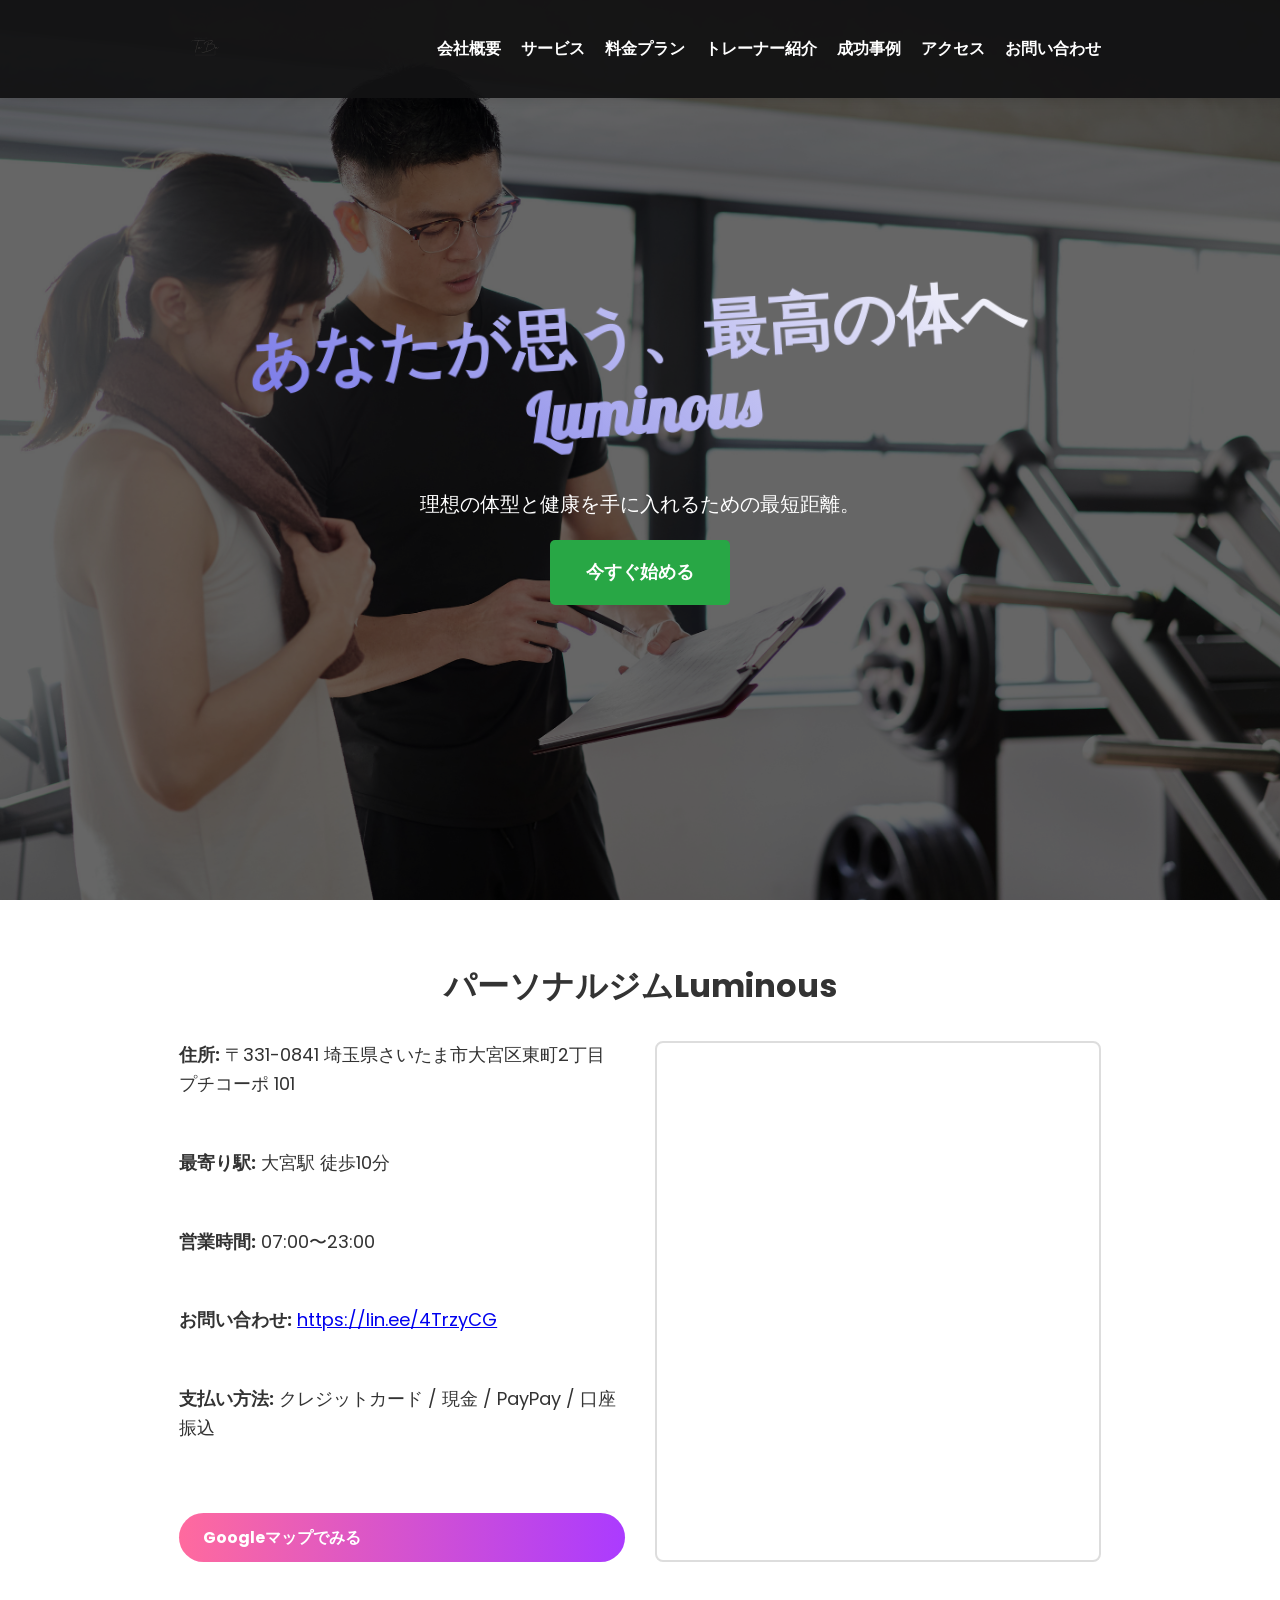
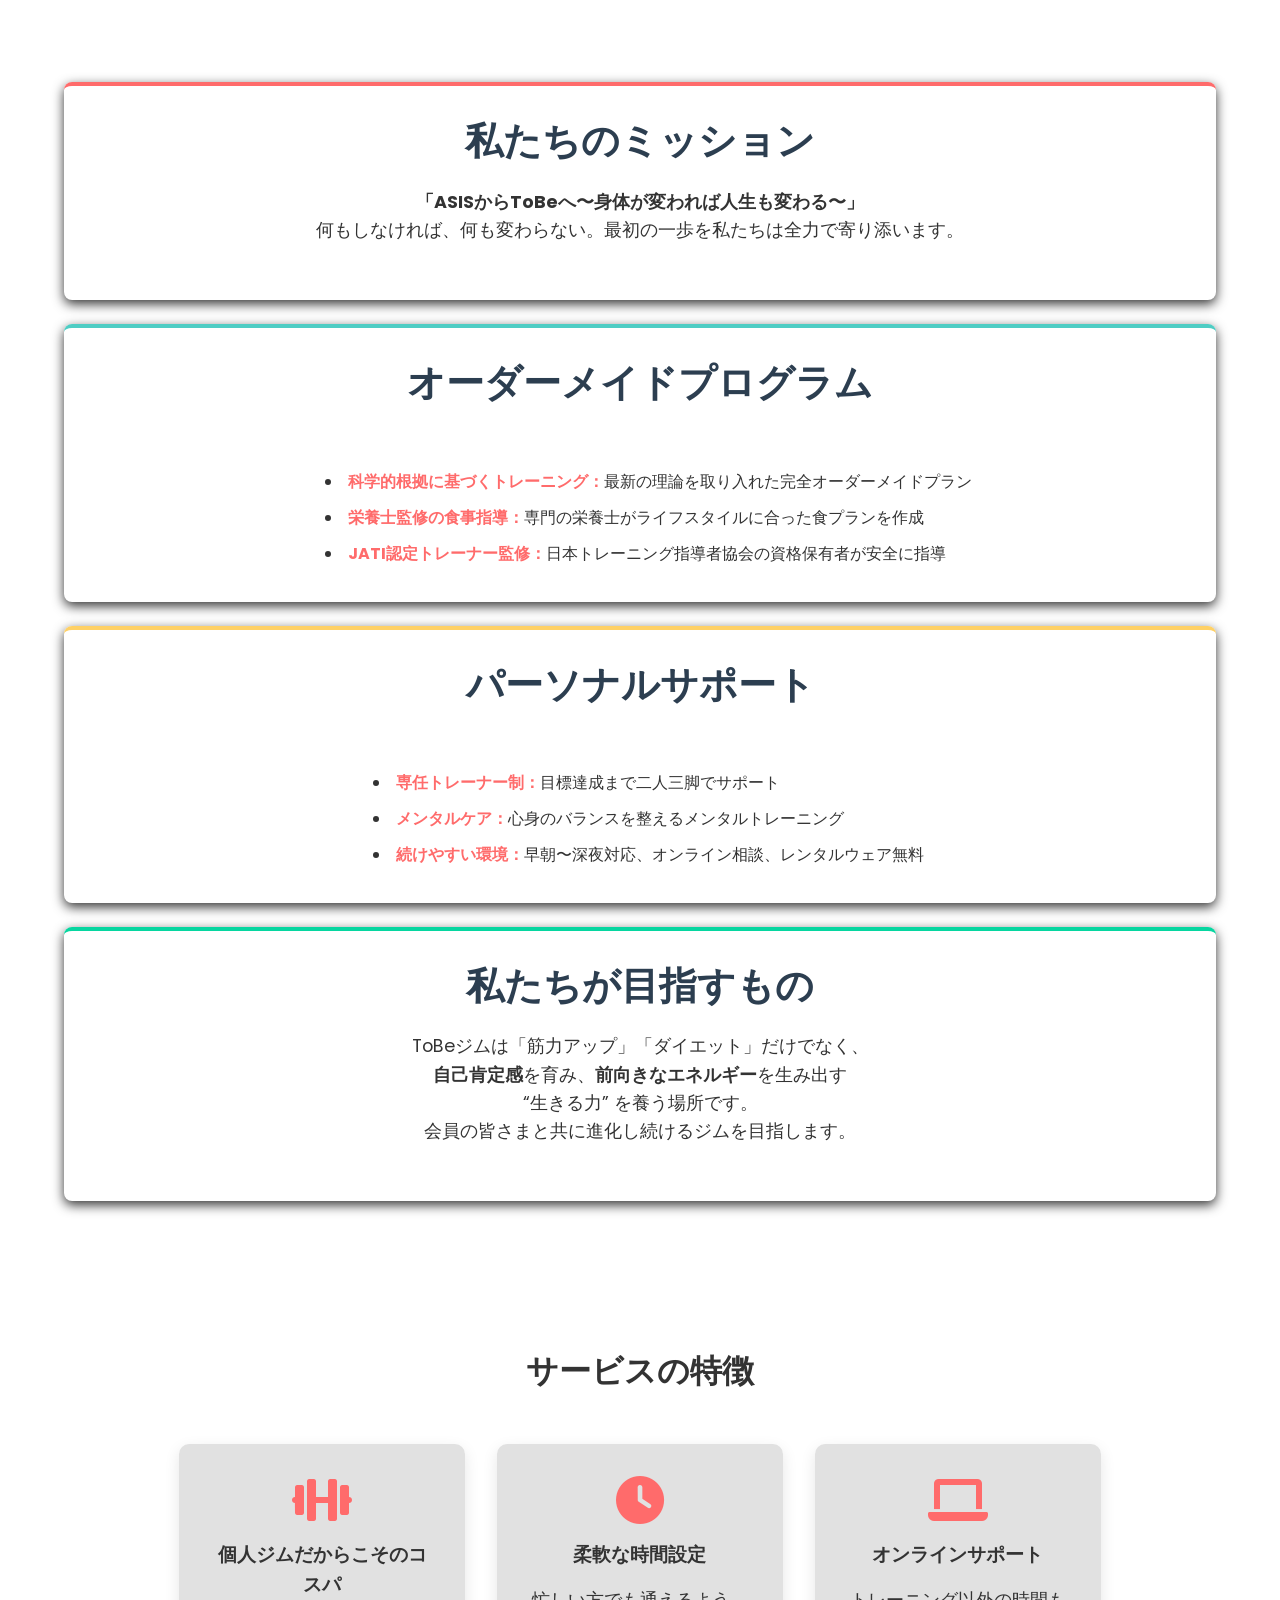
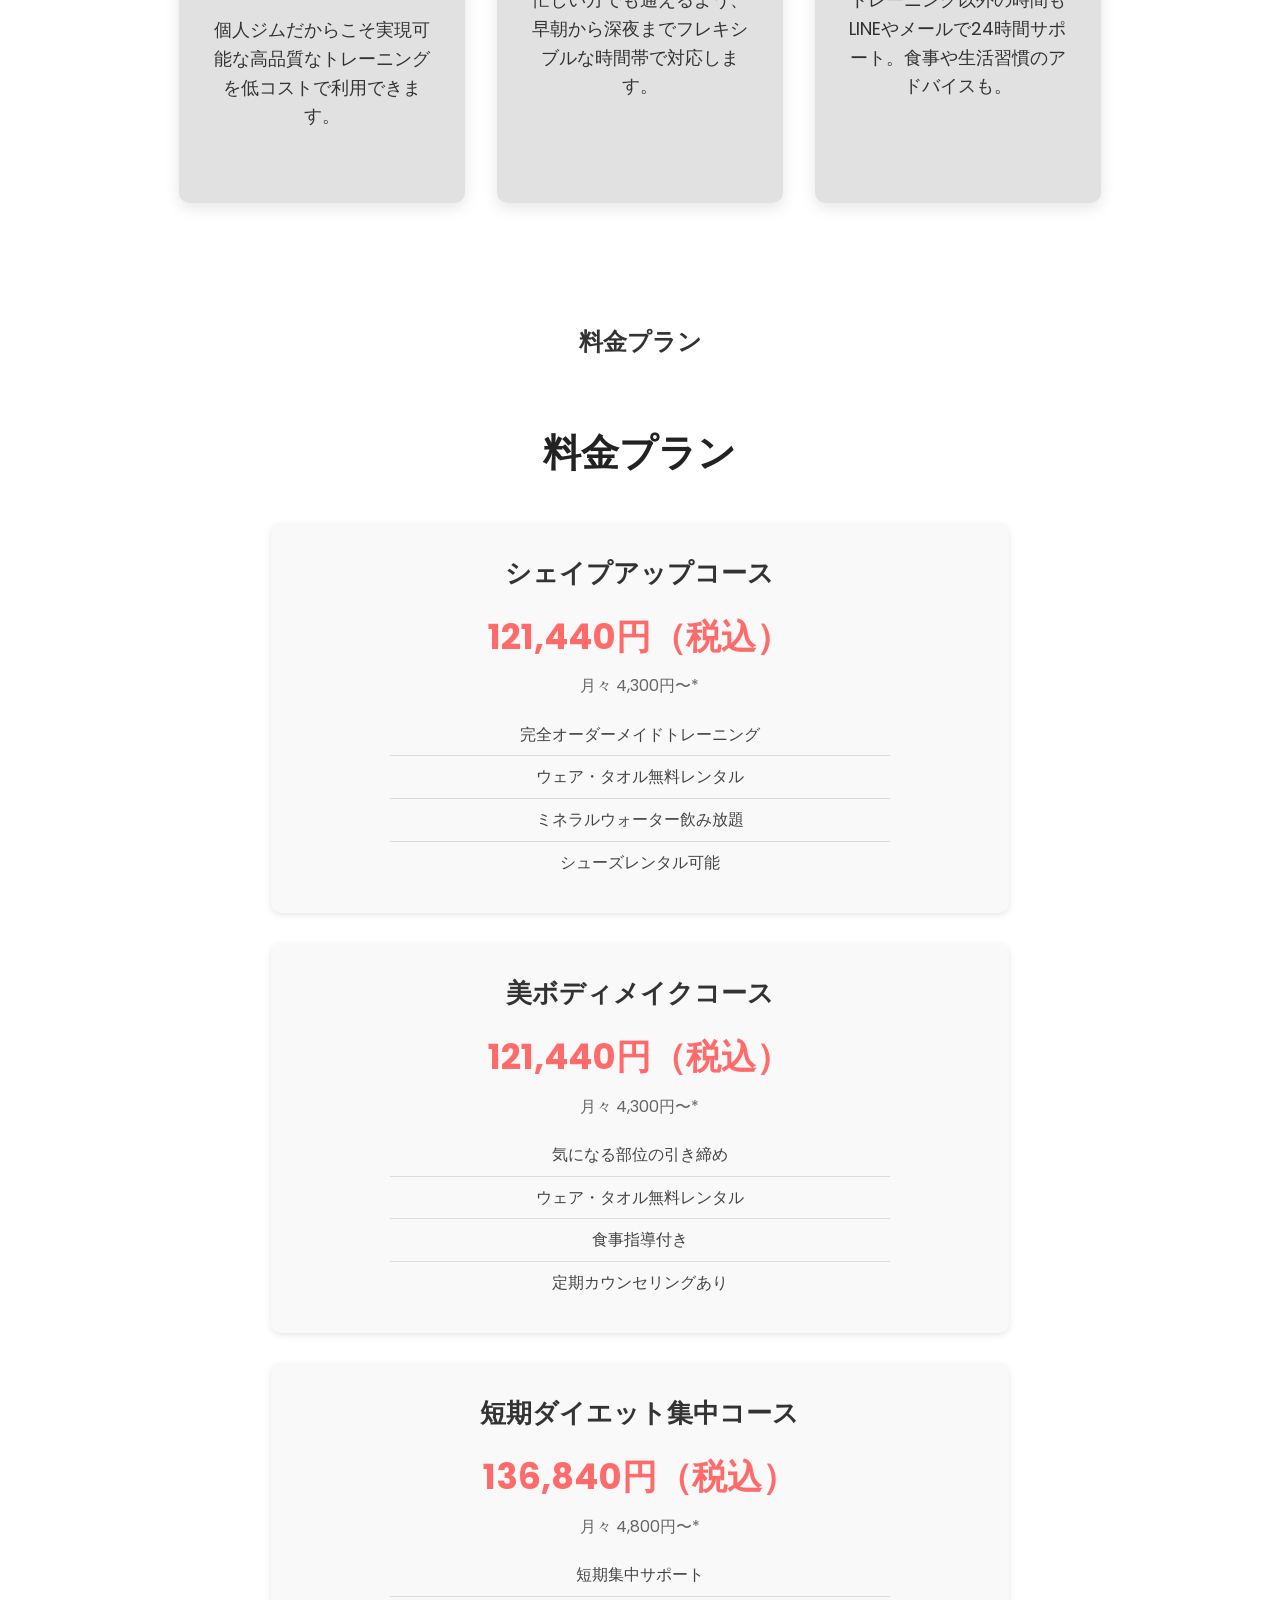
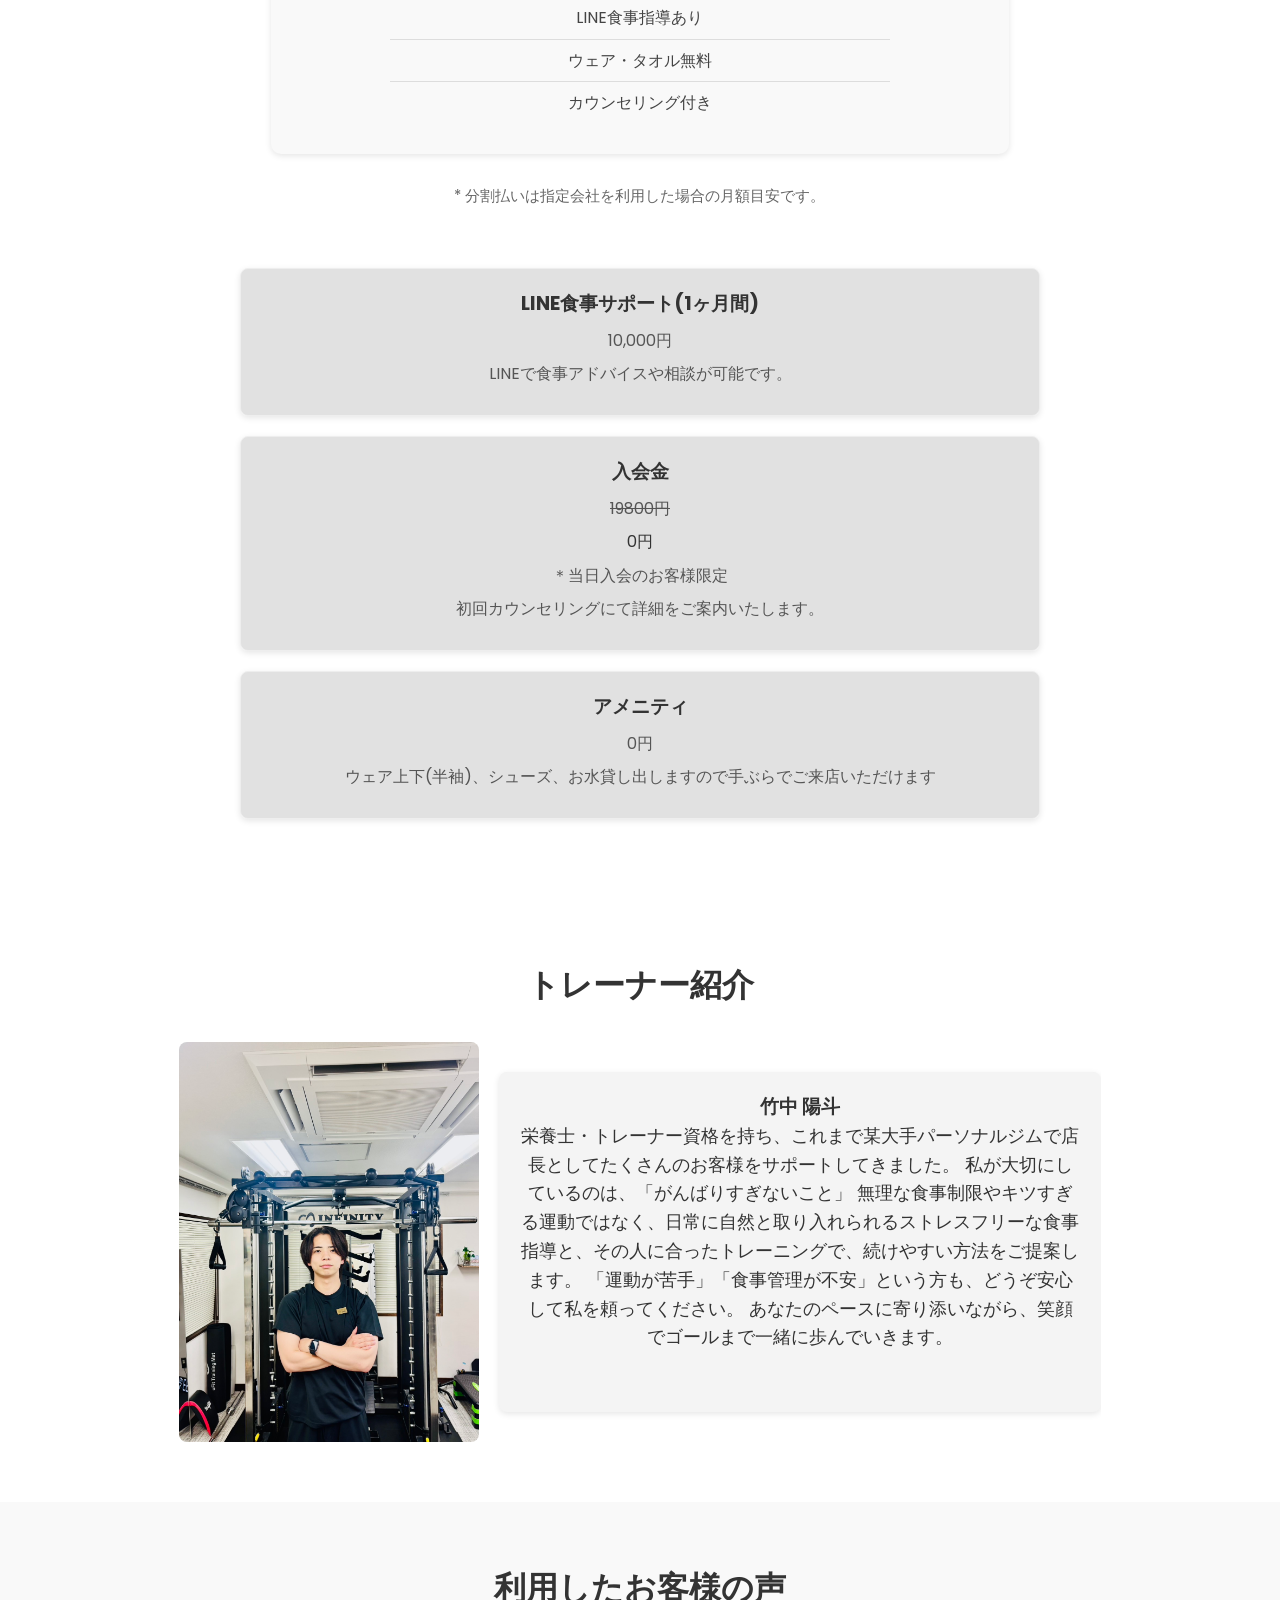
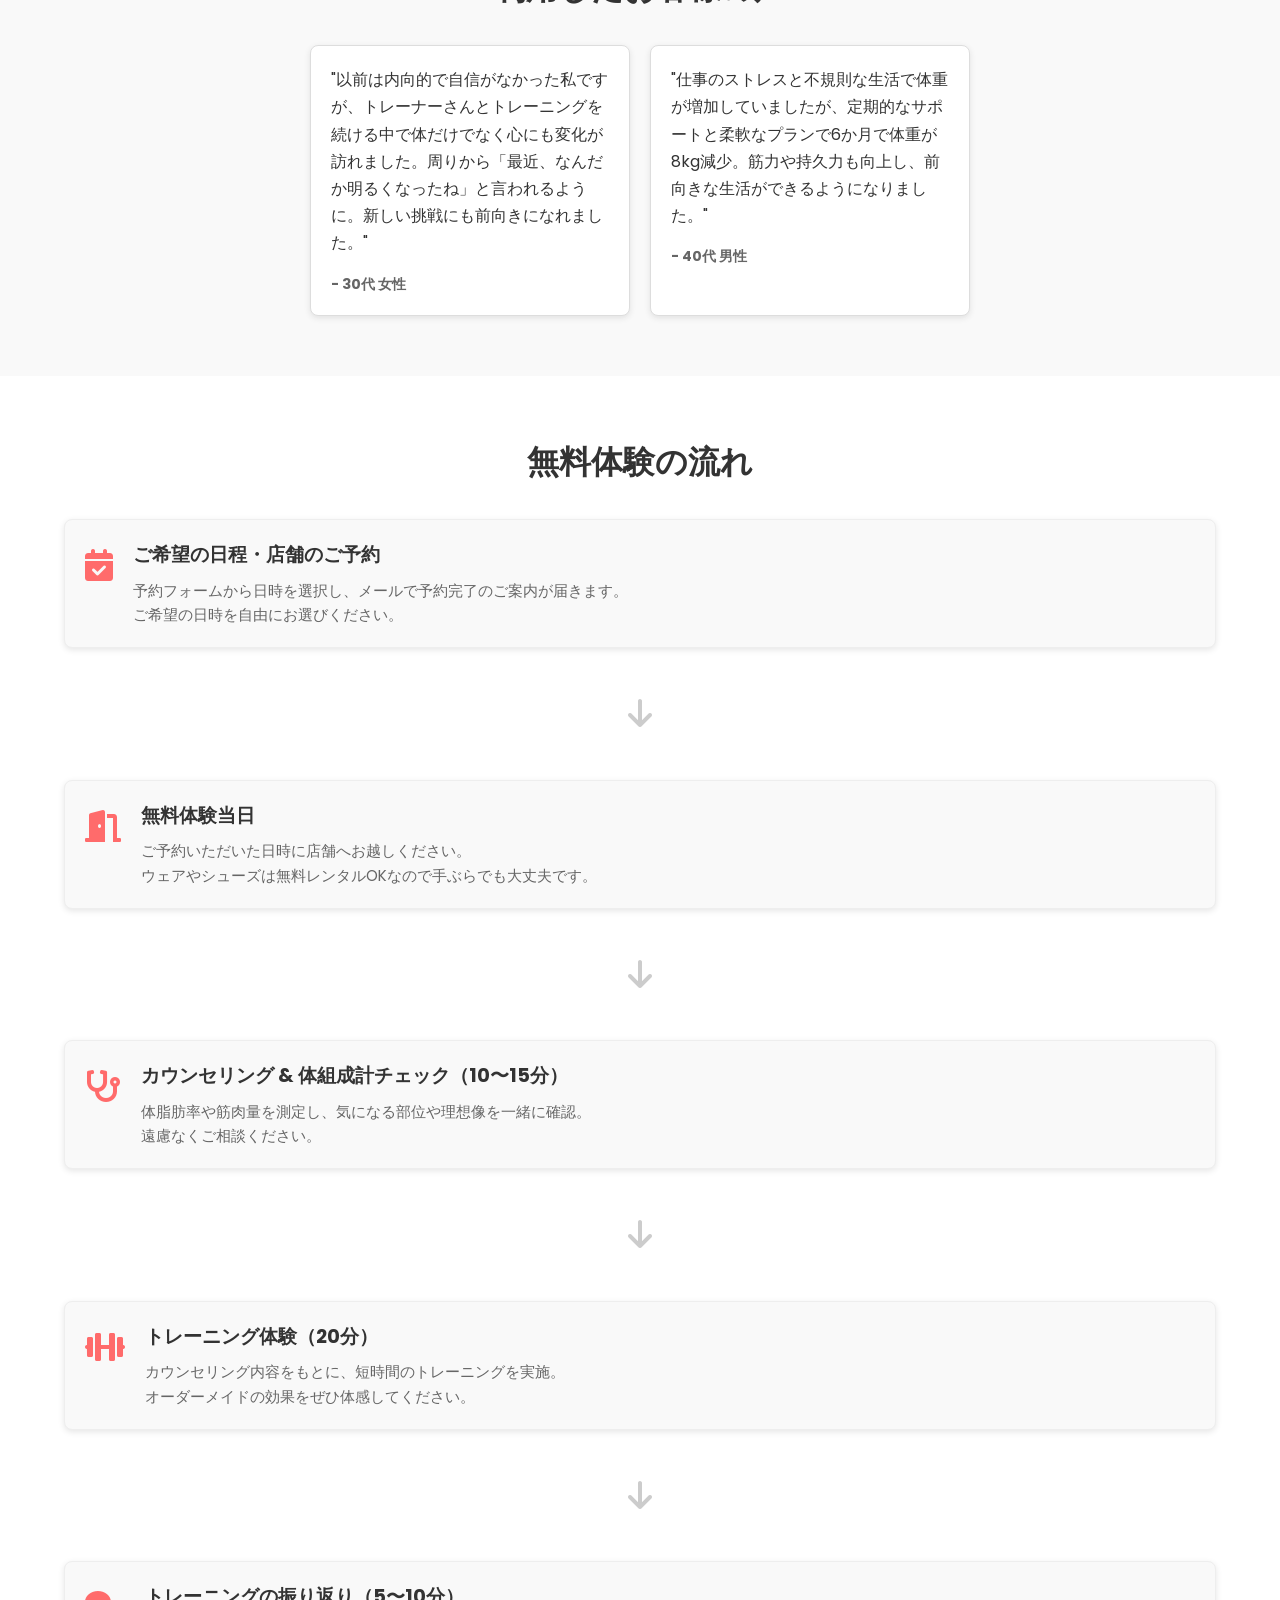
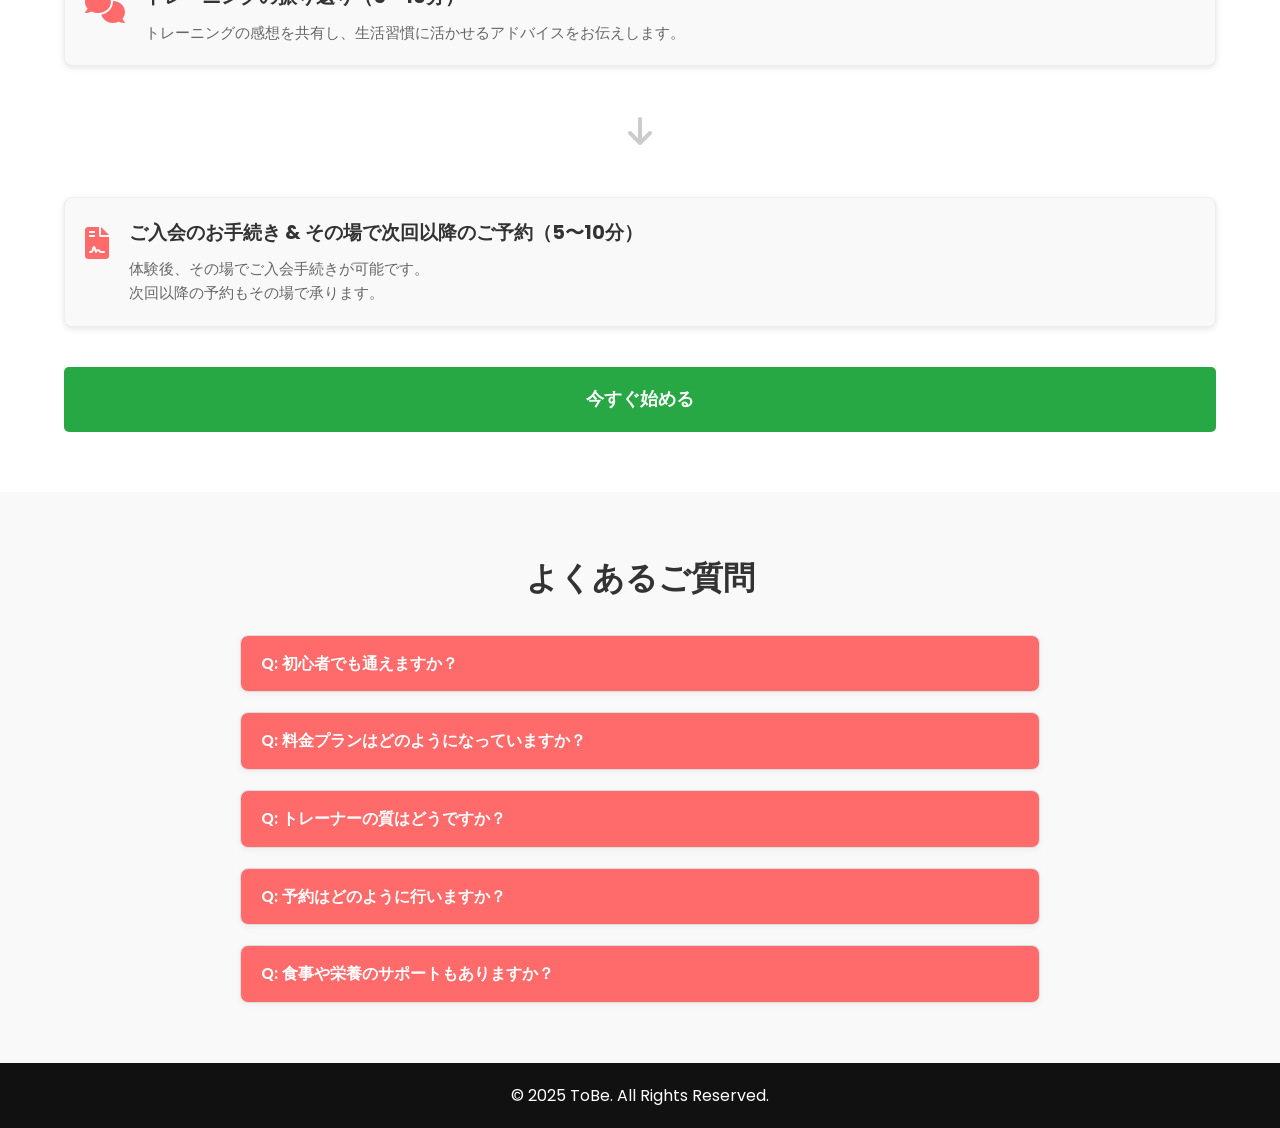
==== index.html @ 297ba56e "CSSとHTMLの更新" ====
<!DOCTYPE html>
<html lang="ja">
<head>
  <meta charset="UTF-8" />
  <meta name="viewport" content="width=device-width, initial-scale=1.0" />
  <meta name="description" content="埼玉・大宮のパーソナルジム。JATI認定トレーナー監修のオーダーメイドプログラムと栄養士監修の食事指導で、あなたの理想の体を最短距離で実現します。">
  <meta name="keywords" content="Luminous,ルミナス、パーソナルジム,大宮,パーソナルトレーニング,JATI,栄養士,ダイエット,筋力アップ,大宮パーソナルジム,パーソナルジムルミナス、パーソナルジムLuminous">
  <meta name="google-site-verification" content="mAruXYX72T_4sQsR0c7cQkvYTONWRllxUtvL-5qpZTM" />
  <link rel="canonical" href="https://yodo1219.github.io/ToBe/">
  <title>パーソナルジムLuminous.大宮の完全オーダーメイドトレーニング</title>
  <!-- Google Fonts & Font Awesome -->
<link rel="preconnect" href="https://fonts.googleapis.com">
<link rel="preconnect" href="https://fonts.gstatic.com" crossorigin>
<link href="https://fonts.googleapis.com/css2?family=Lobster&display=swap" rel="stylesheet">
  <link href="https://fonts.googleapis.com/css2?family=Poppins:wght@300;400;600;700&display=swap" rel="stylesheet">
  <link href="https://cdnjs.cloudflare.com/ajax/libs/font-awesome/6.0.0-beta3/css/all.min.css" rel="stylesheet">
  <link rel="stylesheet" href="css/styles.css" />
  <script src="Java/script.js" defer></script>
  <script type="application/ld+json">
    {
      "@context": "https://schema.org",
      "@type": "HealthAndBeautyBusiness",
      "name": "パーソナルジムLuminous",
      "image": "https://yodo1219.github.io/ToBe/img/tobe.svg",
      "@id": "https://yodo1219.github.io/ToBe/",
      "url": "https://yodo1219.github.io/ToBe/",
      "telephone": "080-9006-5446",
      "address": {
        "@type": "PostalAddress",
        "streetAddress": "埼玉県さいたま市大宮区東町2丁目 プチコーポ 101",
        "addressLocality": "さいたま市大宮区",
        "addressRegion": "埼玉県",
        "postalCode": "331-0841",
        "addressCountry": "JP"
      },
      "geo": {
        "@type": "GeoCoordinates",
        "latitude": 35.90993307909286,
        "longitude": 139.63185376795187
      },
      "openingHoursSpecification": {
        "@type": "OpeningHoursSpecification",
        "dayOfWeek": [
          "Monday","Tuesday","Wednesday","Thursday","Friday","Saturday","Sunday"
        ],
        "opens": "07:00",
        "closes": "23:00"
      }
    }
    </script>
</head>
<body>
  <!-- ヘッダー -->
  <header class="site-header">
    <div class="container">
      <div class="logo">
        <img src="./img/tobe.svg" alt="ToBe Logo" />
      </div>
      <nav>
        <ul class="nav-links">
          <li><a href="#about">会社概要</a></li>
          <li><a href="#services">サービス</a></li>
          <li><a href="#pricing">料金プラン</a></li>
          <li><a href="#trainers">トレーナー紹介</a></li>
          <li><a href="#testimonials">成功事例</a></li>
          <li><a href="#access">アクセス</a></li>
          <li><a href="https://forms.gle/cVFR1vsf8Z5L9fG29" target="_blank">お問い合わせ</a></li>
        </ul>
      </nav>
      <!-- ハンバーガーメニューのアイコン -->
    <div class="hamburger">
      <span class="bar"></span>
      <span class="bar"></span>
      <span class="bar"></span>
    </div>
    </div>
  </header>

  <!-- ヒーローセクション -->
<section class="hero">
  <div class="hero-overlay"></div>
  <div class="hero-content container">
    <h1 class="hero-heading">
      <span class="hero-heading-text">
      あなたが思う、最高の体へ<br />
      <span class="highlight">Luminous</span>
    </span>
    </h1>
    <p>理想の体型と健康を手に入れるための最短距離。</p>
    <a href="https://forms.gle/cVFR1vsf8Z5L9fG29" class="cta-button" target="_blank">今すぐ始める</a>
  </div>
</section>

<!-- アクセスセクション -->
<section id="access" class="content-section access">
  <div class="container">
    <h2 class="section-title">パーソナルジムLuminous</h2>
    <div class="access-grid">
      <div class="access-info">
        <p><strong>住所:</strong> 〒331-0841 埼玉県さいたま市大宮区東町2丁目 プチコーポ 101</p>
        <p><strong>最寄り駅:</strong> 大宮駅 徒歩10分</p>
        <p><strong>営業時間:</strong> 07:00〜23:00</p>
        <p><strong>お問い合わせ:</strong>
          <a href="https://lin.ee/4TrzyCG" target="_blank" rel="noopener noreferrer">https://lin.ee/4TrzyCG</a>
        </p>        
        <p><strong>支払い方法:</strong> クレジットカード / 現金 / PayPay / 口座振込</p>
        <a href="https://maps.app.goo.gl/wHsGw2URXanpfTcu6" class="map-button" target="_blank" rel="noopener noreferrer">Googleマップでみる</a>
      </div>
      <div class="map-container">
        <iframe src="https://www.google.com/maps/embed?pb=!1m18!1m12!1m3!1d2173.241552381332!2d139.63185376795187!3d35.90993307909286!2m3!1f0!2f0!3f0!3m2!1i1024!2i768!4f13.1!3m3!1m2!1s0x6018c13e8a814dd1%3A0x7a86ed90d41622a0!2z44CSMzMwLTA4NDEg5Z-8546J55yM44GV44GE44Gf44G-5biC5aSn5a6u5Yy65p2x55S677yS5LiB55uu77yS77yV77yT4oiS77yT!5e0!3m2!1sja!2sjp!4v1739182619708!5m2!1sja!2sjp" width="100%" height="100%" style="border: 0" allowfullscreen="" loading="lazy" referrerpolicy="no-referrer-when-downgrade"></iframe>
      </div>
    </div>
  </div>
</section>

  <!-- Aboutセクション -->
 <section id="about" class="content-section">
   <div class="container">
     <!-- ミッションブロック -->
     <div class="about-block mission-block">
       <h2 class="section-title">私たちのミッション</h2>
       <p><strong>「ASISからToBeへ〜身体が変われば人生も変わる〜」</strong><br>
        何もしなければ、何も変わらない。最初の一歩を私たちは全力で寄り添います。</p>
     </div>

     <!-- プログラムブロック -->
     <div class="about-block program-block">
       <h2 class="section-title">オーダーメイドプログラム</h2>
       <ul class="feature-list">
         <li><strong>科学的根拠に基づくトレーニング：</strong>最新の理論を取り入れた完全オーダーメイドプラン</li>
         <li><strong>栄養士監修の食事指導：</strong>専門の栄養士がライフスタイルに合った食プランを作成</li>
         <li><strong>JATI認定トレーナー監修：</strong>日本トレーニング指導者協会の資格保有者が安全に指導</li>
       </ul>
     </div>

     <!-- サポートブロック -->
     <div class="about-block support-block">
       <h2 class="section-title">パーソナルサポート</h2>
       <ul class="feature-list">
         <li><strong>専任トレーナー制：</strong>目標達成まで二人三脚でサポート</li>
         <li><strong>メンタルケア：</strong>心身のバランスを整えるメンタルトレーニング</li>
         <li><strong>続けやすい環境：</strong>早朝〜深夜対応、オンライン相談、レンタルウェア無料</li>
       </ul>
     </div>

     <!-- ビジョンブロック -->
     <div class="about-block vision-block">
       <h2 class="section-title">私たちが目指すもの</h2>
       <p>
         ToBeジムは「筋力アップ」「ダイエット」だけでなく、<br>
         <strong>自己肯定感</strong>を育み、<strong>前向きなエネルギー</strong>を生み出す<br>
         “生きる力” を養う場所です。<br>
         会員の皆さまと共に進化し続けるジムを目指します。
       </p>
     </div>
   </div>
 </section>

  <section id="features" class="content-section">
    <div class="container">
        <h2 class="section-title">サービスの特徴</h2>
        <div class="features">
            <div class="feature">
                <i class="fas fa-dumbbell"></i>
                <h3>個人ジムだからこそのコスパ</h3>
                <p>個人ジムだからこそ実現可能な高品質なトレーニングを低コストで利用できます。</p>
            </div>
            <div class="feature">
                <i class="fas fa-clock"></i>
                <h3>柔軟な時間設定</h3>
                <p>忙しい方でも通えるよう、早朝から深夜までフレキシブルな時間帯で対応します。</p>
            </div>
            <div class="feature">
                <i class="fas fa-laptop"></i>
                <h3>オンラインサポート</h3>
                <p>トレーニング以外の時間もLINEやメールで24時間サポート。食事や生活習慣のアドバイスも。</p>
            </div>
        </div>
    </div>
</section>

<section id="pricing" class="pricing-section">
  <div class="pricing-container">
    <h2 class="pricing-title">料金プラン</h2>
    <!-- 必要に応じてサブタイトルなどを追加 -->
    <!-- <p class="pricing-subtitle">お好きなプランをお選びいただけます</p> -->
    
    <section id="pricing" class="pricing-section">
      <div class="container">
        <h2 class="section-title">料金プラン</h2>
    
        <div class="pricing-cards">
    
          <!-- プラン1 -->
          <div class="pricing-card">
            <h3 class="plan-title">シェイプアップコース</h3>
            <p class="plan-price">121,440円（税込）</p>
            <p class="plan-sub">月々 4,300円〜*</p>
            <ul class="plan-features">
              <li>完全オーダーメイドトレーニング</li>
              <li>ウェア・タオル無料レンタル</li>
              <li>ミネラルウォーター飲み放題</li>
              <li>シューズレンタル可能</li>
            </ul>
          </div>
    
          <!-- プラン2 -->
          <div class="pricing-card">
            <h3 class="plan-title">美ボディメイクコース</h3>
            <p class="plan-price">121,440円（税込）</p>
            <p class="plan-sub">月々 4,300円〜*</p>
            <ul class="plan-features">
              <li>気になる部位の引き締め</li>
              <li>ウェア・タオル無料レンタル</li>
              <li>食事指導付き</li>
              <li>定期カウンセリングあり</li>
            </ul>
          </div>
    
          <!-- プラン3 -->
          <div class="pricing-card">
            <h3 class="plan-title">短期ダイエット集中コース</h3>
            <p class="plan-price">136,840円（税込）</p>
            <p class="plan-sub">月々 4,800円〜*</p>
            <ul class="plan-features">
              <li>短期集中サポート</li>
              <li>LINE食事指導あり</li>
              <li>ウェア・タオル無料</li>
              <li>カウンセリング付き</li>
            </ul>
          </div>
    
        </div>
    
        <p class="pricing-note">* 分割払いは指定会社を利用した場合の月額目安です。</p>
      </div>
    </section>
    
    
    <!-- 中段：LINE食事サポート -->
    <div class="middle-row wide-box">
      <h4>LINE食事サポート(1ヶ月間)</h4>
      <p>10,000円</p>
      <p>LINEで食事アドバイスや相談が可能です。</p>
    </div>

    <!-- 下段：入会金 -->
    <div class="bottom-row wide-box">
      <h4>入会金</h4>
      <p><p><del>19800円</del></p>0円</p>
      <p>＊当日入会のお客様限定</p>
      <p>初回カウンセリングにて詳細をご案内いたします。</p>
    </div>

    <div class="bottom-row wide-box">
      <h4>アメニティ</h4>
      <p>0円</p>
      <p>ウェア上下(半袖)、シューズ、お水貸し出しますので手ぶらでご来店いただけます</p>
    </div>

  </div>
</section>

  <!-- トレーナー紹介セクション -->
<section id="trainers" class="content-section">
  <div class="container">
    <h2 class="section-title">トレーナー紹介</h2>
    <div class="trainer-slider">
      <div class="trainer-card active" data-index="0">
        <div class="trainer-image">
          <img src="img/竹.JPG" alt="トレーナー1">
        </div>
        <div class="trainer-info">
          <h3>竹中 陽斗</h3>
          <p>栄養士・トレーナー資格を持ち、これまで某大手パーソナルジムで店長としてたくさんのお客様をサポートしてきました。
            私が大切にしているのは、「がんばりすぎないこと」
            無理な食事制限やキツすぎる運動ではなく、日常に自然と取り入れられるストレスフリーな食事指導と、その人に合ったトレーニングで、続けやすい方法をご提案します。
            「運動が苦手」「食事管理が不安」という方も、どうぞ安心して私を頼ってください。
            あなたのペースに寄り添いながら、笑顔でゴールまで一緒に歩んでいきます。</p>
        </div>
      </div>
      <!-- 必要に応じて追加 -->
    </div>
  </div>
</section>

  <!-- 成功事例（お客様の声）セクション -->
  <section id="testimonials" class="content-section">
    <div class="container">
      <h2 class="section-title">利用したお客様の声</h2>
      <div class="testimonials-grid">
        <div class="testimonial-card">
          
          <div class="testimonial-text">
            <p>"以前は内向的で自信がなかった私ですが、トレーナーさんとトレーニングを続ける中で体だけでなく心にも変化が訪れました。周りから「最近、なんだか明るくなったね」と言われるように。新しい挑戦にも前向きになれました。"</p>
            <h4>- 30代 女性</h4>
          </div>
        </div>
        <div class="testimonial-card">
         
          <div class="testimonial-text">
            <p>"仕事のストレスと不規則な生活で体重が増加していましたが、定期的なサポートと柔軟なプランで6か月で体重が8kg減少。筋力や持久力も向上し、前向きな生活ができるようになりました。"</p>
            <h4>- 40代 男性</h4>
          </div>
        </div>
      </div>
    </div>
  </section>

  <section id="trial-flow" class="flow-section">
    <div class="container">
      <h2 class="section-title">無料体験の流れ</h2>
      <div class="flow-steps">
        <!-- STEP 1 -->
        <div class="flow-step">
          <!-- 左側：アイコン + テキスト -->
          <div class="step-left">
            <div class="step-icon">
              <i class="fas fa-calendar-check"></i>
            </div>
            <div class="step-content">
              <h3>ご希望の日程・店舗のご予約</h3>
              <p>
                予約フォームから日時を選択し、メールで予約完了のご案内が届きます。<br>
                ご希望の日時を自由にお選びください。
              </p>
            </div>
          </div>
        </div>
  
        <!-- 矢印 -->
        <div class="flow-arrow">
          <i class="fas fa-arrow-down"></i>
        </div>
  
        <!-- STEP 2 -->
        <div class="flow-step">
          <div class="step-left">
            <div class="step-icon">
              <i class="fas fa-door-open"></i>
            </div>
            <div class="step-content">
              <h3>無料体験当日</h3>
              <p>
                ご予約いただいた日時に店舗へお越しください。<br>
                ウェアやシューズは無料レンタルOKなので手ぶらでも大丈夫です。
              </p>
            </div>
          </div>
        </div>
  
        <!-- 矢印 -->
        <div class="flow-arrow">
          <i class="fas fa-arrow-down"></i>
        </div>
  
        <!-- STEP 3 -->
        <div class="flow-step">
          <div class="step-left">
            <div class="step-icon">
              <i class="fas fa-stethoscope"></i>
            </div>
            <div class="step-content">
              <h3>カウンセリング &amp; 体組成計チェック（10〜15分）</h3>
              <p>
                体脂肪率や筋肉量を測定し、気になる部位や理想像を一緒に確認。<br>
                遠慮なくご相談ください。
              </p>
            </div>
          </div>
        </div>
  
        <!-- 矢印 -->
        <div class="flow-arrow">
          <i class="fas fa-arrow-down"></i>
        </div>
  
        <!-- STEP 4 -->
        <div class="flow-step">
          <div class="step-left">
            <div class="step-icon">
              <i class="fas fa-dumbbell"></i>
            </div>
            <div class="step-content">
              <h3>トレーニング体験（20分）</h3>
              <p>
                カウンセリング内容をもとに、短時間のトレーニングを実施。<br>
                オーダーメイドの効果をぜひ体感してください。
              </p>
            </div>
          </div>
        </div>
  
        <!-- 矢印 -->
        <div class="flow-arrow">
          <i class="fas fa-arrow-down"></i>
        </div>
  
        <!-- STEP 5 -->
        <div class="flow-step">
          <div class="step-left">
            <div class="step-icon">
              <i class="fas fa-comments"></i>
            </div>
            <div class="step-content">
              <h3>トレーニングの振り返り（5〜10分）</h3>
              <p>
                トレーニングの感想を共有し、生活習慣に活かせるアドバイスをお伝えします。<br>
               
              </p>
            </div>
          </div>
        </div>
  
        <!-- 矢印 -->
        <div class="flow-arrow">
          <i class="fas fa-arrow-down"></i>
        </div>
  
        <!-- STEP 6 -->
        <div class="flow-step">
          <div class="step-left">
            <div class="step-icon">
              <i class="fas fa-file-contract"></i>
            </div>
            <div class="step-content">
              <h3>ご入会のお手続き &amp; その場で次回以降のご予約（5〜10分）</h3>
              <p>
                体験後、その場でご入会手続きが可能です。<br>
                次回以降の予約もその場で承ります。
              </p>
            </div>
          </div>
        </div>
        <a href="https://forms.gle/cVFR1vsf8Z5L9fG29" class="cta-button" target="_blank">今すぐ始める</a>
      </div>
    </div>
  </section>

  <section id="faq" class="content-section">
    <div class="container">
      <h2 class="section-title">よくあるご質問</h2>
      <div class="faq-list">
        <!-- FAQ 1 -->
        <div class="faq-item">
          <div class="faq-question">Q: 初心者でも通えますか？</div>
          <div class="faq-answer">
            <p>A: もちろんです。ToBeジムでは、初心者の方にも安心して始められるよう、丁寧なカウンセリングと個別に合わせたプログラムをご提供しております。トレーナーが一人ひとりのレベルに合わせた指導を行うため、初めての方でも無理なく続けられます。</p>
          </div>
        </div>
        
        <!-- FAQ 2 -->
        <div class="faq-item">
          <div class="faq-question">Q: 料金プランはどのようになっていますか？</div>
          <div class="faq-answer">
            <p>A: 当ジムでは、月4プラン、月8プラン、都度利用チケットの3種類をご用意しております。プランにより、回数単価が異なりますので、ご自身のライフスタイルや目標に合わせてお選びいただけます。詳細は料金セクションをご覧ください。</p>
          </div>
        </div>
        
        <!-- FAQ 3 -->
        <div class="faq-item">
          <div class="faq-question">Q: トレーナーの質はどうですか？</div>
          <div class="faq-answer">
            <p>A: 当ジムのトレーナーは、豊富な経験と各種資格を持つプロフェッショナルです。個々のお客様に合わせたオーダーメイドのトレーニングプランを作成し、常に最新のトレーニング理論を取り入れた指導を行っています。安心してお任せください。</p>
          </div>
        </div>
        
        <!-- FAQ 4 -->
        <div class="faq-item">
          <div class="faq-question">Q: 予約はどのように行いますか？</div>
          <div class="faq-answer">
            <p>A: 予約はWEBフォームまたは専用アプリから簡単に行えます。ご希望の日時と店舗を選択いただくと、予約完了のご連絡が届きます。スマホからも快適に操作できるよう、システムを最適化しています。</p>
          </div>
        </div>
        
        <!-- FAQ 5 -->
        <div class="faq-item">
          <div class="faq-question">Q: 食事や栄養のサポートもありますか？</div>
          <div class="faq-answer">
            <p>A: はい。当ジムでは、LINEを利用した食事サポートや栄養カウンセリングも行っています。お客様の健康状態や目標に合わせたアドバイスを提供し、トレーニングの効果を最大限に引き出すお手伝いをします。</p>
          </div>
        </div>
      </div>
    </div>
  </section>

  <!-- フッター -->
  <footer class="site-footer">
    <p>&copy; 2025 ToBe. All Rights Reserved.</p>
  </footer>
  <!-- トップに戻るボタン -->
<a href="#" id="back-to-top" class="back-to-top">
  <i class="fas fa-chevron-up"></i>
</a>
</body>
</html>
---- css/styles.css ----
/* ── 全体設定 ── */
:root {
  --primary-color: #FF6B6B;
  --secondary-color: #4ECDC4;
  --dark-color: #2C3E50;
  --light-color: #ECF0F1;
  --text-color: #333;
}

* {
  margin: 0;
  padding: 0;
  box-sizing: border-box;
}

body {
  font-family: 'Poppins', sans-serif;
  line-height: 1.6;
  color: var(--text-color);
  overflow-x: hidden;
  position: relative;
}

/* ページ全体の固定背景画像 */
body::before {
  content: "";
  position: fixed;
  top: 0;
  left: 0;
  width: 100%;
  height: 100%;
  background: url("../img/背景.JPG") no-repeat center center;
  background-size: cover;
  z-index: -1;
}

.container {
  width: 90%;
  max-width: 1200px;
  margin: 0 auto;
}

/* ── ヘッダー ── */
.site-header {
  background-color: rgba(18, 18, 19, 0.95);
  position: fixed;
  width: 100%;
  z-index: 1000;
  box-shadow: 0 2px 10px rgba(0,0,0,0.1);
  padding: 20px 10%;
}

.site-header .logo img {
  height: 50px;
  width: auto;
}

.nav-links {
  list-style: none;
  display: flex;
  gap: 20px;
}

.nav-links a {
  text-decoration: none;
  color: white;
  font-size: 16px;
  font-weight: 600;
  transition: color 0.3s;
}

.nav-links a:hover {
  color: var(--primary-color);
}

/* PC時のナビ */
.nav-links {
  list-style: none;
  display: flex;
  gap: 20px;
  margin: 0;
  padding: 0;
}

/* ヘッダーのコンテナ設定 */
.site-header .container {
  display: flex;
  justify-content: space-between;
  align-items: center;
}

/* ハンバーガーメニュー（初期は非表示） */
.hamburger {
  display: none;
  cursor: pointer;
  flex-direction: column;
  gap: 5px;
}

/* ハンバーガーのバー */
.hamburger .bar {
  width: 25px;
  height: 3px;
  background-color: white;
  border-radius: 3px;
}

/* 768px以下（スマホ）用 */
@media (max-width: 768px) {
  .nav-links {
    display: none;
    flex-direction: column;
    width: 100%;
    background-color: rgba(18, 18, 19, 0.95);
    position: absolute;
    top: 70px; /* ヘッダーの高さに合わせる */
    right: 0;  /* 右側から出す */
    padding: 1rem 0;
  }
  .nav-links.active {
    display: flex;
  }
  /* ハンバーガーメニューを右側に表示 */
  .hamburger {
    display: flex;
  }
}



/* ── ヒーローセクション ── */
.hero {
  height: 100vh;
  position: relative;
  display: flex;
  align-items: center;
  justify-content: center;
  text-align: center;
  color: white;
  background: url("../img/main%20contents.png") no-repeat center center;
  background-size: cover;
  
}

.hero-overlay {
  position: absolute;
  top: 0;
  left: 0;
  width: 100%;
  height: 100%;
  background: rgba(0,0,0,0.6);
  z-index: 0;
}

.hero-content {
  position: relative;
  z-index: 1;
  animation: fadeInUp 1s ease-in-out;
}

.hero h1 {
  font-size: 48px;
  line-height: 1.4;
  margin-bottom: 20px;
}

.hero .highlight {
  color: var(--primary-color);
  font-weight: bold;
}

.hero p {
  font-size: 20px;
  margin-bottom: 20px;
}

/* 親要素（アニメーション対象） */
.hero-heading {
  display: inline-block;
  opacity: 0;
  transform: translateY(50px) scale(0.8) rotate(-2deg);
  animation: heroZoomIn 2s ease forwards;
  animation-delay: 0.5s;
}

/* 子要素（常にグラデーションテキストのスタイルを維持） */
.hero-heading-text {
  font-family: 'Lobster', cursive;
  font-size: 4rem;
  line-height: 1.2;
  margin-bottom: 20px;
  background: linear-gradient(45deg, #6d6de6, #fffffff6);
  -webkit-background-clip: text;
  -webkit-text-fill-color: transparent;
  display: inline-block;
  transform: rotate(-2deg); /* 親の回転と合わせる */
}

/* キーフレームは親要素に適用 */
@keyframes heroZoomIn {
  0% {
    opacity: 0;
    transform: translateY(50px) scale(0.8) rotate(-2deg);
  }
  60% {
    opacity: 1;
    transform: translateY(-10px) scale(1.1) rotate(-2deg);
  }
  80% {
    transform: translateY(5px) scale(0.95) rotate(-2deg);
  }
  100% {
    opacity: 1;
    transform: translateY(0) scale(1) rotate(-2deg);
  }
}


.cta-button {
  padding: 12px 24px;
  background-color: var(--primary-color);
  color: white;
  text-decoration: none;
  font-size: 18px;
  font-weight: bold;
  border-radius: 5px;
  transition: background-color 0.3s, transform 0.3s;
}

.cta-button:hover {
  background-color: var(--secondary-color);
  transform: translateY(-3px);
  box-shadow: 0 10px 20px rgba(0,0,0,0.2);
}

/* ── コンテンツセクション共通 ── */
.content-section {
  padding: 60px 10%;
  text-align: center;
  background-color: rgba(249, 249, 249, 0.9);
}

.content-section:nth-of-type(even) {
  background-color: #fff; /* 普通の白 */
}

/* 偶数セクションは白背景に（必要ならコメントアウト） */
/* .content-section:nth-of-type(even) {
  background-color: #fff;
} */

.section-title {
  font-size: 36px;
  margin-bottom: 20px;
  animation: slideIn 1s ease;
}

.content-section p {
  font-size: 18px;
  margin-bottom: 40px;
}

/* ── Aboutセクション ── */
#about {
  text-align: center;
}

.cta-button {
  /* ボタンの基本デザイン */
  display: inline-block;
  padding: 1em 2em;
  background-color: #28a745;
  color: #fff;
  text-decoration: none;
  border-radius: 5px;
  font-weight: bold;
  position: relative;
  cursor: pointer;
  animation: bounce 2s infinite;
}

@keyframes bounce {
  0%, 20%, 50%, 80%, 100% {
    transform: translateY(0);
  }
  40% {
    transform: translateY(-10px);
  }
  60% {
    transform: translateY(-5px);
  }
}

/* 基本設定（PC・タブレット共通） */
#about img {
  display: block;
  max-width: 100%;
  height: auto;
  margin: 20px auto 0;
}

/* スマホ用の微調整 */
@media (max-width: 768px) {
  #about img {
    margin: 10px auto; /* 余白を少し狭める */
    /* 必要なら width: 100%; を指定してもOK */
  }
}

/* Aboutセクション全体 */
#about {
  padding: 60px 0;
  background-color: #ffffff;
}
  /* About セクション内テキストを中央揃え */
  .about-block {
    text-align: center;
  }
  /* リスト項目はブロック化して左揃え、親で中央配置 */
  .about-block .feature-list {
    display: inline-block;
    text-align: left;
    padding-left: 0;
    margin: 0 auto;
  }


/* セクションタイトル */
#about .section-title {
  font-size: 2.4rem;
  margin-bottom: 1rem;
  color: var(--dark-color);
  text-align: center;
}

/* ミッション文 */
#about p {
  font-size: 1.1rem;
  line-height: 1.6;
  max-width: 800px;
  margin: 0 auto 2rem;
  color: var(--text-color);
}

/* 各プログラム見出し */
#about h2.section-title + ul.feature-list,
#about h2.section-title + p + h2.section-title {
  margin-top: 2.5rem;
}

/* 特徴リスト */
.feature-list {
  list-style: disc inside;
  max-width: 700px;
  margin: 0 auto 2rem;
  padding: 0;
}

.feature-list li {
  margin-bottom: 0.75rem;
  font-size: 1rem;
  line-height: 1.5;
}

/* 強調部分 */
.feature-list li strong {
  color: var(--primary-color);
}

/* レスポンシブ調整 */
@media (max-width: 768px) {
  #about {
    padding: 40px 1rem;
  }
  #about .section-title {
    font-size: 1.8rem;
  }
  .feature-list li {
    font-size: 0.95rem;
  }
}
.about-block {
  background: #ea9b9b00;
  border-radius: 8px;
  padding: 24px;
  margin-bottom: 24px;
  box-shadow: 0 4px 12px rgba(0,0,0,0.8);
}
.mission-block { border-top: 4px solid var(--primary-color); }
.program-block { border-top: 4px solid var(--secondary-color); }
.support-block { border-top: 4px solid #FFD166; }
.vision-block  { border-top: 4px solid #06D6A0; }

.about-block .section-title {
  margin-bottom: 16px;
}
.about-block p,
.about-block .feature-list {
  margin-left: 16px;
}


#about img {
  display: block;
  max-width: 100%;
  height: auto;
  margin: 20px auto 0;
}


.features {
  display: grid;
  grid-template-columns: repeat(auto-fit, minmax(250px, 1fr));
  gap: 2rem;
  margin-top: 3rem;
}
.feature {
  background-color: #DDDD;
  padding: 2rem;
  border-radius: 10px;
  box-shadow: 0 5px 15px rgba(0,0,0,0.1);
  transition: transform 0.3s ease;
}
.feature:hover {
  transform: translateY(-10px);
}
.feature i {
  font-size: 3rem;
  color: var(--primary-color);
  margin-bottom: 1rem;
}
.feature h3 {
  margin-bottom: 1rem;
}

@media (max-width: 768px) {
  .feature {
    grid-template-columns: 1fr;
    gap: 20px;
  }
}

/* 料金セクション */
.pricing-section {
  background: #fff;
  padding: 60px 10%;
  text-align: center;
}

.pricing-section .section-title {
  font-size: 2.4rem;
  margin-bottom: 40px;
  color: #222;
  font-weight: bold;
}

/* 縦並びリスト */
.pricing-list {
  display: flex;
  flex-direction: column;
  gap: 30px; /* カード間の縦の余白 */
  align-items: center;
}

/* 料金カード */
.pricing-card {
  width: 100%;
  max-width: 800px; /* 横幅が広め */
  background: #f9f9f9;
  border-radius: 10px;
  padding: 30px 20px;
  box-shadow: 0 2px 6px rgba(0,0,0,0.1);
  text-align: center;
  transition: transform 0.3s ease;
  margin: 30px 0; 
}

.pricing-card:hover {
  transform: translateY(-5px);
  box-shadow: 0 6px 15px rgba(0,0,0,0.15);
}

/* プランタイトル */
.plan-title {
  font-size: 1.6rem;
  font-weight: bold;
  color: #333;
  margin-bottom: 15px;
}

/* 金額 */
.plan-price {
  font-size: 2.2rem;
  color: #FF6B6B;
  font-weight: bold;
  margin-bottom: 8px;
}

/* 月額目安 */
.plan-sub {
  font-size: 1rem;
  color: #666;
  margin-bottom: 15px;
}

/* 特徴リスト */
.plan-features {
  list-style: none;
  padding: 0;
  margin: 0 auto;
  max-width: 500px;
}

.plan-features li {
  border-bottom: 1px solid #ddd;
  padding: 8px 0;
  font-size: 1rem;
  color: #444;
}

.plan-features li:last-child {
  border-bottom: none;
}

/* 備考 */
.pricing-note {
  margin-top: 20px;
  font-size: 0.95rem;
  color: #666;
}


/* 中段・下段：大きなボックス（縦並び） */
.wide-box {
  background: #DDDD;
  border: 1px solid #eee;
  border-radius: 8px;
  padding: 20px;
  max-width: 800px; /* お好みで調整 */
  margin: 0 auto 20px; /* 下に余白 */
  box-shadow: 0 2px 6px rgba(0,0,0,0.1);
  text-align: center;
}

.wide-box h4 {
  font-size: 1.2rem;
  margin-bottom: 0.5rem;
  color: #333;
}
.wide-box p {
  margin-bottom: 0.5rem;
  color: #555;
}

/* レスポンシブ対応 */
@media (max-width: 768px) {
  .plan {
    width: 100%;
    margin-bottom: 20px;
  }
}
/* トレーナーセクションの基本 */
/* トレーナーカード：非activeは非表示 */
.trainer-card {
  display: none;
  flex-direction: row;
  gap: 20px;
  align-items: center;
}
.trainer-card.active {
  display: flex;
}

/* 画像エリア */
.trainer-image img {
  width: 200px;
  height: auto;
  border-radius: 8px;
}
/* スライダー全体のコンテナ */
.trainer-slider {
  position: relative;
  width: 100%;
  height: auto;
  overflow: hidden;
}

/* 各カードを横に並べる or 重ねる（今回1枚だけ表示するので重ねる想定） */
.trainer-card {
  position: absolute;
  top: 0;
  left: 0;
  width: 100%;
  display: flex; /* 左側: 画像, 右側: テキスト */
  gap: 20px;
  opacity: 0;   /* 初期は非表示 */
  transition: opacity 0.5s ease;
  /* カードの高さは中身に合わせるなら position: absolute のままだと
     親コンテナに高さがなくなるので、JSで高さを調整するか、
     あるいは固定高さにするなど工夫が必要 */
}

/* アクティブなカードのみ表示 */
.trainer-card.active {
  opacity: 1;
  position: relative; /* activeなものだけ relative にして高さを持たせる */
}

/* 画像とテキストのレイアウト */
.trainer-image {
  flex: 0 0 300px; /* 画像枠の幅 */
  display: flex;
  justify-content: center;
  align-items: center;
}
.trainer-image img {
  width: 100%;
  height: auto;
  object-fit: cover;
  border-radius: 8px;
}

.trainer-info {
  flex: 1;
  background: #f4f4f4;
  border-radius: 8px;
  padding: 20px;
  box-shadow: 0 2px 6px rgba(0,0,0,0.1);
  display: flex;
  flex-direction: column;
  justify-content: center;
}

/* ページネーション */
.trainer-nav {
  margin-top: 20px;
  display: flex;
  justify-content: center;
  align-items: center;
  gap: 20px;
}
#trainer-count {
  font-size: 16px;
  font-weight: bold;
}
.nav-btn {
  padding: 8px 16px;
  font-size: 16px;
  border: none;
  background: #ddd;
  border-radius: 4px;
  cursor: pointer;
  transition: background 0.3s;
}
.nav-btn:hover {
  background: #ccc;
}

/* レスポンシブ対応 */
@media (max-width: 768px) {
  .trainer-card {
    flex-direction: column; /* 縦並び */
    text-align: center;
  }
  .trainer-image {
    flex: none;
    width: 100%;
    max-height: 200px; /* 画像の高さ上限 */
  }
}

/* ── 成功事例（お客様の声） ── */
.testimonials-grid {
  display: flex;
  gap: 20px;
  justify-content: center;
  flex-wrap: wrap;
}

.testimonial-card {
  background-color: #fff;
  color: #333;
  border: 1px solid #ddd;
  border-radius: 8px;
  width: 320px;
  padding: 20px;
  box-sizing: border-box;
  display: flex;
  flex-direction: column;
  align-items: center;
  box-shadow: 0 2px 6px rgba(0,0,0,0.1);
}

.testimonial-image {
  width: 100%;
  height: auto;
  object-fit: cover;
  margin-bottom: 1rem;
}

.testimonial-text {
  text-align: left;
  width: 100%;
}

.testimonial-text p {
  font-size: 16px;
  line-height: 1.7;
  margin-bottom: 1rem;
}

.testimonial-text h4 {
  font-size: 14px;
  color: #666;
  margin: 0;
}

/* フローセクション全体 */
.flow-section {
  background: #fff;
  padding: 60px 0;
  text-align: center;
}

.flow-section .container {
  width: 90%;
  max-width: 1200px;
  margin: 0 auto;
}

.section-title {
  font-size: 2rem;
  margin-bottom: 2rem;
  color: #333;
}

/* 全ステップを縦に並べるコンテナ */
.flow-steps {
  display: flex;
  flex-direction: column;
  gap: 40px;
}

/* 各ステップの枠 */
.flow-step {
  display: flex;
  justify-content: space-between; /* 左テキスト、右画像を両端に配置 */
  gap: 20px;
  background: #f9f9f9;
  border: 1px solid #eee;
  border-radius: 8px;
  padding: 20px;
  align-items: center;
  box-shadow: 0 2px 6px rgba(0,0,0,0.1);
  text-align: left; /* 左寄せ */
}

/* 左側（アイコン＋テキスト） */
.step-left {
  display: flex;
  gap: 20px; /* アイコンとテキストの間 */
  align-items: flex-start; 
  flex: 1; /* 画像を含めた全体のバランスをとる */
}

/* アイコン */
.step-icon {
  font-size: 2rem;
  color: #ff6b6b; /* お好みのアクセントカラー */
  flex-shrink: 0;
}

/* テキスト部分 */
.step-content {
  text-align: left;
}

.step-content h3 {
  font-size: 1.2rem;
  color: #333;
  margin-bottom: 0.5rem;
}

.step-content p {
  font-size: 0.95rem;
  color: #666;
  line-height: 1.6;
}

/* 右側：画像 */
.step-image {
  flex: 0 0 200px; /* 画像枠の幅（お好みで調整） */
  display: flex;
  justify-content: center;
  align-items: center;
}

.step-image img {
  width: 100%;
  height: auto;
  object-fit: cover;
  border-radius: 8px;
}

/* 矢印用の要素 */
.flow-arrow {
  text-align: center;
  font-size: 2rem;
  color: #ccc;
}

/* レスポンシブ対応 */
@media (max-width: 768px) {
  .flow-step {
    flex-direction: column;
    text-align: center;
  }
  .step-left {
    flex-direction: column;
    align-items: center;
  }
  .step-icon {
    margin-bottom: 10px;
  }
  .step-content {
    text-align: center;
  }
  .step-image {
    width: 100%;
    max-width: 300px;
    margin-top: 15px;
  }
  .flow-arrow {
    font-size: 2rem;
    margin: -20px 0; /* 矢印の位置を微調整 */
  }
}

/* FAQセクション */
#faq {
  background-color: #f9f9f9;
  padding: 60px 0;
}

.faq-list {
  max-width: 800px;
  margin: 0 auto;
  text-align: left;
  display: flex;
  flex-direction: column;
  gap: 20px;
}

/* FAQアイテム */
.faq-item {
  border: 1px solid #ddd;
  border-radius: 8px;
  overflow: hidden;
  background-color: #fff;
  box-shadow: 0 2px 6px rgba(0,0,0,0.05);
}

/* 質問部分 */
.faq-question {
  padding: 15px 20px;
  background-color: var(--primary-color);
  color: #fff;
  font-weight: 600;
  cursor: pointer;
}

/* 回答部分（初期は非表示） */
.faq-answer {
  padding: 15px 20px;
  display: none;
  font-size: 0.95rem;
  color: #333;
  border-top: 1px solid #ddd;
}

/* FAQアイテムが展開されている状態 */
.faq-item.active .faq-answer {
  display: block;
}

/* FAQアイテムのアニメーション */
.faq-answer p {
  margin: 0;
  line-height: 1.6;
}

/* レスポンシブ対応 */
@media (max-width: 768px) {
  .faq-list {
    padding: 0 10px;
  }
}

/* ── アクセスセクション ── */
.access.content-section {
  background-color: #fff;
  color: #333;
  padding: 60px 10%;
  text-align: left;
}

.access.content-section h2 {
  font-size: 32px;
  margin-bottom: 30px;
  text-align: center;
}

.access-grid {
  display: grid;
  grid-template-columns: 1fr 1fr;
  gap: 30px;
  align-items: start;
}

.access-info {
  display: flex;
  flex-direction: column;
  gap: 10px;
  font-size: 16px;
}

.map-button {
  display: inline-block;
  margin-top: 20px;
  padding: 12px 24px;
  background: linear-gradient(90deg, #ff6a9e 0%, #ab3bff 100%);
  color: #fff;
  border-radius: 30px;
  text-decoration: none;
  font-weight: bold;
  transition: opacity 0.3s ease;
}

.map-button:hover {
  opacity: 0.8;
}

.map-container {
  border: 2px solid #ddd;
  border-radius: 8px;
  overflow: hidden;
  height: 100%;
}

@media (max-width: 768px) {
  .access-grid {
    grid-template-columns: 1fr;
  }
  .access.content-section {
    text-align: center;
  }
  .map-container {
    margin-top: 20px;
  }
}

/* ── お問い合わせ ── */
.contact {
  background-color: var(--dark-color);
  color: white;
}

.contact-form {
  display: grid;
  gap: 1rem;
}

.contact-form input,
.contact-form textarea {
  width: 100%;
  padding: 0.8rem;
  border: none;
  border-radius: 5px;
}

.social-links {
  display: flex;
  justify-content: center;
  margin-top: 2rem;
}

.social-links a {
  color: white;
  font-size: 1.5rem;
  margin: 0 1rem;
  transition: color 0.3s ease;
}

.social-links a:hover {
  color: var(--primary-color);
}



/* ── フッター ── */
.site-footer {
  background-color: #111;
  color: white;
  text-align: center;
  padding: 20px;
}

.footer-nav a {
  color: white;
  margin: 0 10px;
  text-decoration: none;
  font-size: 14px;
}

.footer-nav a:hover {
  color: var(--primary-color);
}

.back-to-top {
  position: fixed;
  bottom: 20px;
  right: 20px;
  background-color: var(--primary-color); /* 既存の変数を利用 */
  color: white;
  padding: 10px 15px;
  border-radius: 50%;
  text-decoration: none;
  font-size: 1.5rem;
  display: none;  /* 初期は非表示 */
  z-index: 1000;
  transition: opacity 0.3s ease;
}

.back-to-top:hover {
  background-color: var(--secondary-color);
}


/* ── アニメーション ── */
@keyframes fadeInUp {
  from {
    opacity: 0;
    transform: translateY(20px);
  }
  to {
    opacity: 1;
    transform: translateY(0);
  }
}

@keyframes slideIn {
  from {
    transform: translateY(50px);
    opacity: 0;
  }
  to {
    transform: translateY(0);
    opacity: 1;
  }
}

/* ── レスポンシブ共通 ── */
@media (max-width: 768px) {
  .nav-links {
    flex-direction: column;
    gap: 10px;
  }
  .trainer-box {
    flex-direction: column;
    align-items: center;
  }
 
  /* 共通：横スクロールコンテナ設定 */
  .features,
  .top-row,
  .testimonials-grid {
    display: flex !important;
    overflow-x: auto;
    -webkit-overflow-scrolling: touch;
    scroll-snap-type: x mandatory;
    gap: 1rem;
    padding-bottom: 1rem;
  }

  /* スナップするアイテム */
  .features .feature,
  .top-row .plan,
  .testimonials-grid .testimonial-card {
    flex: 0 0 80%;
    scroll-snap-align: start;
  }

  /* .top-row の wrap を解除 */
  .top-row {
    flex-wrap: nowrap;
  }

  /* スクロールバーのスタイル調整（任意） */
  .features::-webkit-scrollbar,
  .top-row::-webkit-scrollbar,
  .testimonials-grid::-webkit-scrollbar {
    height: 6px;
  }
  .features::-webkit-scrollbar-thumb,
  .top-row::-webkit-scrollbar-thumb,
  .testimonials-grid::-webkit-scrollbar-thumb {
    background: rgba(0,0,0,0.2);
    border-radius: 4px;
  }

    .features, .testimonials-grid {
      display: flex;
      overflow-x: auto;
      scroll-snap-type: x mandatory;
      -webkit-overflow-scrolling: touch; /* iOS 向けに慣性スクロールを有効化 */
    }
    .feature, .testimonial-card {
      flex: 0 0 80%;             /* 1枚あたり幅を80%に */
      scroll-snap-align: start;  /* スナップ位置をカードの先頭に */
      margin-right: 2rem;        /* カード間の余白 */
    }
  
}
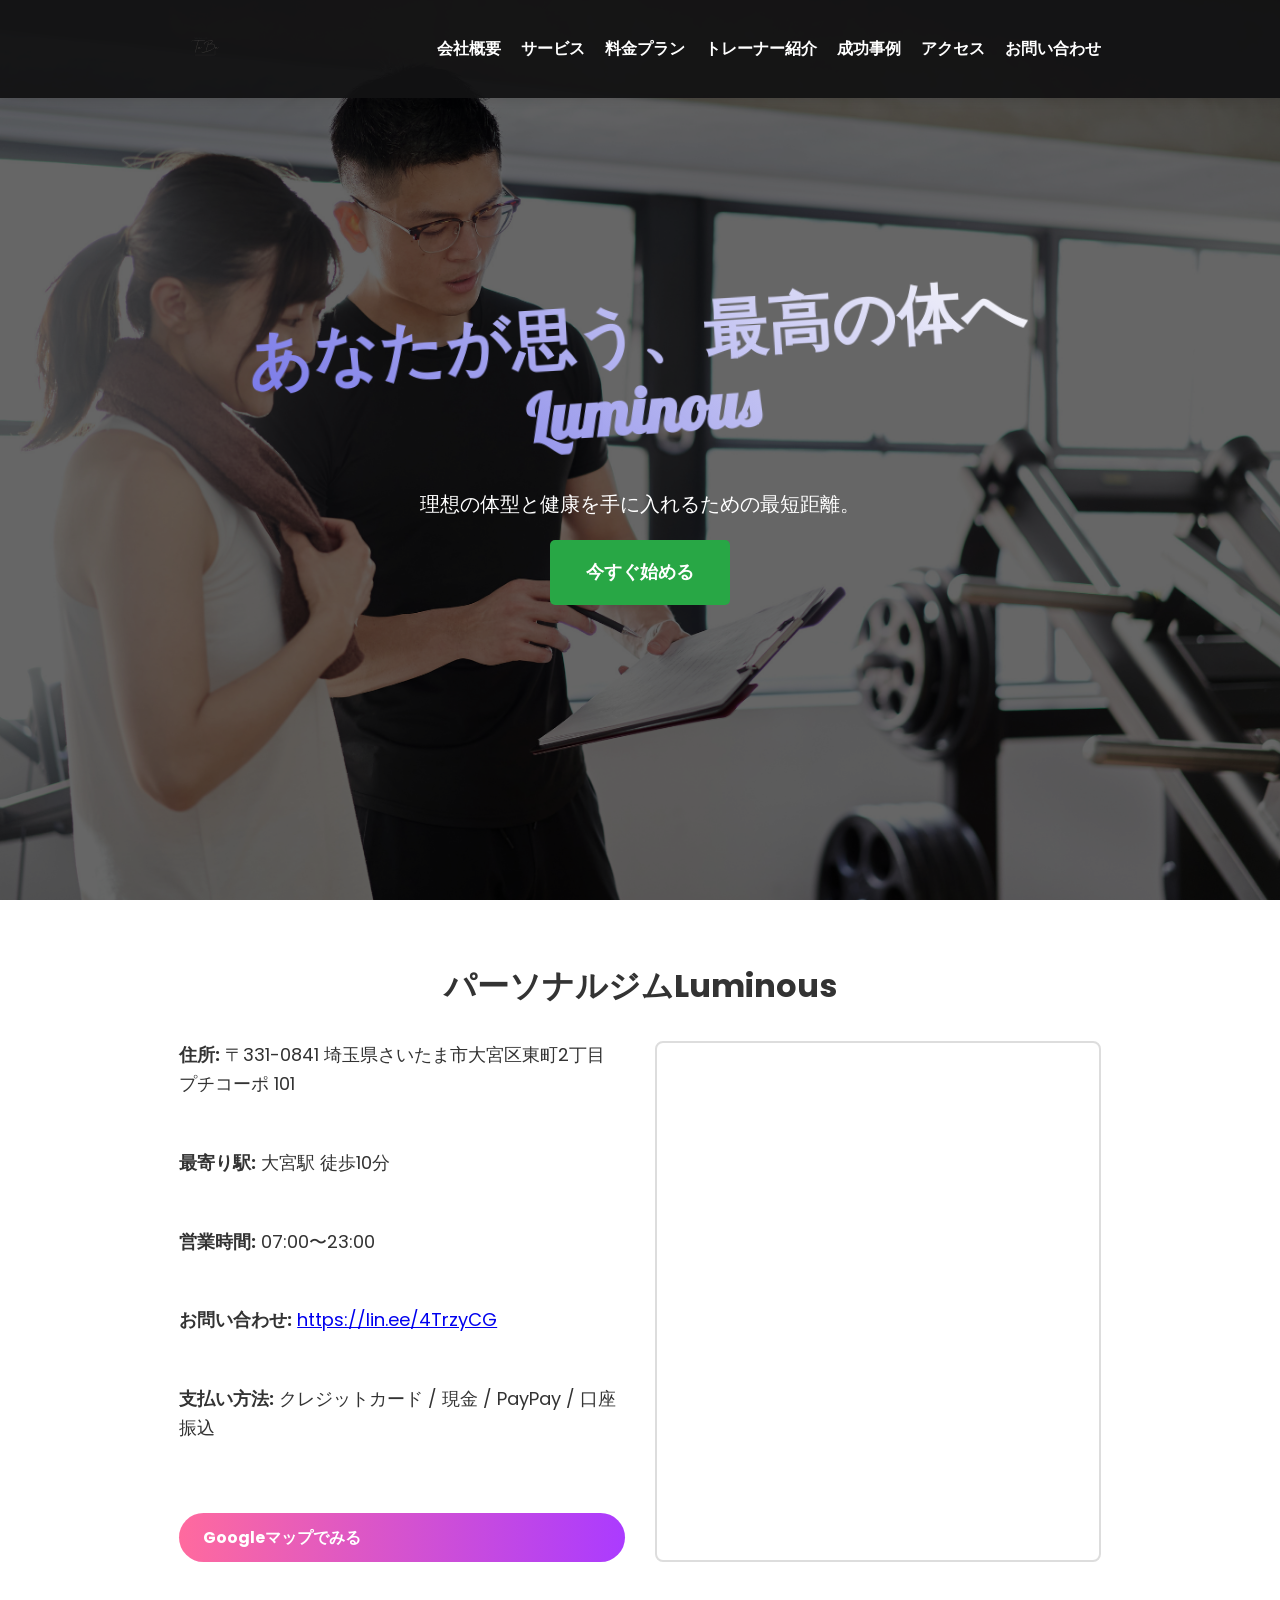
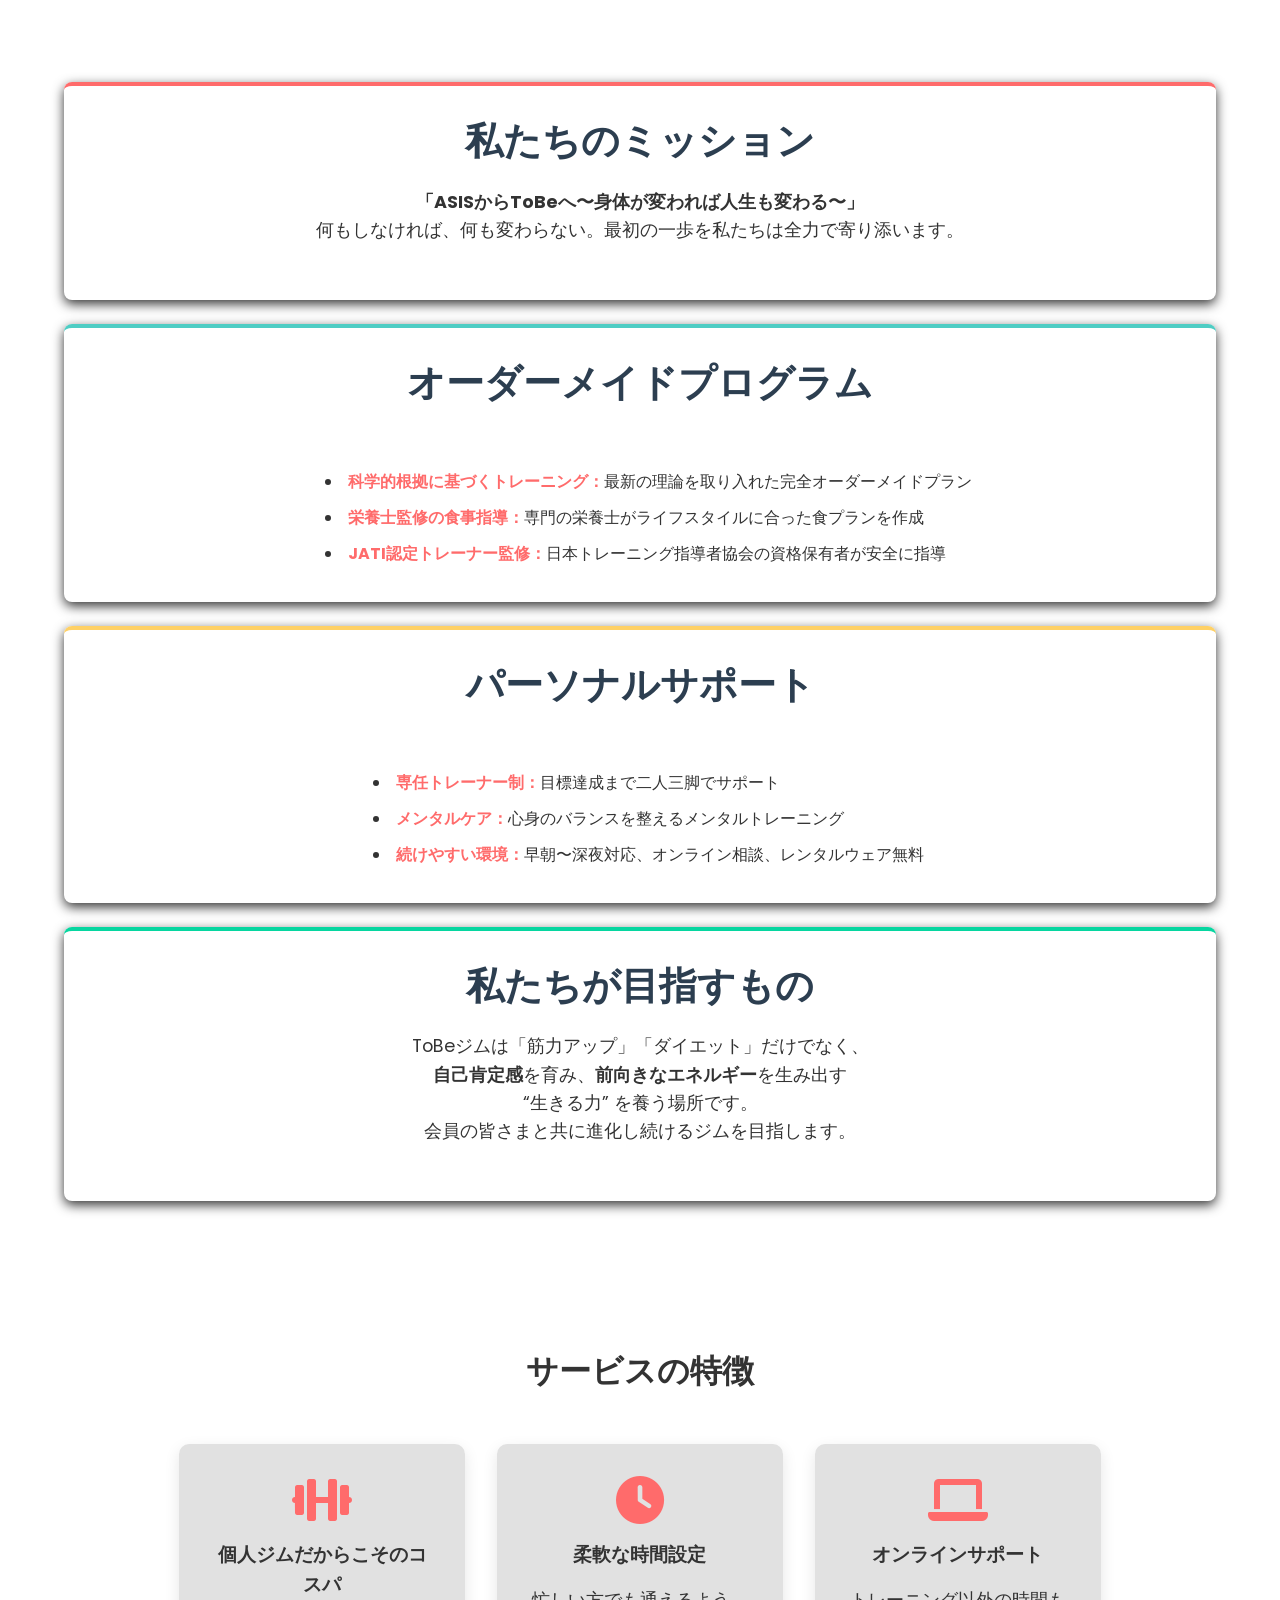
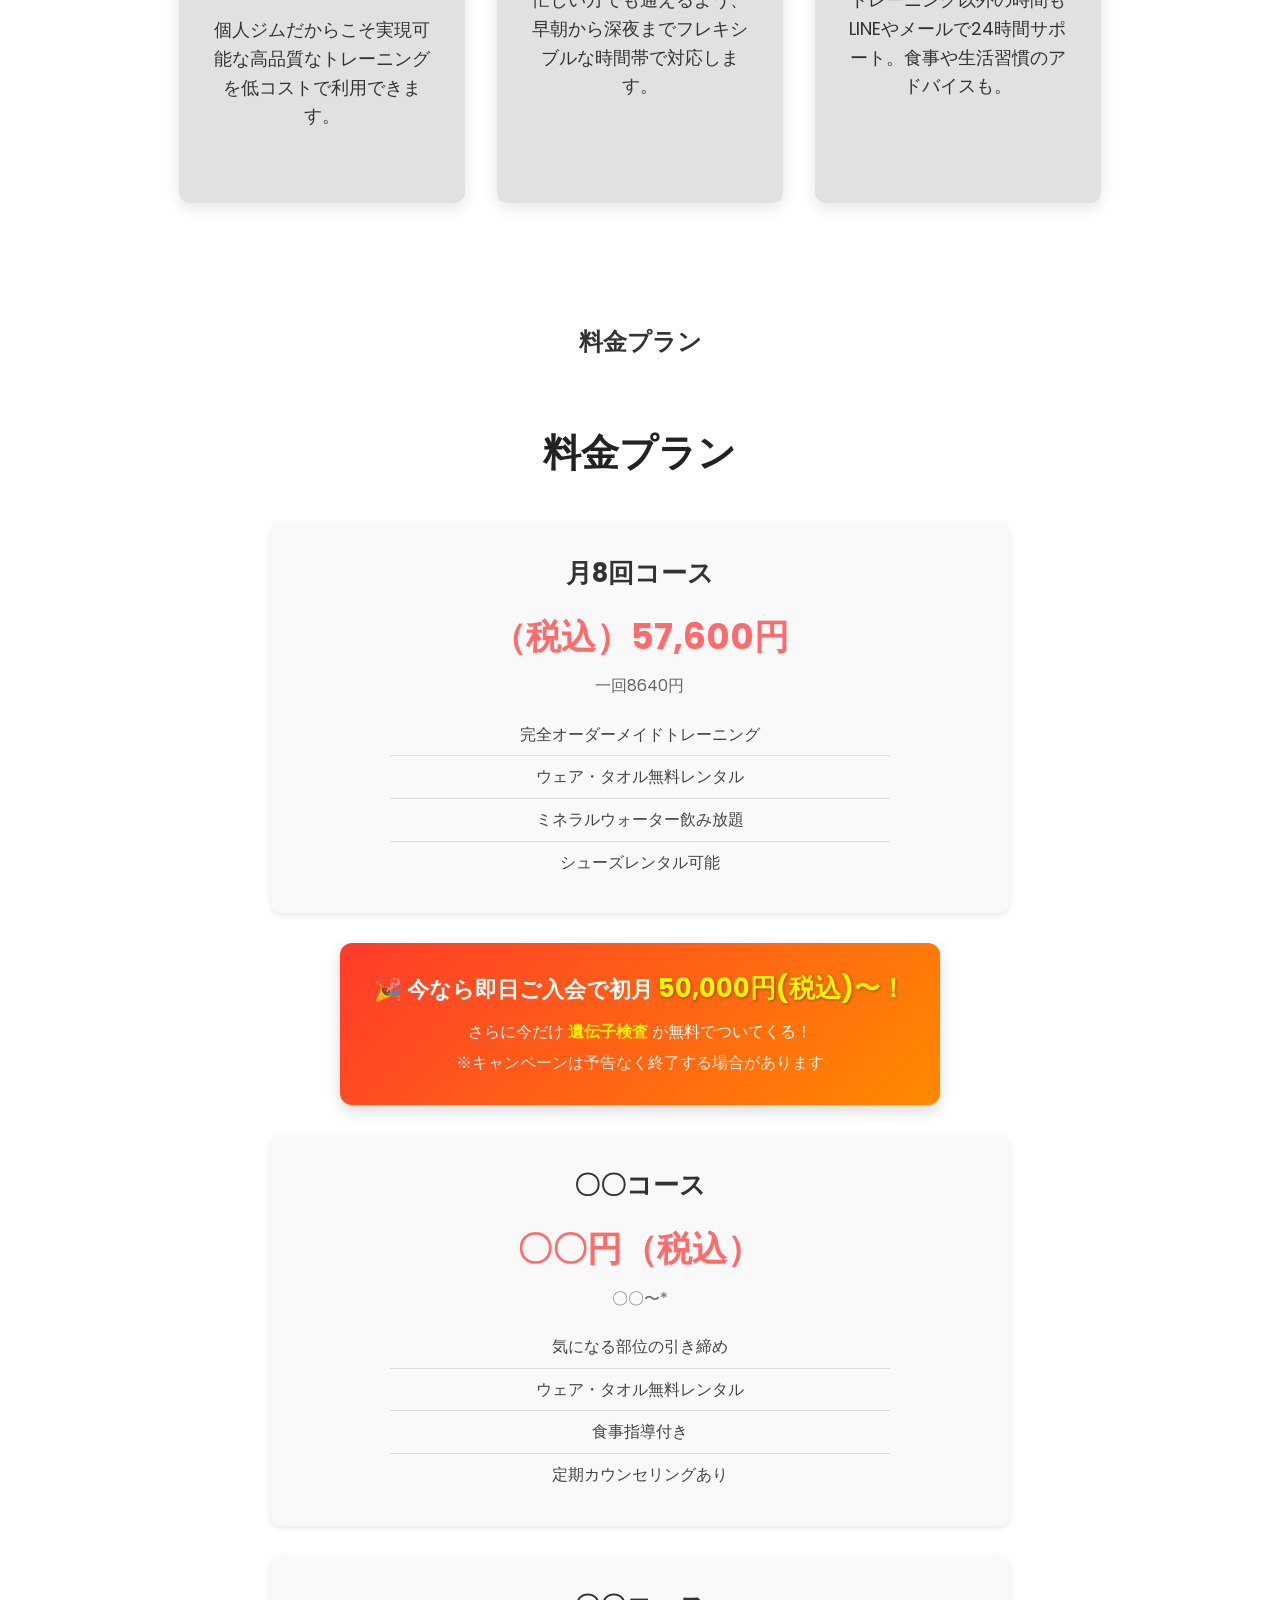
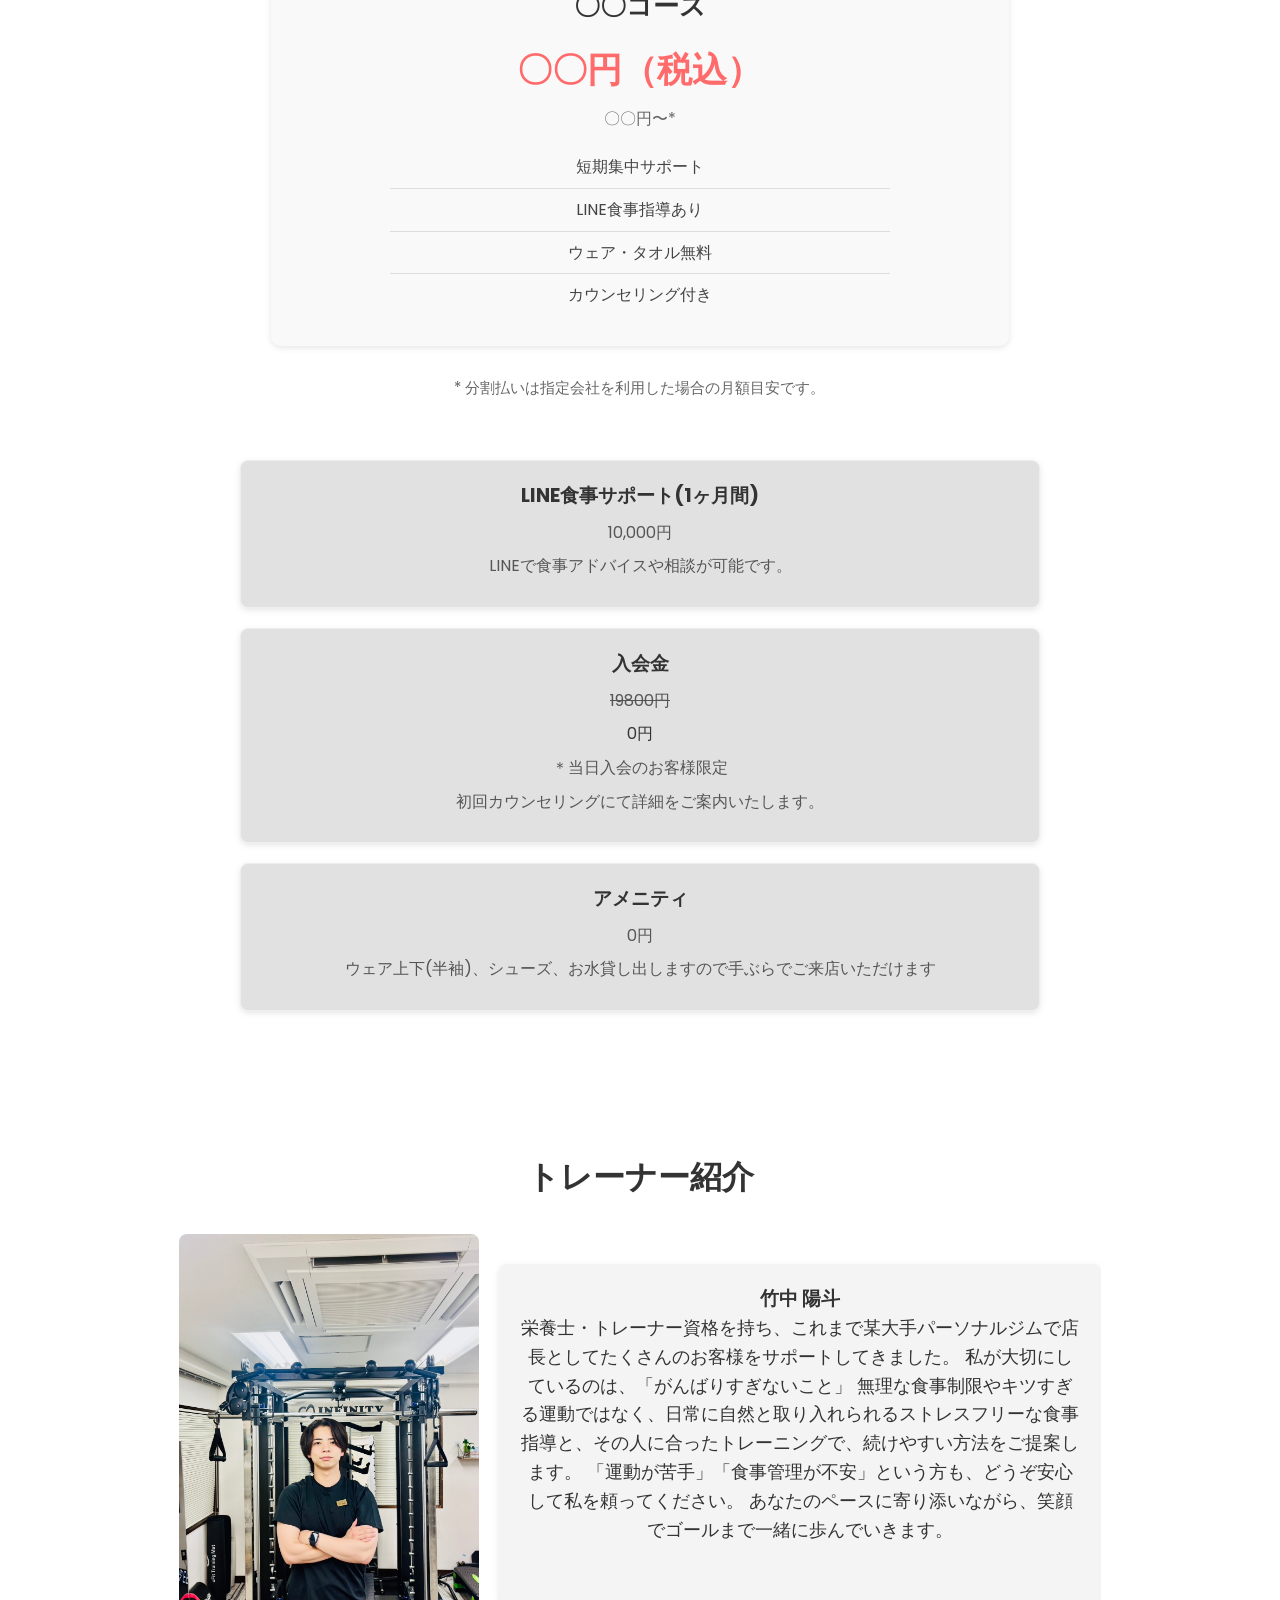
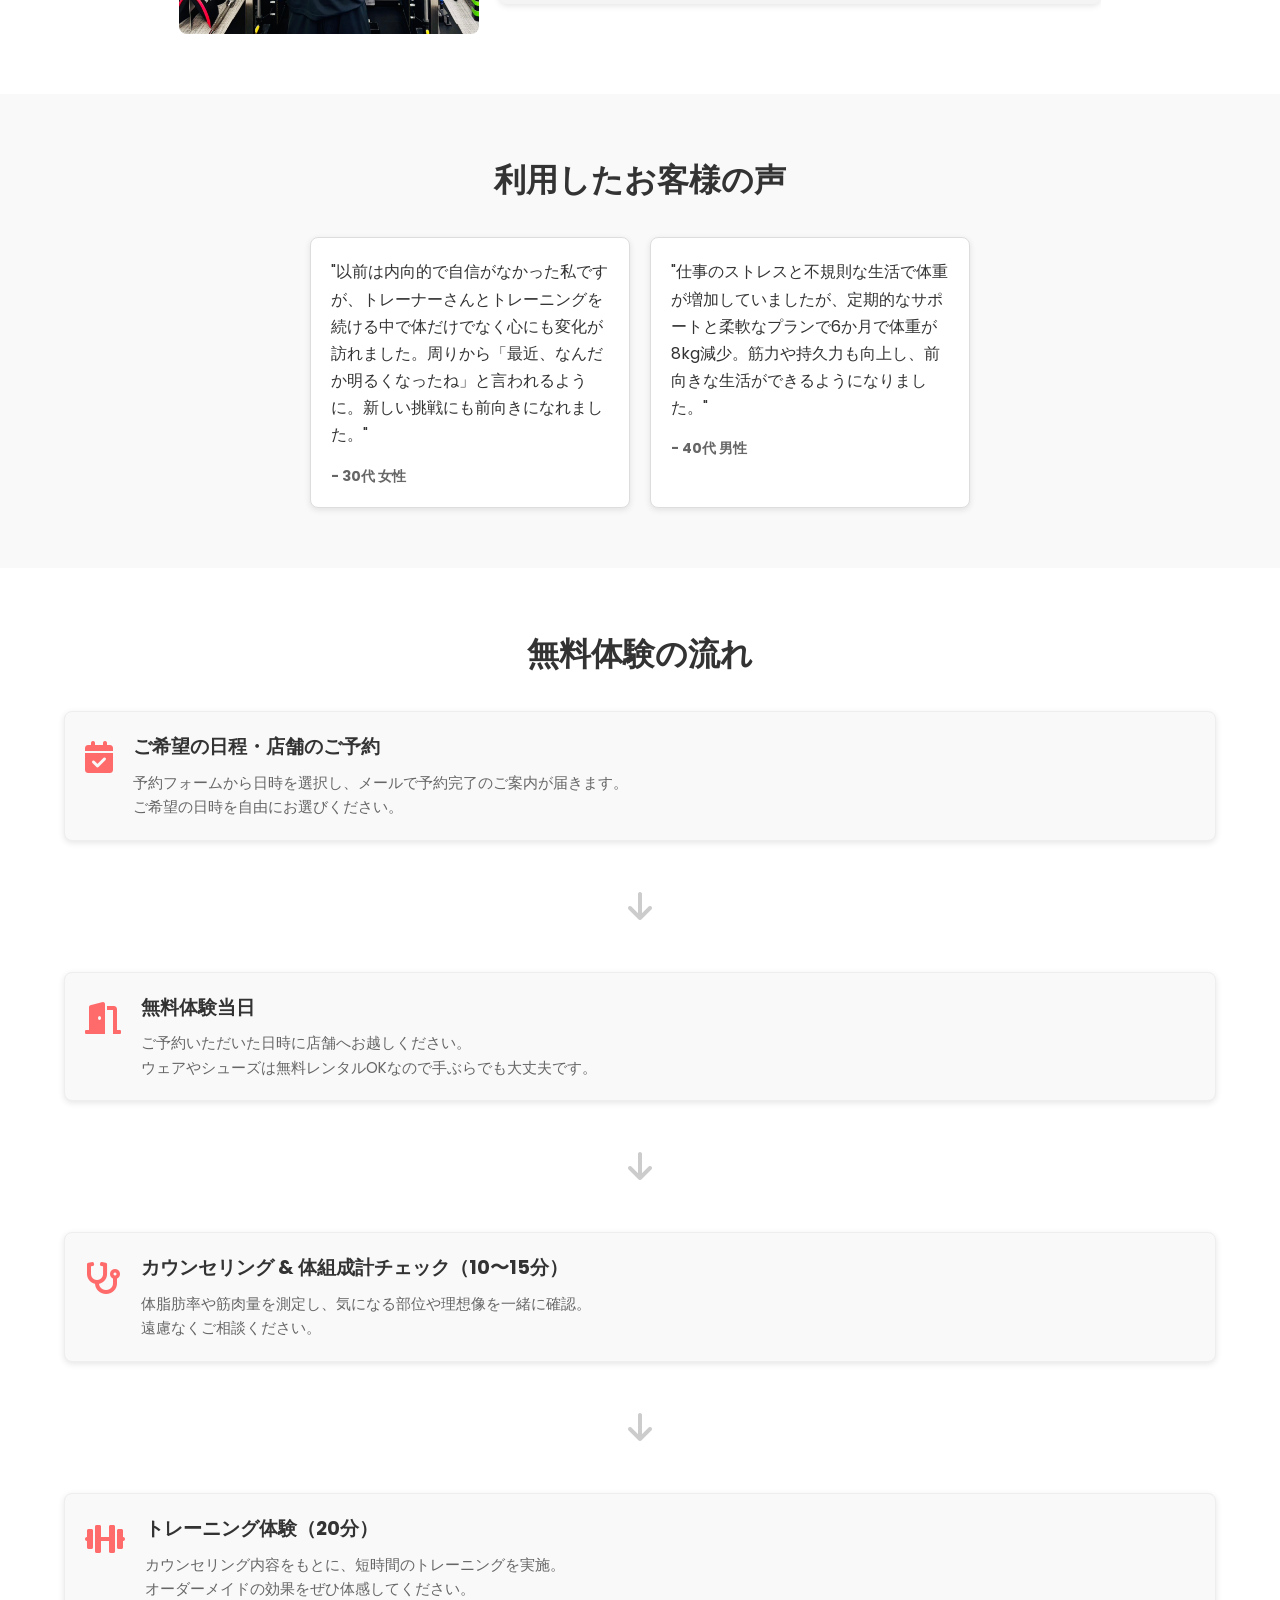
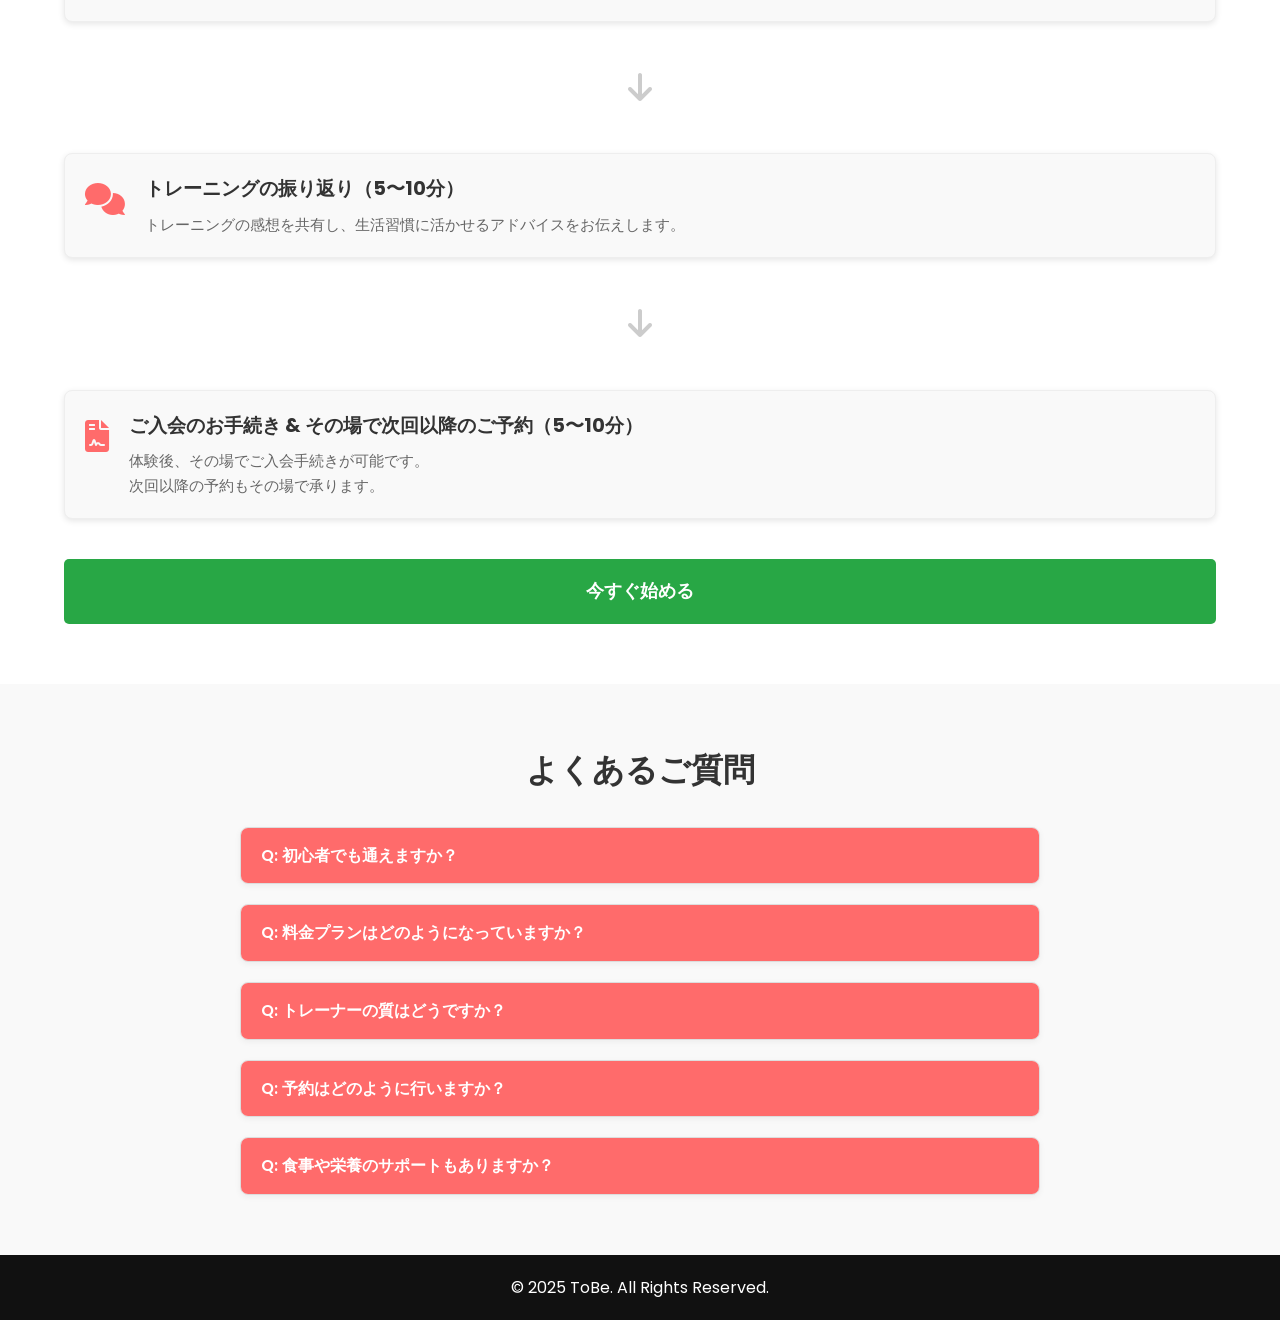
==== commit ba3a30ad: "CSSとHTMLの更新" ====
--- a/index.html
+++ b/index.html
@@ -193,9 +193,9 @@
     
           <!-- プラン1 -->
           <div class="pricing-card">
-            <h3 class="plan-title">シェイプアップコース</h3>
-            <p class="plan-price">121,440円（税込）</p>
-            <p class="plan-sub">月々 4,300円〜*</p>
+            <h3 class="plan-title">月8回コース</h3>
+            <p class="plan-price">（税込）57,600円</p>
+            <p class="plan-sub">一回8640円</p>
             <ul class="plan-features">
               <li>完全オーダーメイドトレーニング</li>
               <li>ウェア・タオル無料レンタル</li>
@@ -203,12 +203,17 @@
               <li>シューズレンタル可能</li>
             </ul>
           </div>
+          <div class="campaign-banner">
+            <h3>🎉 今なら即日ご入会で初月 <span>50,000円(税込)〜！</span></h3>
+            <p>さらに今だけ <strong>遺伝子検査</strong> が無料でついてくる！</p>
+            <p class="campaign-note">※キャンペーンは予告なく終了する場合があります</p>
+          </div>
     
           <!-- プラン2 -->
           <div class="pricing-card">
-            <h3 class="plan-title">美ボディメイクコース</h3>
-            <p class="plan-price">121,440円（税込）</p>
-            <p class="plan-sub">月々 4,300円〜*</p>
+            <h3 class="plan-title">〇〇コース</h3>
+            <p class="plan-price">〇〇円（税込）</p>
+            <p class="plan-sub">〇〇〜*</p>
             <ul class="plan-features">
               <li>気になる部位の引き締め</li>
               <li>ウェア・タオル無料レンタル</li>
@@ -219,9 +224,9 @@
     
           <!-- プラン3 -->
           <div class="pricing-card">
-            <h3 class="plan-title">短期ダイエット集中コース</h3>
-            <p class="plan-price">136,840円（税込）</p>
-            <p class="plan-sub">月々 4,800円〜*</p>
+            <h3 class="plan-title">〇〇コース</h3>
+            <p class="plan-price">〇〇円（税込）</p>
+            <p class="plan-sub">〇〇円〜*</p>
             <ul class="plan-features">
               <li>短期集中サポート</li>
               <li>LINE食事指導あり</li>
--- a/css/styles.css
+++ b/css/styles.css
@@ -550,6 +550,58 @@
 .wide-box p {
   margin-bottom: 0.5rem;
   color: #555;
+}
+
+.campaign-banner {
+  background: linear-gradient(135deg, #ff3b2b, #ff8a00);
+  color: #fff;
+  text-align: center;
+  padding: 25px 15px;
+  border-radius: 12px;
+  margin: 30px auto;
+  max-width: 600px;
+  box-shadow: 0 6px 15px rgba(0, 0, 0, 0.15);
+  animation: fadeInUp 0.8s ease-in-out;
+}
+
+.campaign-banner h3 {
+  font-size: 1.4rem;
+  font-weight: 700;
+  margin-bottom: 10px;
+}
+
+.campaign-banner h3 span {
+  font-size: 1.6rem;
+  color: #fff200;
+  text-shadow: 1px 1px 3px rgba(0,0,0,0.4);
+}
+
+.campaign-banner p {
+  font-size: 1rem;
+  margin-bottom: 5px;
+}
+
+.campaign-banner strong {
+  color: #fff200;
+  font-weight: 700;
+}
+
+.campaign-note {
+  font-size: 0.85rem;
+  color: #fff;
+  opacity: 0.9;
+}
+
+/* アニメーション */
+@keyframes fadeInUp {
+  from {
+    opacity: 0;
+    transform: translateY(20px);
+  }
+  to {
+    opacity: 1;
+    transform: translateY(0);
+  }
 }
 
 /* レスポンシブ対応 */
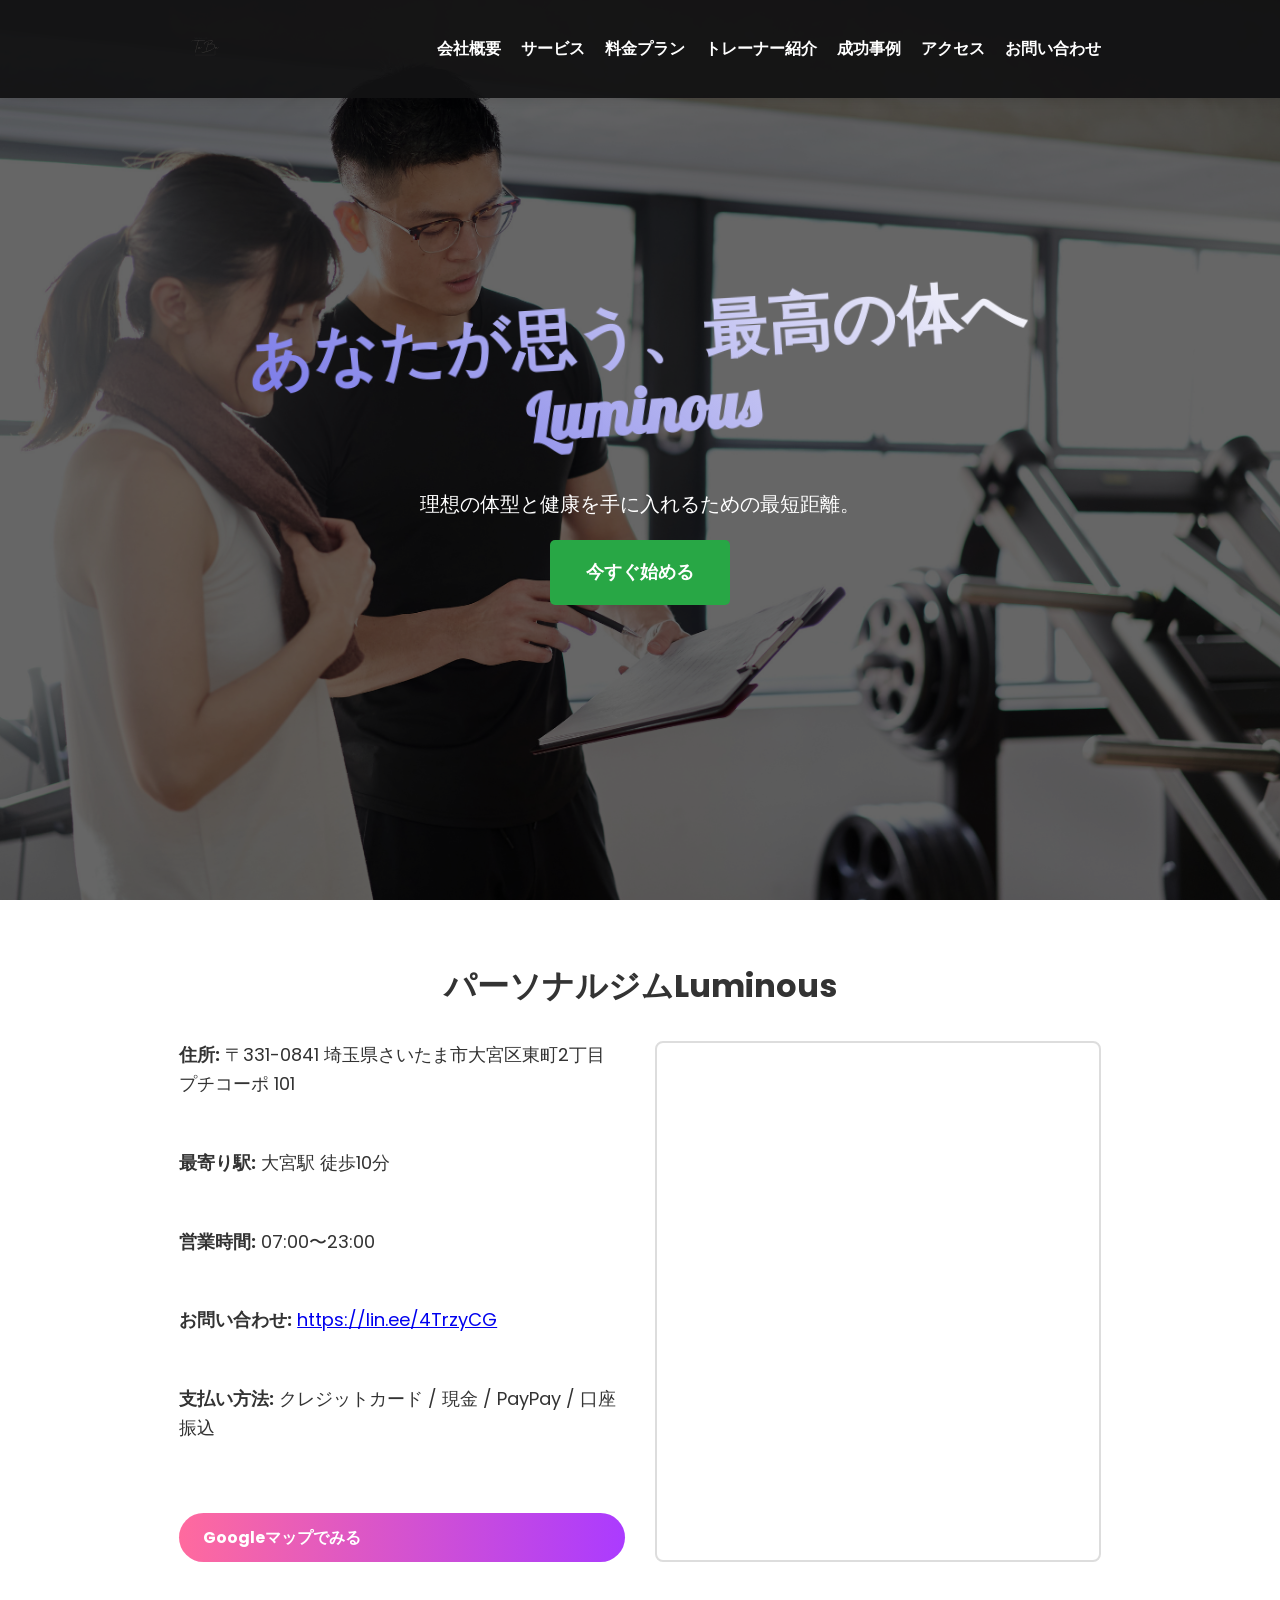
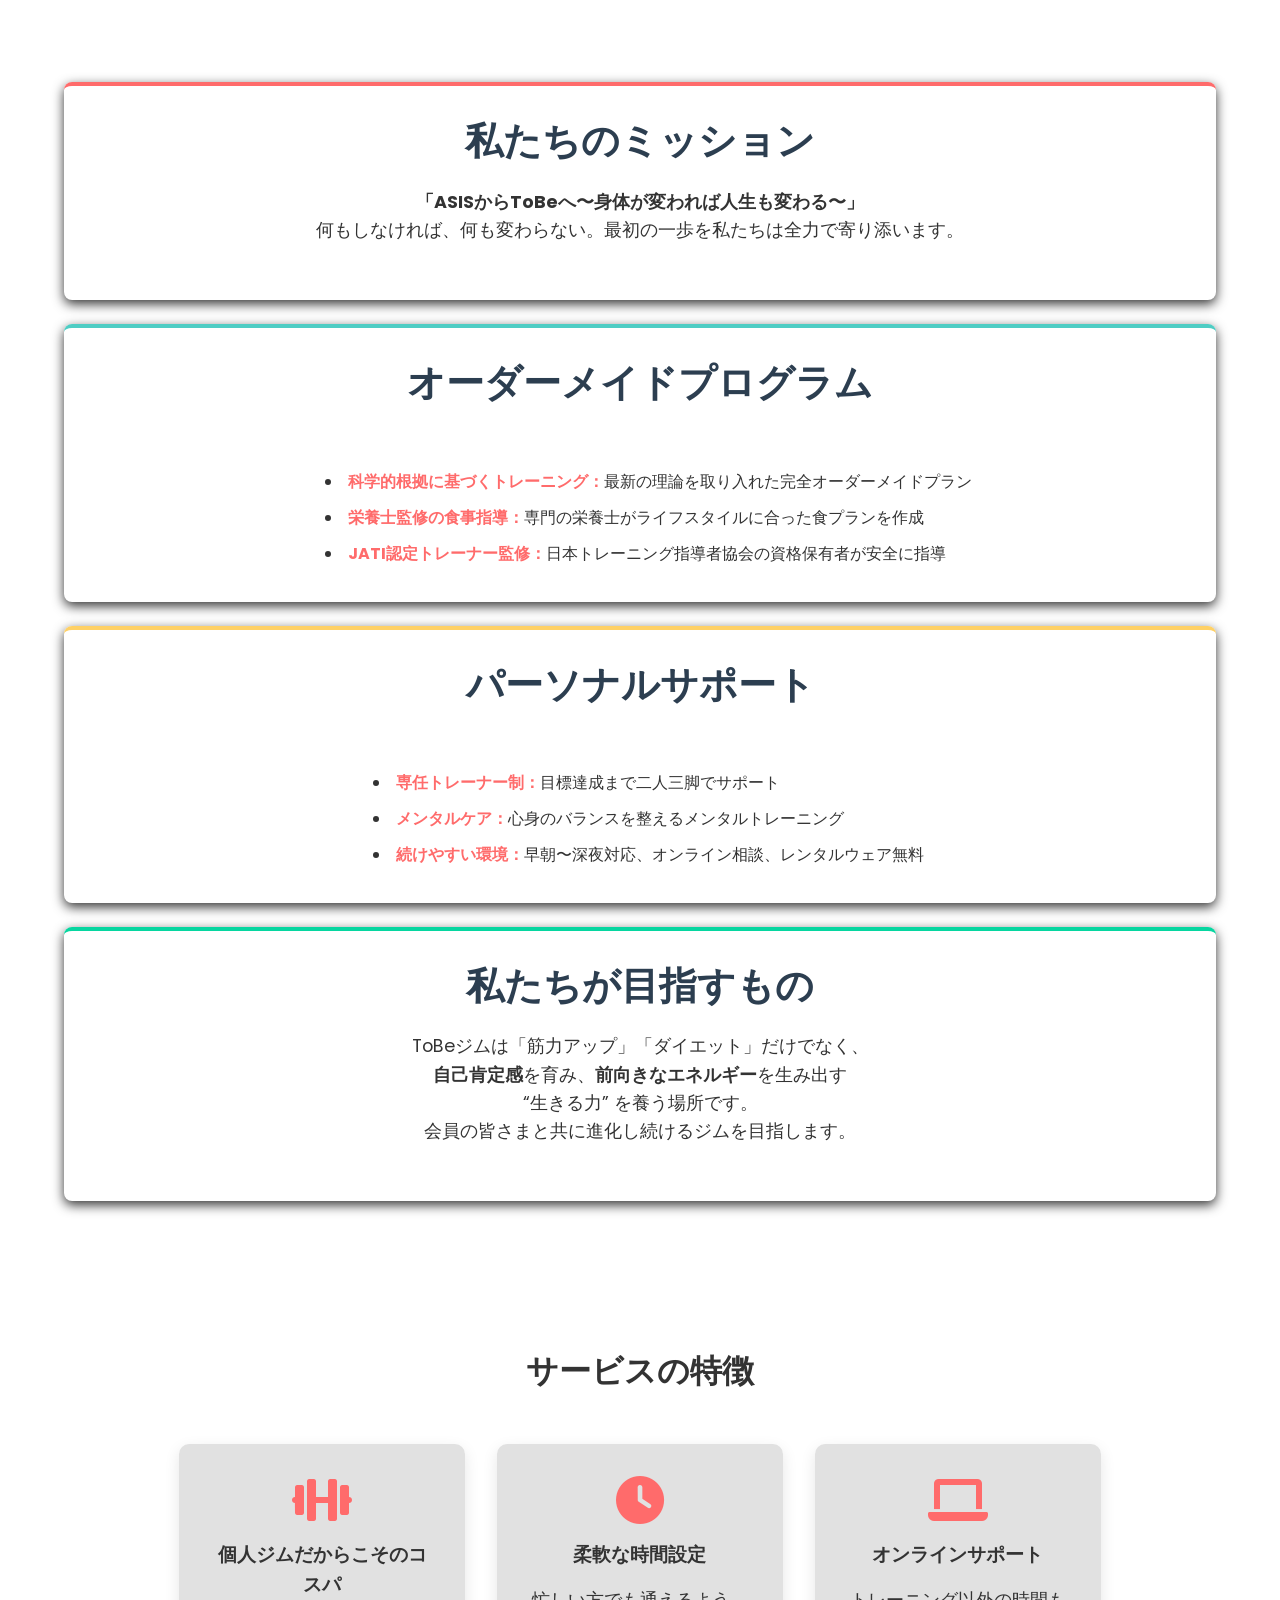
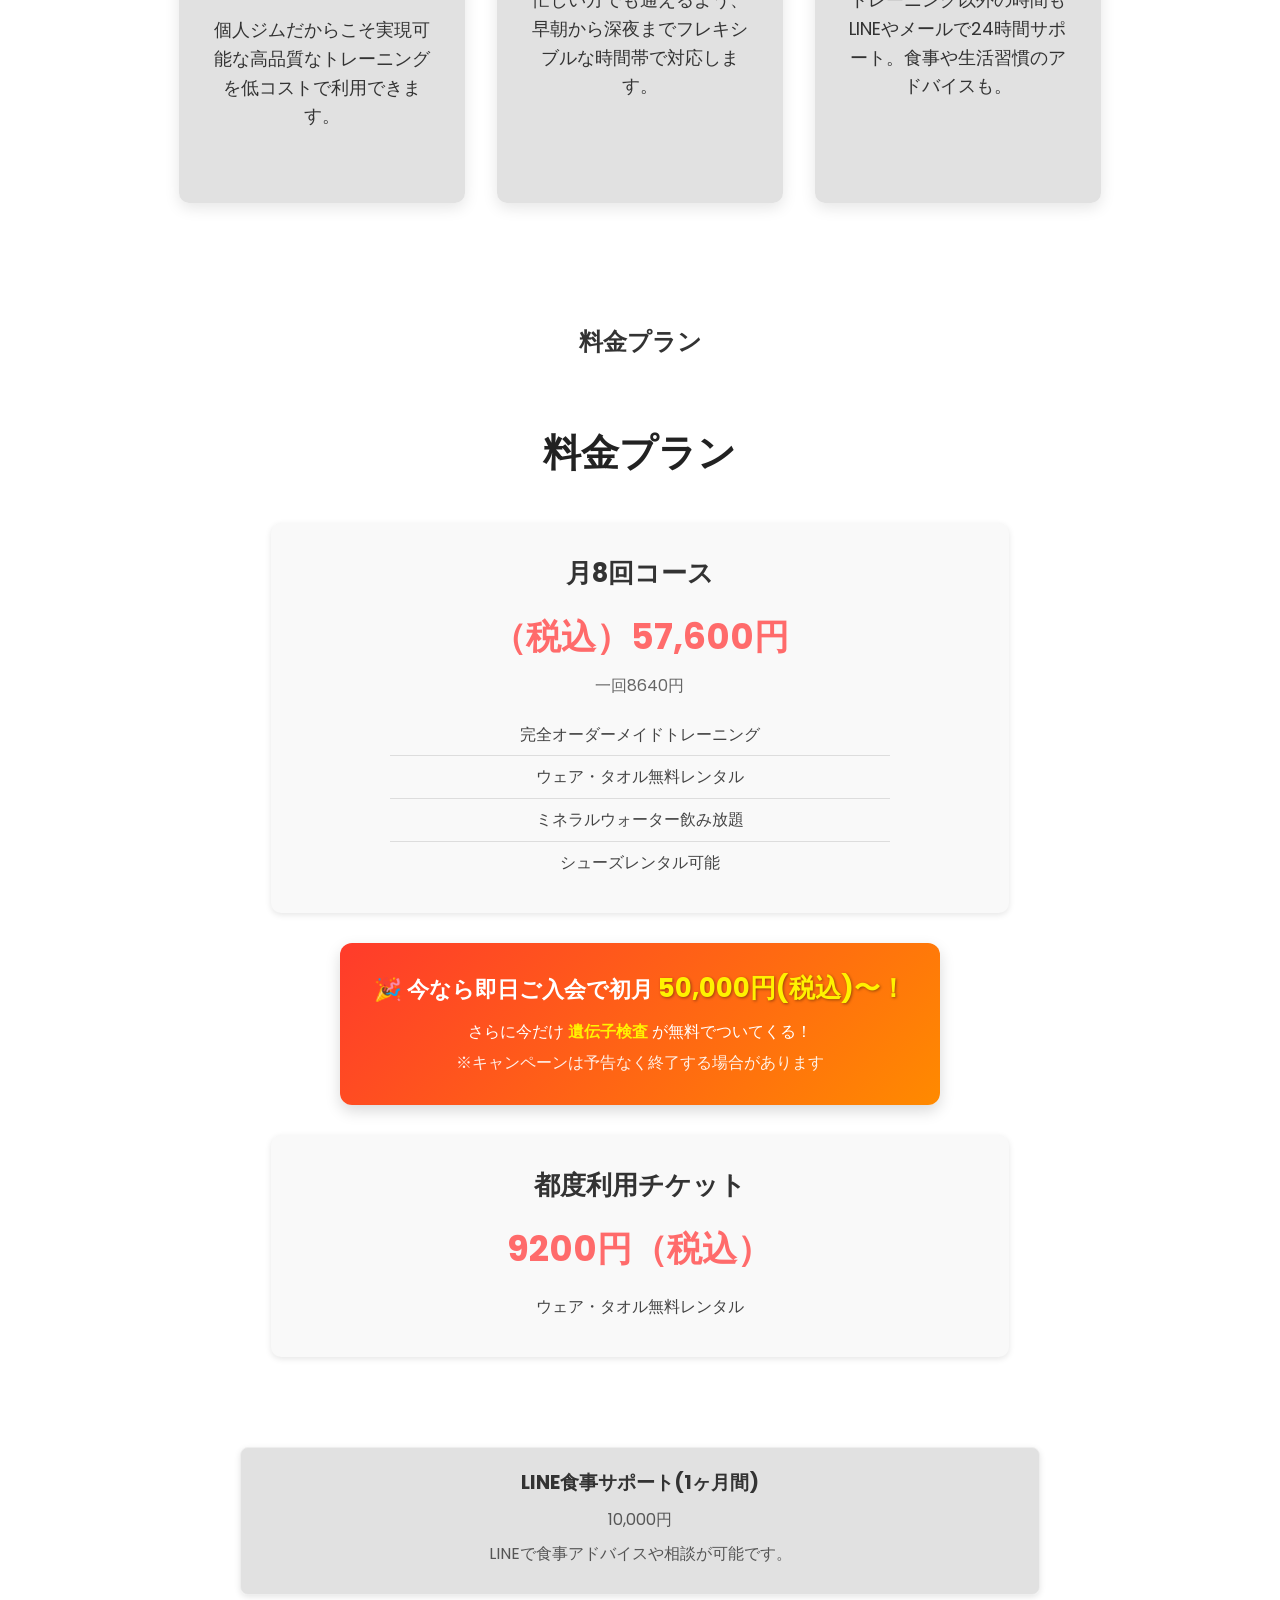
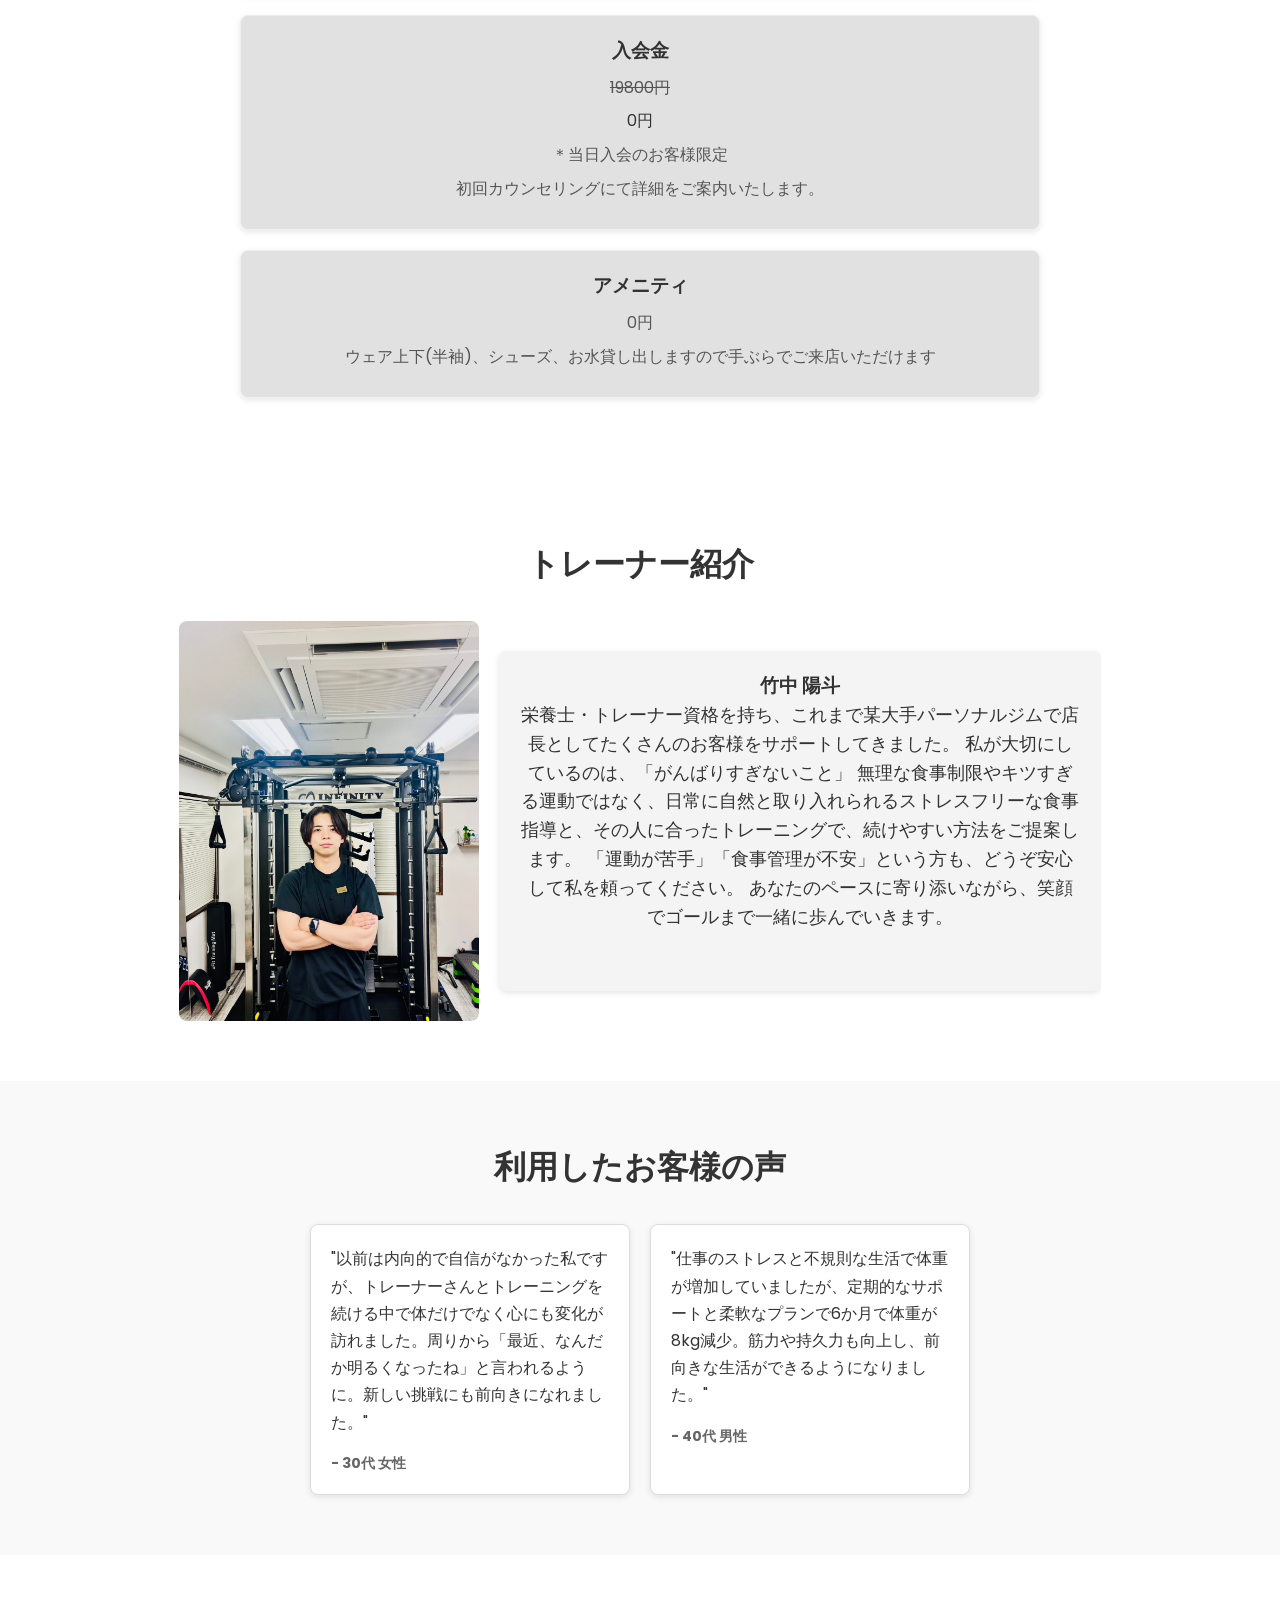
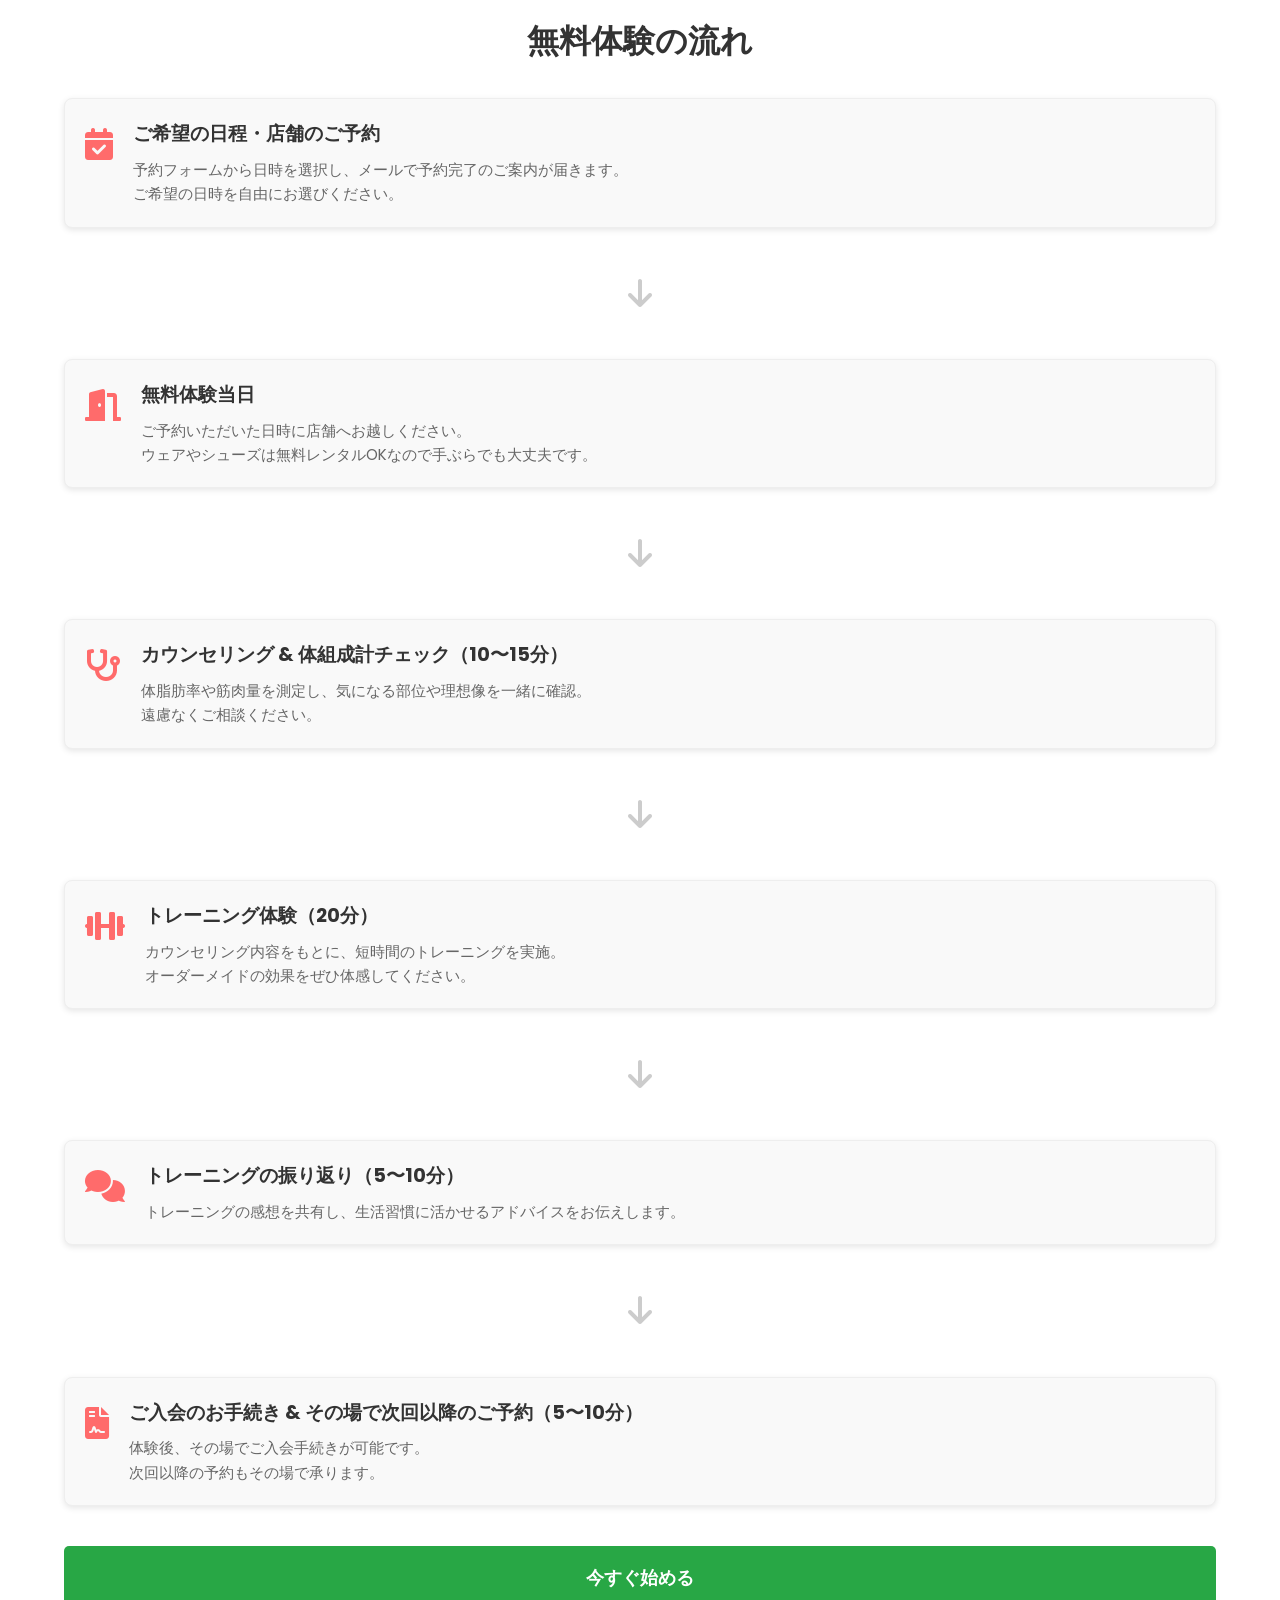
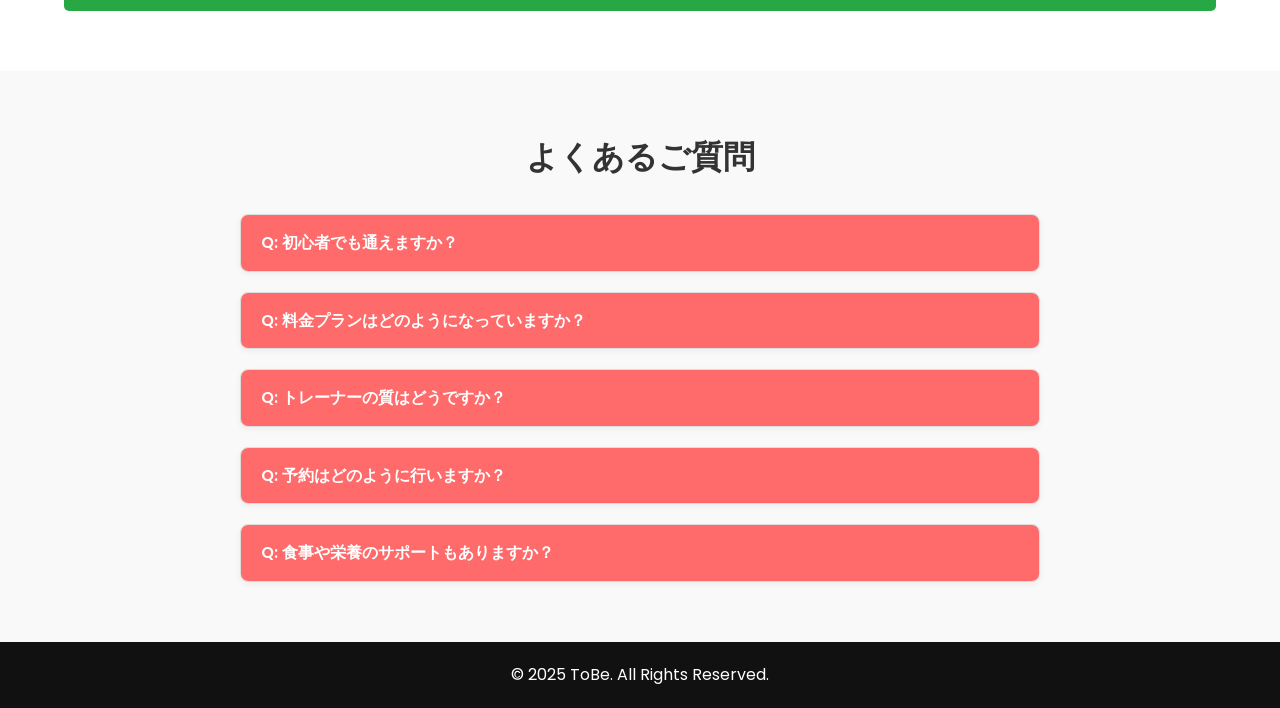
==== commit ef1696cb: "CSSとHTMLの更新" ====
--- a/index.html
+++ b/index.html
@@ -211,33 +211,18 @@
     
           <!-- プラン2 -->
           <div class="pricing-card">
-            <h3 class="plan-title">〇〇コース</h3>
-            <p class="plan-price">〇〇円（税込）</p>
-            <p class="plan-sub">〇〇〜*</p>
+            <h3 class="plan-title">都度利用チケット</h3>
+            <p class="plan-price">9200円（税込）</p>
+            
             <ul class="plan-features">
-              <li>気になる部位の引き締め</li>
               <li>ウェア・タオル無料レンタル</li>
-              <li>食事指導付き</li>
-              <li>定期カウンセリングあり</li>
             </ul>
           </div>
     
-          <!-- プラン3 -->
-          <div class="pricing-card">
-            <h3 class="plan-title">〇〇コース</h3>
-            <p class="plan-price">〇〇円（税込）</p>
-            <p class="plan-sub">〇〇円〜*</p>
-            <ul class="plan-features">
-              <li>短期集中サポート</li>
-              <li>LINE食事指導あり</li>
-              <li>ウェア・タオル無料</li>
-              <li>カウンセリング付き</li>
-            </ul>
-          </div>
-    
-        </div>
-    
-        <p class="pricing-note">* 分割払いは指定会社を利用した場合の月額目安です。</p>
+    
+        </div>
+    
+        
       </div>
     </section>
     
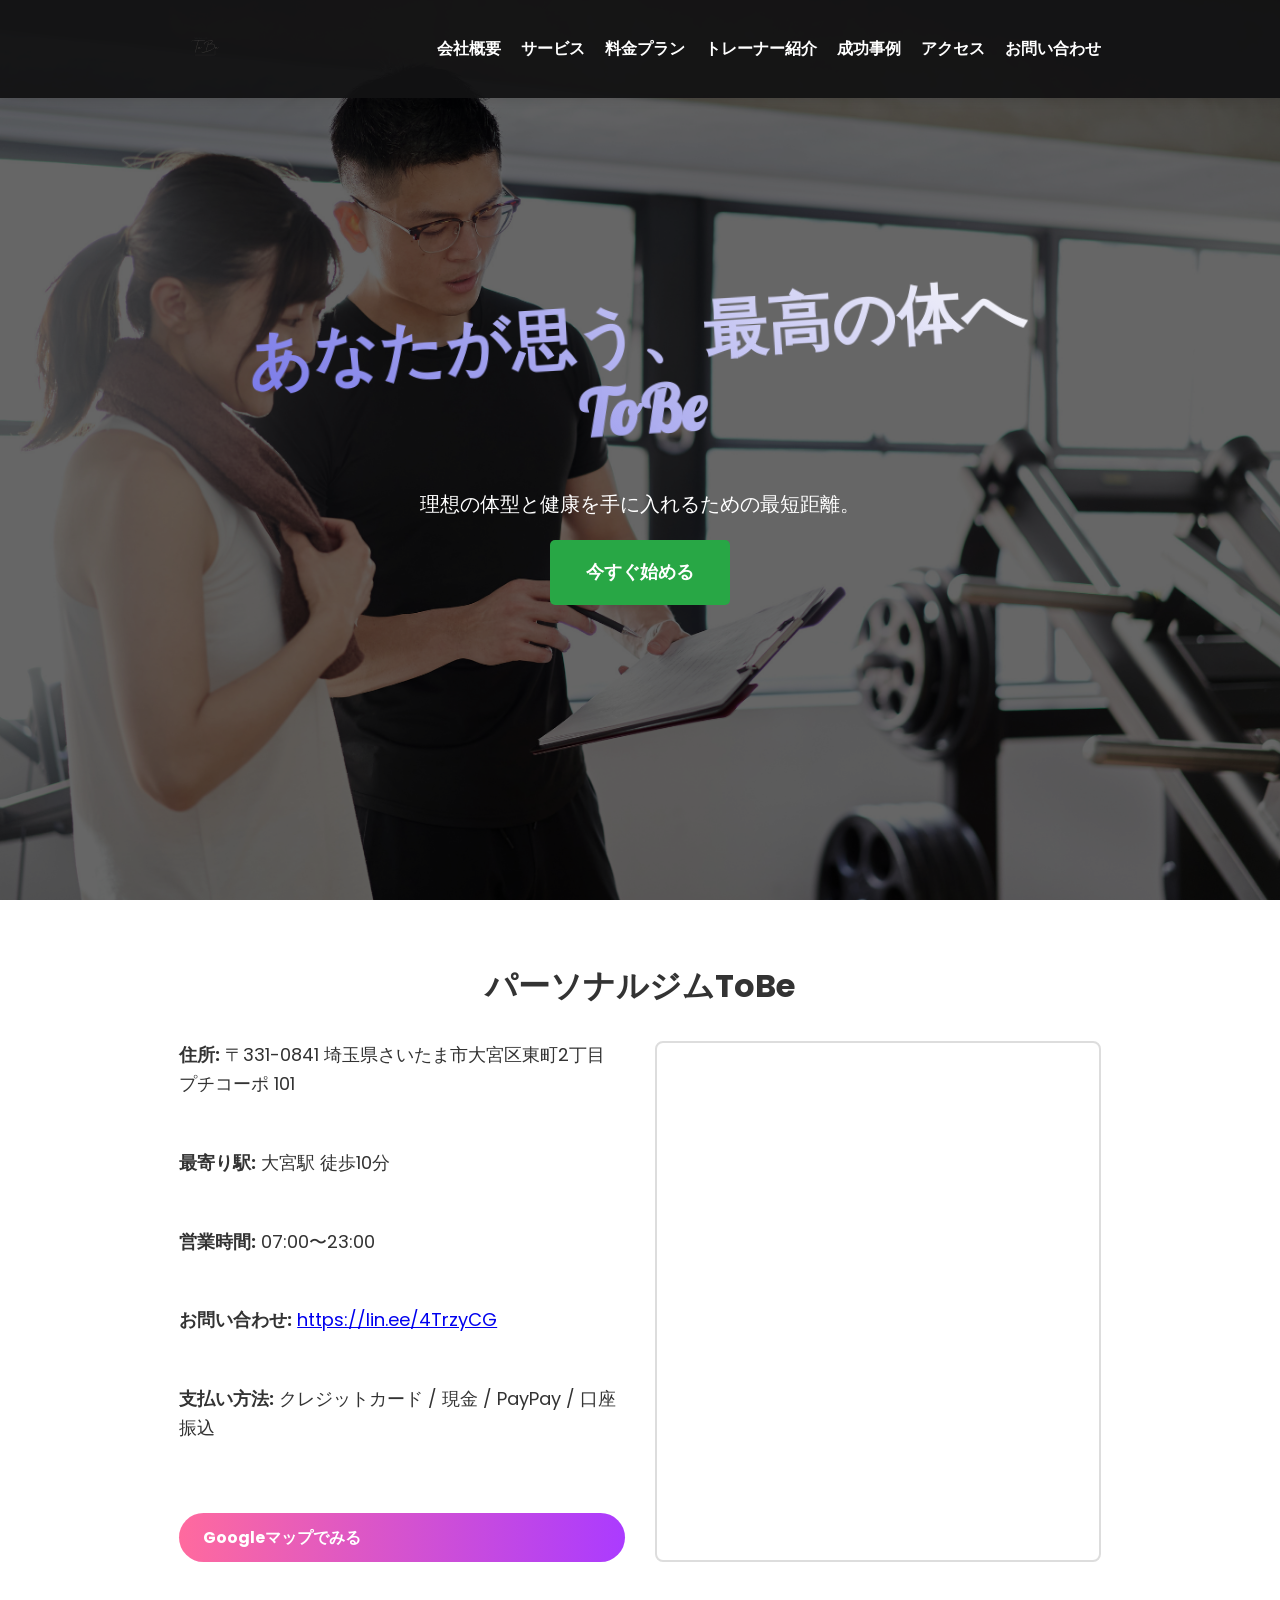
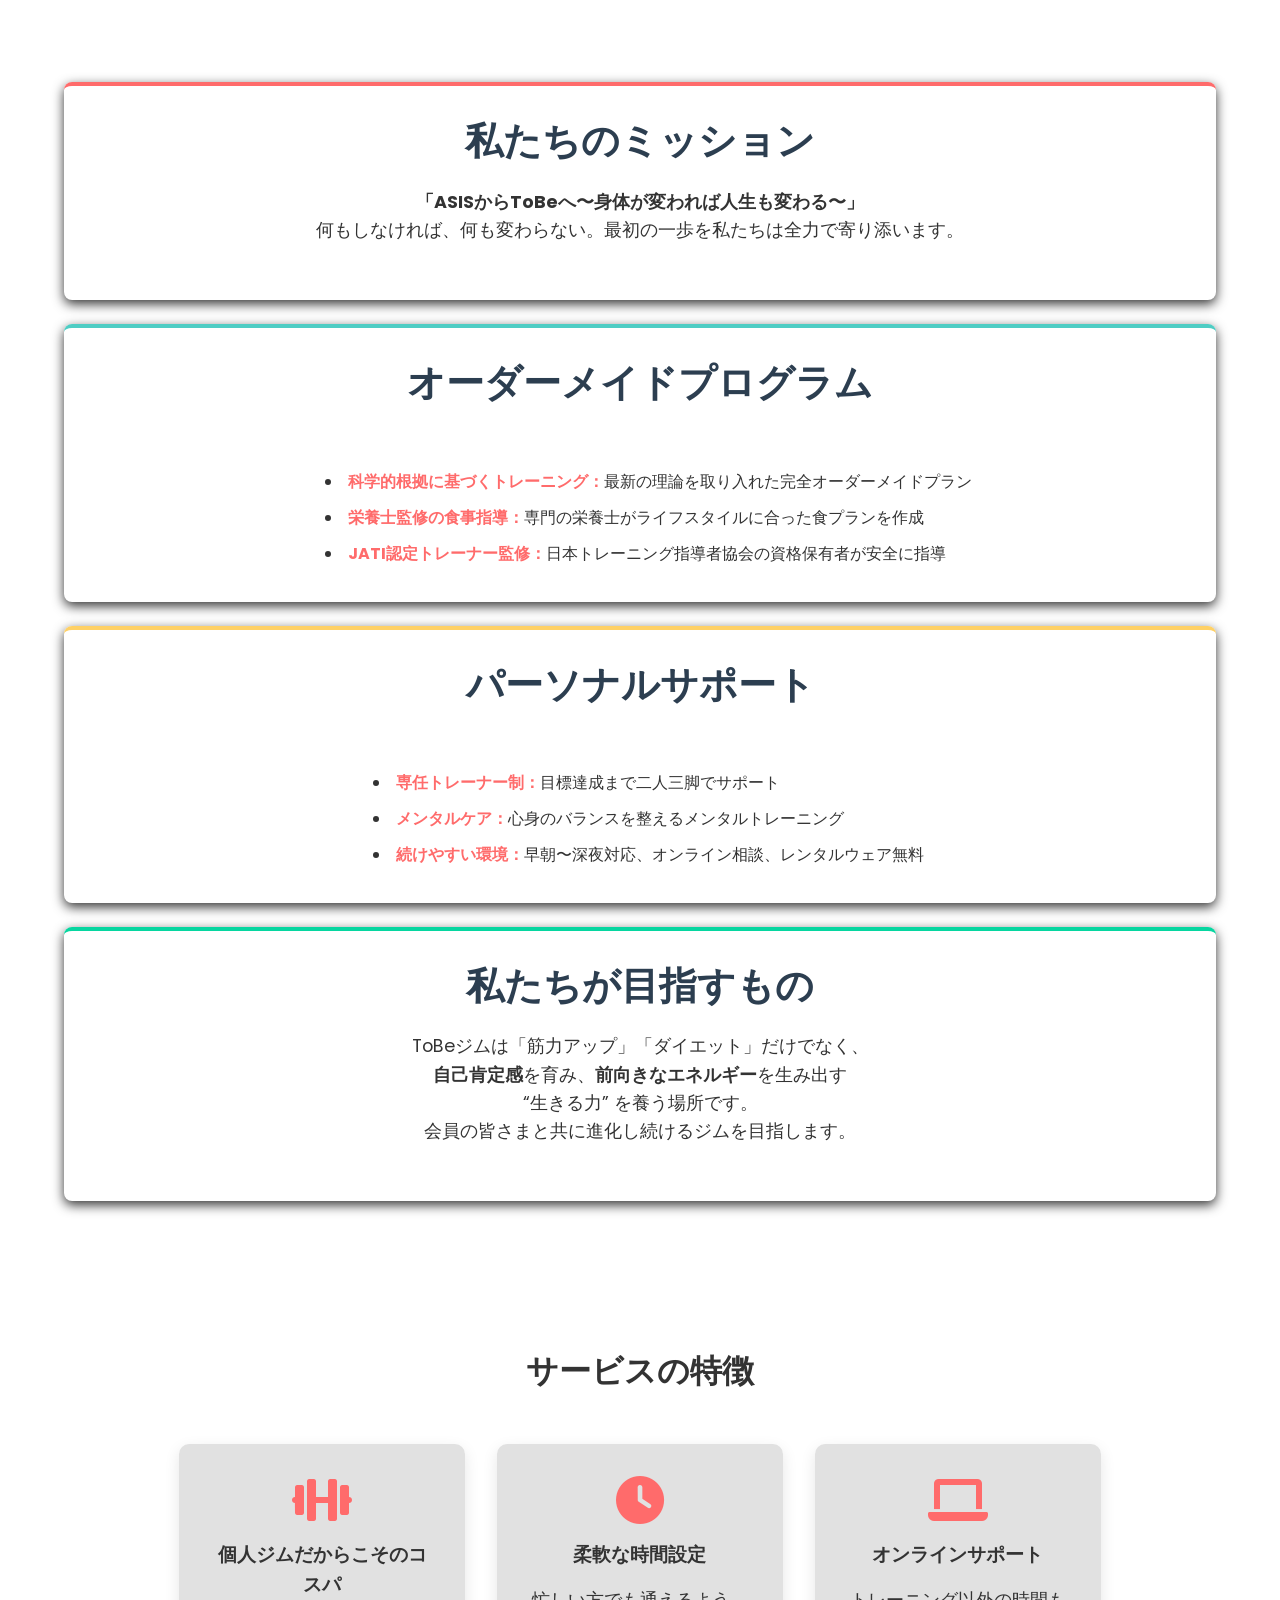
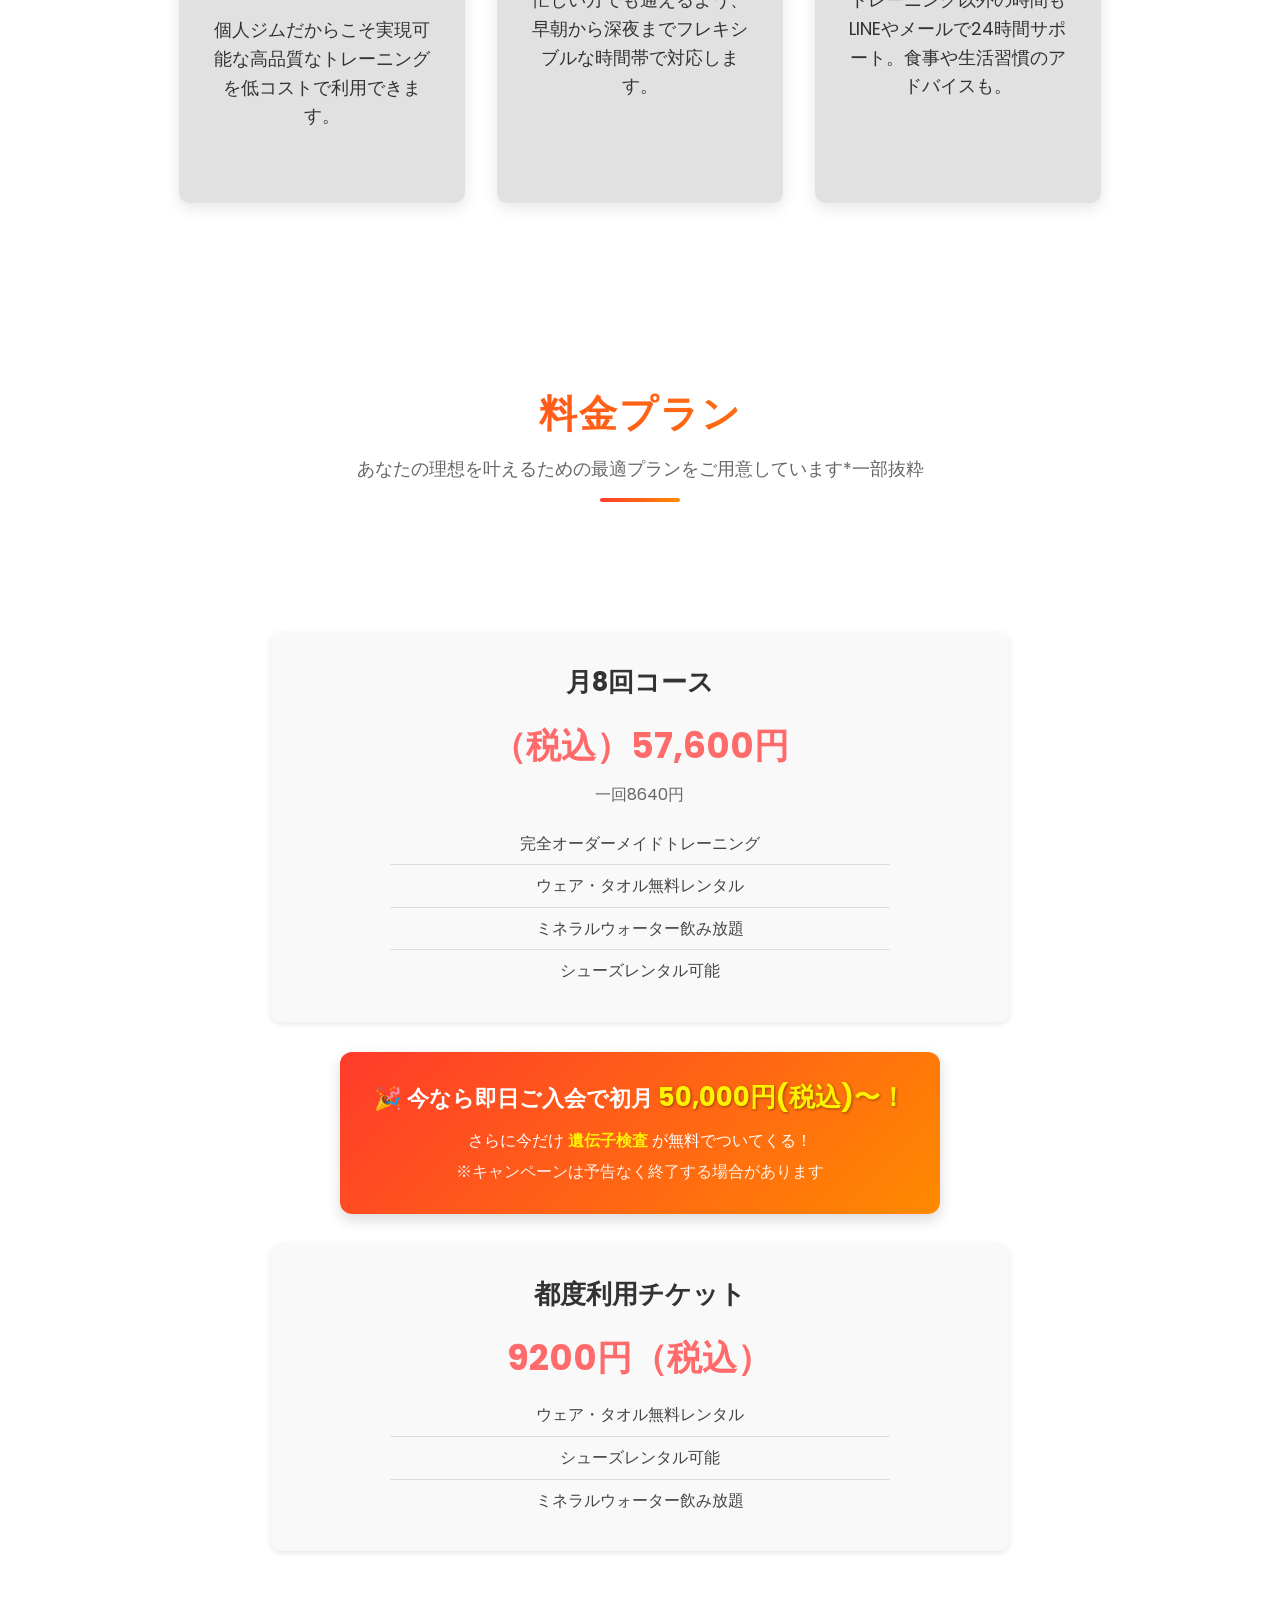
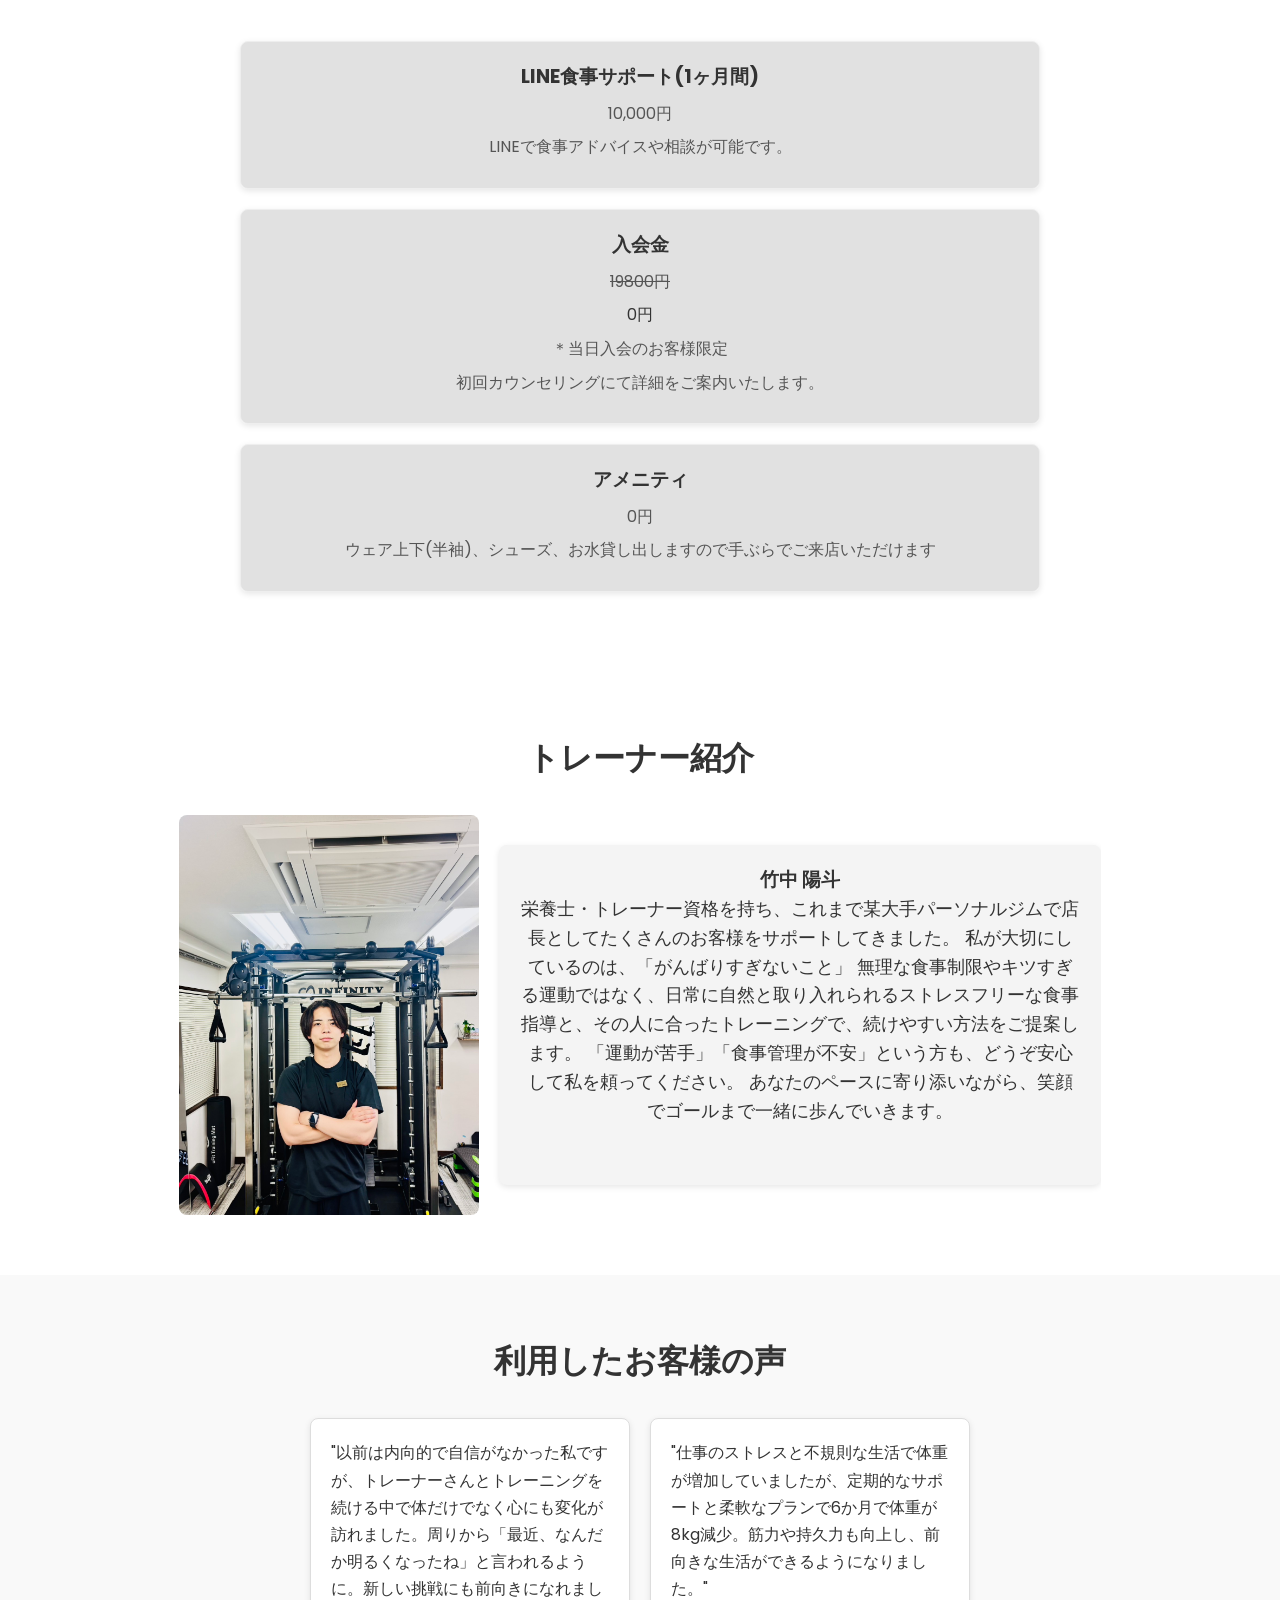
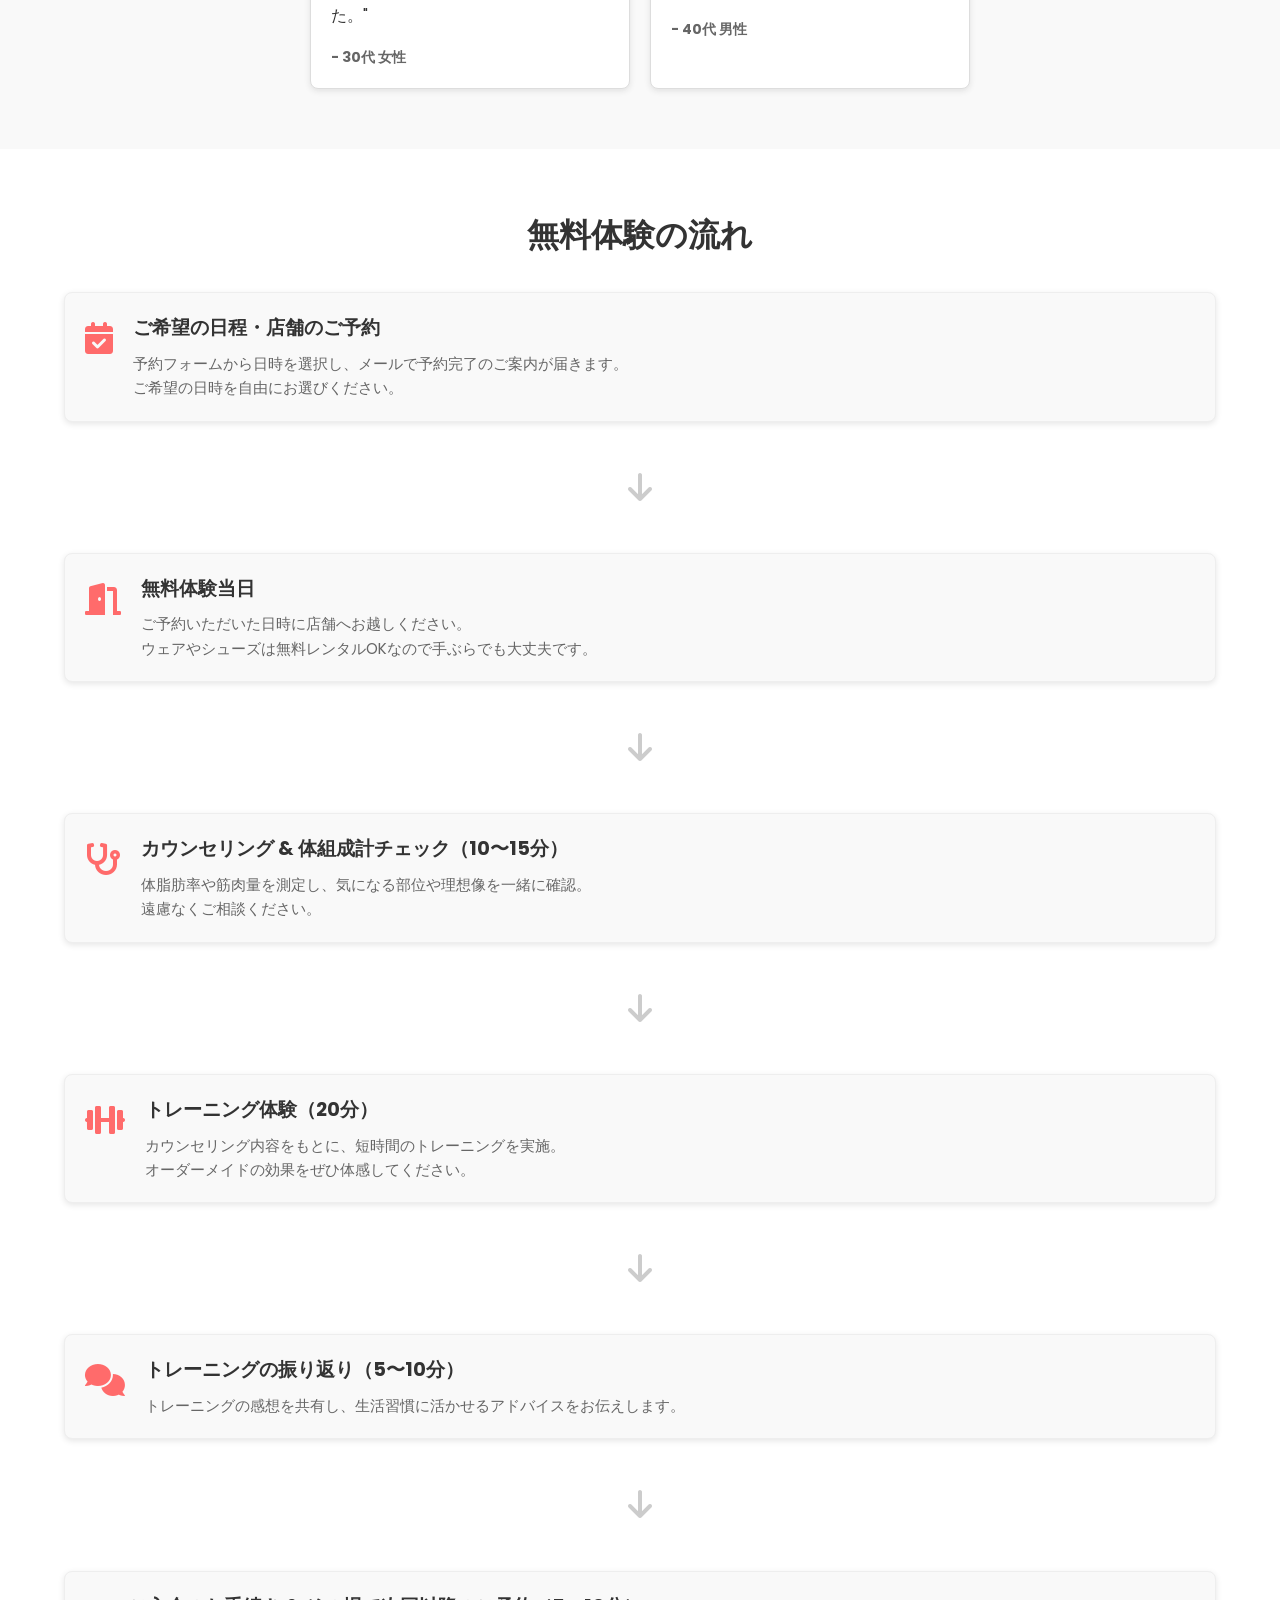
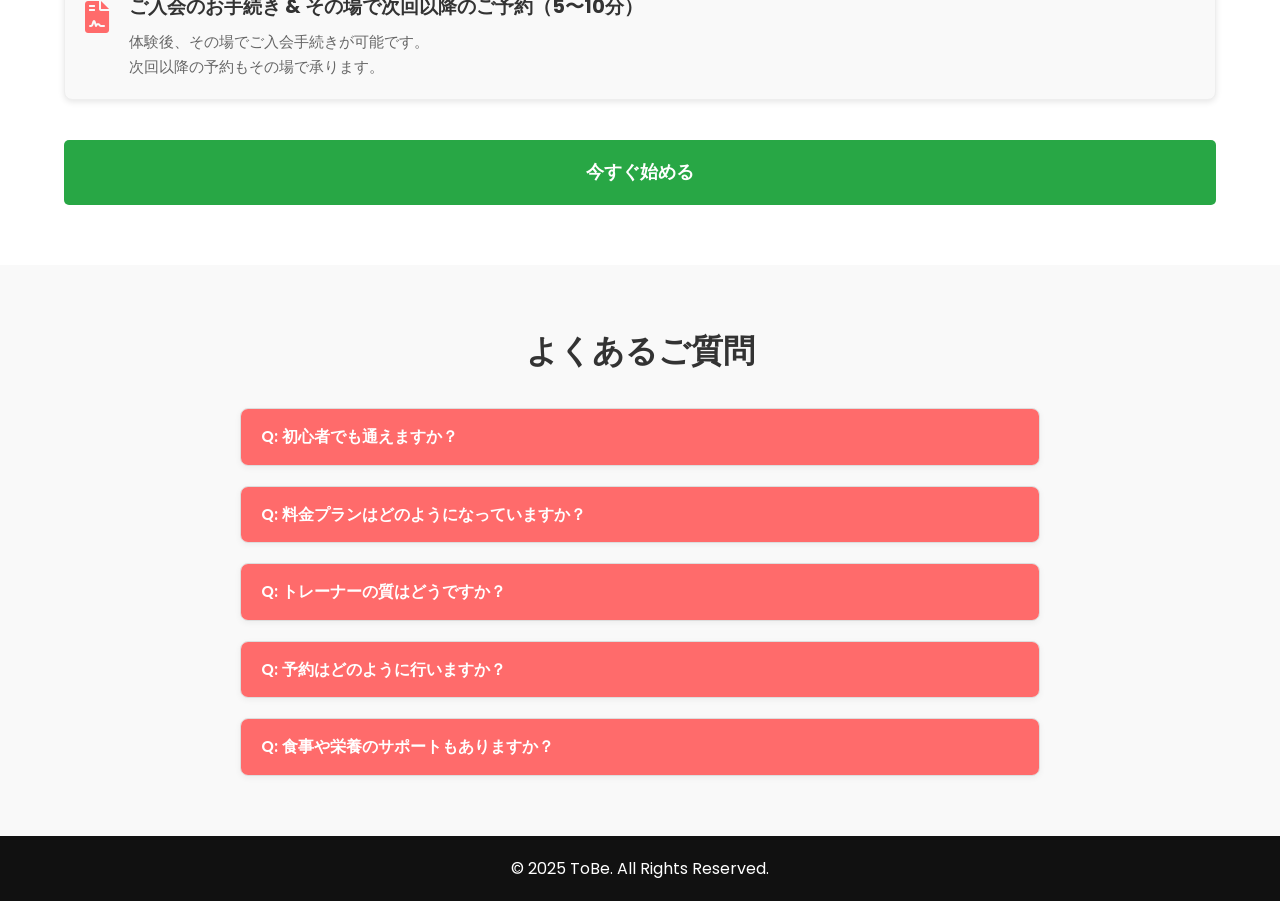
==== commit e7d37c14: "HTMLの更新" ====
--- a/index.html
+++ b/index.html
@@ -83,7 +83,7 @@
     <h1 class="hero-heading">
       <span class="hero-heading-text">
       あなたが思う、最高の体へ<br />
-      <span class="highlight">Luminous</span>
+      <span class="highlight">ToBe</span>
     </span>
     </h1>
     <p>理想の体型と健康を手に入れるための最短距離。</p>
@@ -94,7 +94,7 @@
 <!-- アクセスセクション -->
 <section id="access" class="content-section access">
   <div class="container">
-    <h2 class="section-title">パーソナルジムLuminous</h2>
+    <h2 class="section-title">パーソナルジムToBe</h2>
     <div class="access-grid">
       <div class="access-info">
         <p><strong>住所:</strong> 〒331-0841 埼玉県さいたま市大宮区東町2丁目 プチコーポ 101</p>
@@ -181,13 +181,15 @@
 
 <section id="pricing" class="pricing-section">
   <div class="pricing-container">
-    <h2 class="pricing-title">料金プラン</h2>
-    <!-- 必要に応じてサブタイトルなどを追加 -->
-    <!-- <p class="pricing-subtitle">お好きなプランをお選びいただけます</p> -->
+    <section class="pricing-header">
+      <h2>料金プラン</h2>
+      <p class="subtext">あなたの理想を叶えるための最適プランをご用意しています*一部抜粋</p>
+      <div class="divider"></div>
+    </section>
     
     <section id="pricing" class="pricing-section">
       <div class="container">
-        <h2 class="section-title">料金プラン</h2>
+        
     
         <div class="pricing-cards">
     
@@ -216,6 +218,8 @@
             
             <ul class="plan-features">
               <li>ウェア・タオル無料レンタル</li>
+              <li>シューズレンタル可能</li>
+              <li>ミネラルウォーター飲み放題</li>
             </ul>
           </div>
     
@@ -435,7 +439,7 @@
         <div class="faq-item">
           <div class="faq-question">Q: 初心者でも通えますか？</div>
           <div class="faq-answer">
-            <p>A: もちろんです。ToBeジムでは、初心者の方にも安心して始められるよう、丁寧なカウンセリングと個別に合わせたプログラムをご提供しております。トレーナーが一人ひとりのレベルに合わせた指導を行うため、初めての方でも無理なく続けられます。</p>
+            <p>A: もちろんです。当ジムでは、初心者の方にも安心して始められるよう、丁寧なカウンセリングと個別に合わせたプログラムをご提供しております。トレーナーが一人ひとりのレベルに合わせた指導を行うため、初めての方でも無理なく続けられます。</p>
           </div>
         </div>
         
@@ -443,7 +447,7 @@
         <div class="faq-item">
           <div class="faq-question">Q: 料金プランはどのようになっていますか？</div>
           <div class="faq-answer">
-            <p>A: 当ジムでは、月4プラン、月8プラン、都度利用チケットの3種類をご用意しております。プランにより、回数単価が異なりますので、ご自身のライフスタイルや目標に合わせてお選びいただけます。詳細は料金セクションをご覧ください。</p>
+            <p>A: 当ジムでは、サブスク、都度利用をご用意しております。プランにより、回数単価が異なりますので、ご自身のライフスタイルや目標に合わせてお選びいただけます。詳細は料金セクション、またはお問い合わせください。</p>
           </div>
         </div>
         
--- a/css/styles.css
+++ b/css/styles.css
@@ -479,7 +479,56 @@
   transform: translateY(-5px);
   box-shadow: 0 6px 15px rgba(0,0,0,0.15);
 }
-
+.pricing-header {
+  text-align: center;
+  margin-top: 60px;
+  margin-bottom: 40px;
+  position: relative;
+}
+
+.pricing-header h2 {
+  font-size: 2.4rem;
+  color: #222;
+  font-weight: 700;
+  letter-spacing: 2px;
+  margin-bottom: 10px;
+  background: linear-gradient(90deg, #ff3b2b, #ff8a00);
+  -webkit-background-clip: text;
+  -webkit-text-fill-color: transparent;
+  animation: fadeInDown 0.8s ease-in-out;
+}
+
+.pricing-header .subtext {
+  font-size: 1.1rem;
+  color: #666;
+  margin-bottom: 15px;
+  animation: fadeInUp 1s ease;
+}
+
+.divider {
+  width: 80px;
+  height: 4px;
+  background: linear-gradient(90deg, #ff3b2b, #ff8a00);
+  margin: 0 auto;
+  border-radius: 2px;
+  animation: expand 1s ease forwards;
+}
+
+/* アニメーション */
+@keyframes fadeInDown {
+  from { opacity: 0; transform: translateY(-15px); }
+  to { opacity: 1; transform: translateY(0); }
+}
+
+@keyframes fadeInUp {
+  from { opacity: 0; transform: translateY(15px); }
+  to { opacity: 1; transform: translateY(0); }
+}
+
+@keyframes expand {
+  from { width: 0; opacity: 0; }
+  to { width: 80px; opacity: 1; }
+}
 /* プランタイトル */
 .plan-title {
   font-size: 1.6rem;
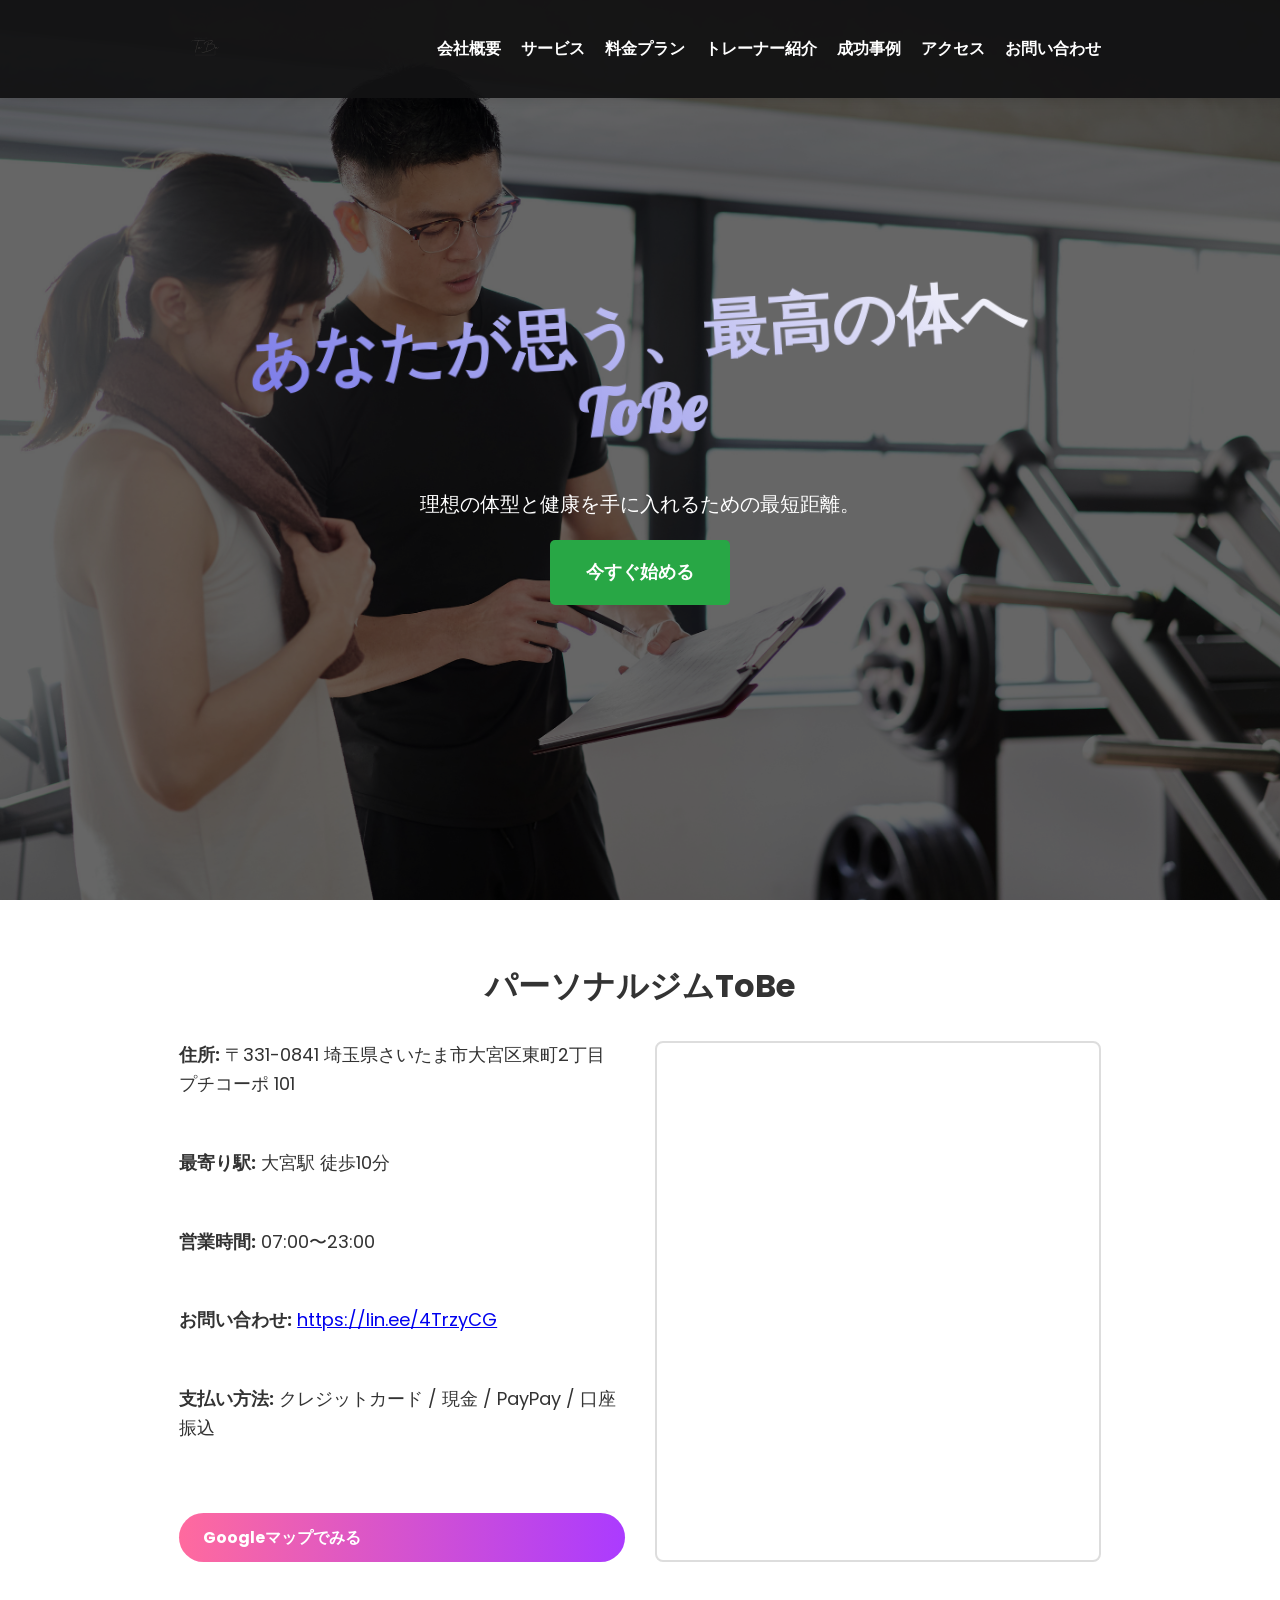
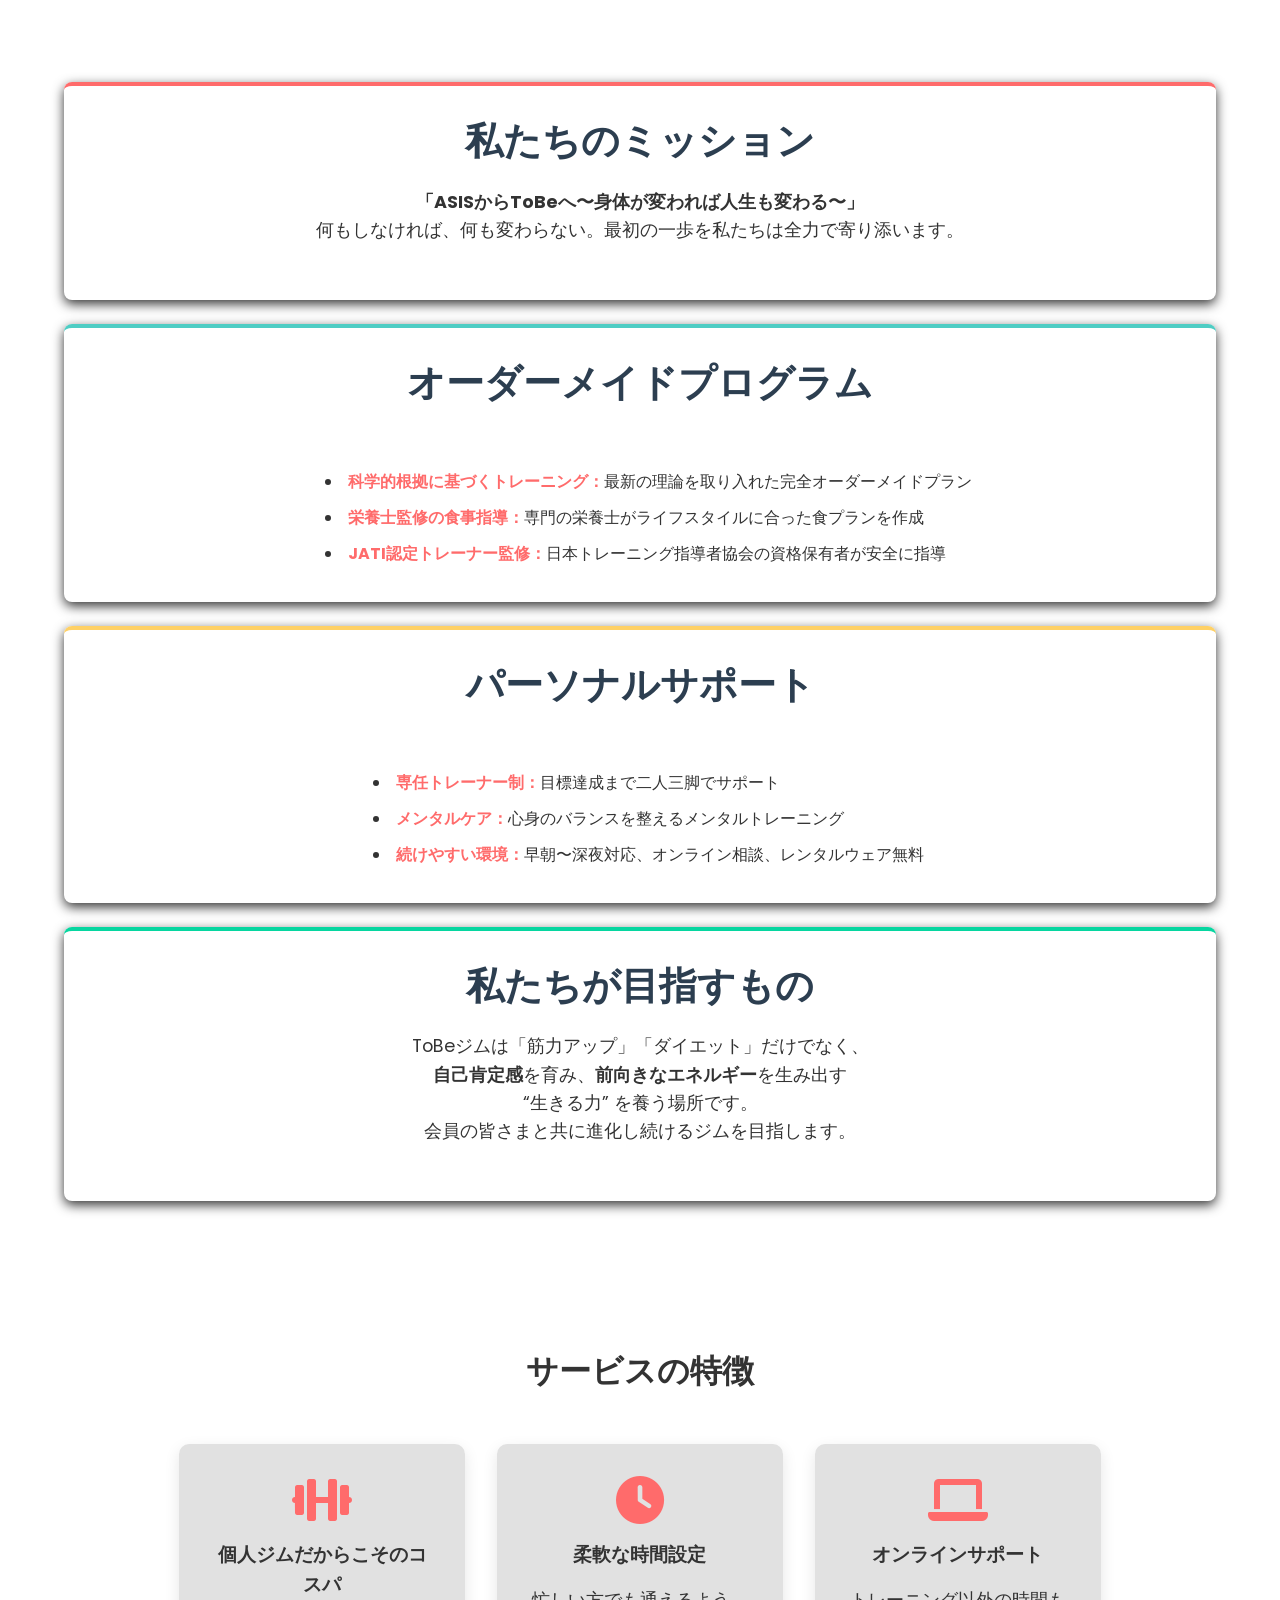
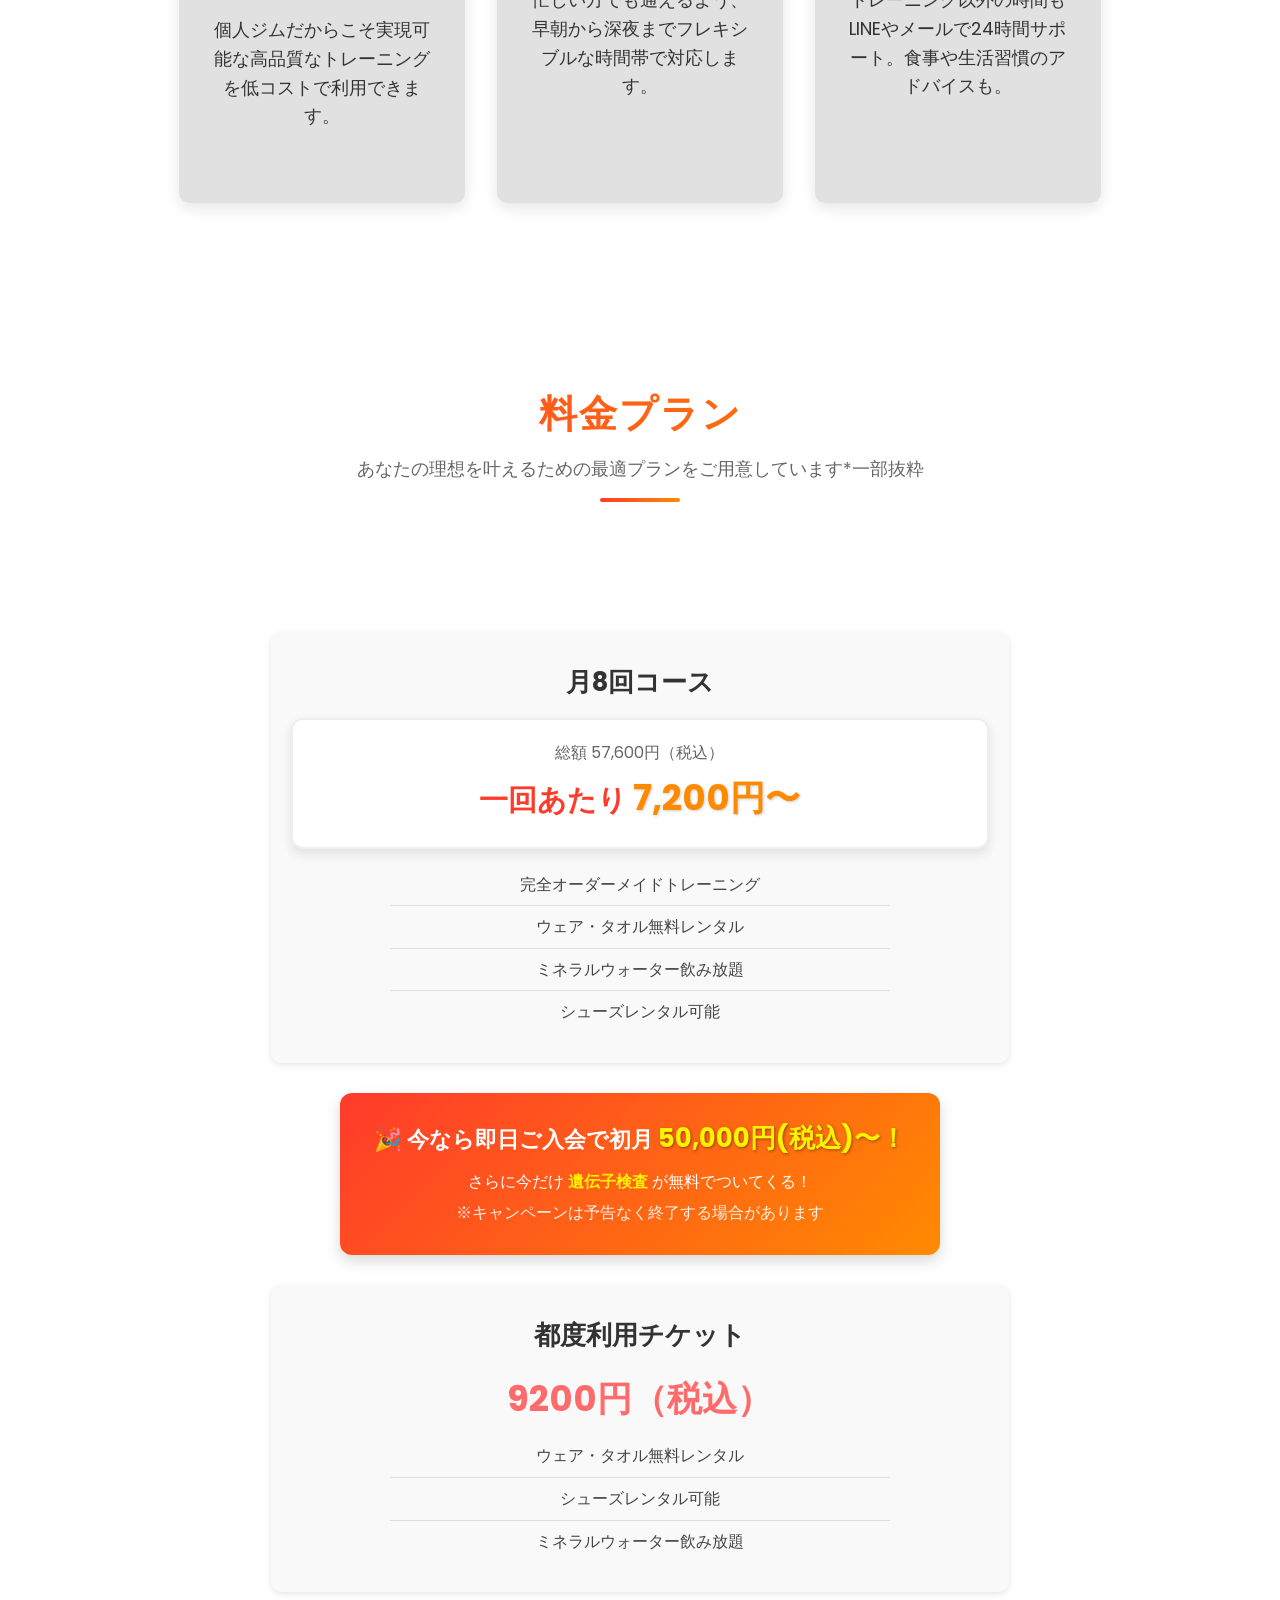
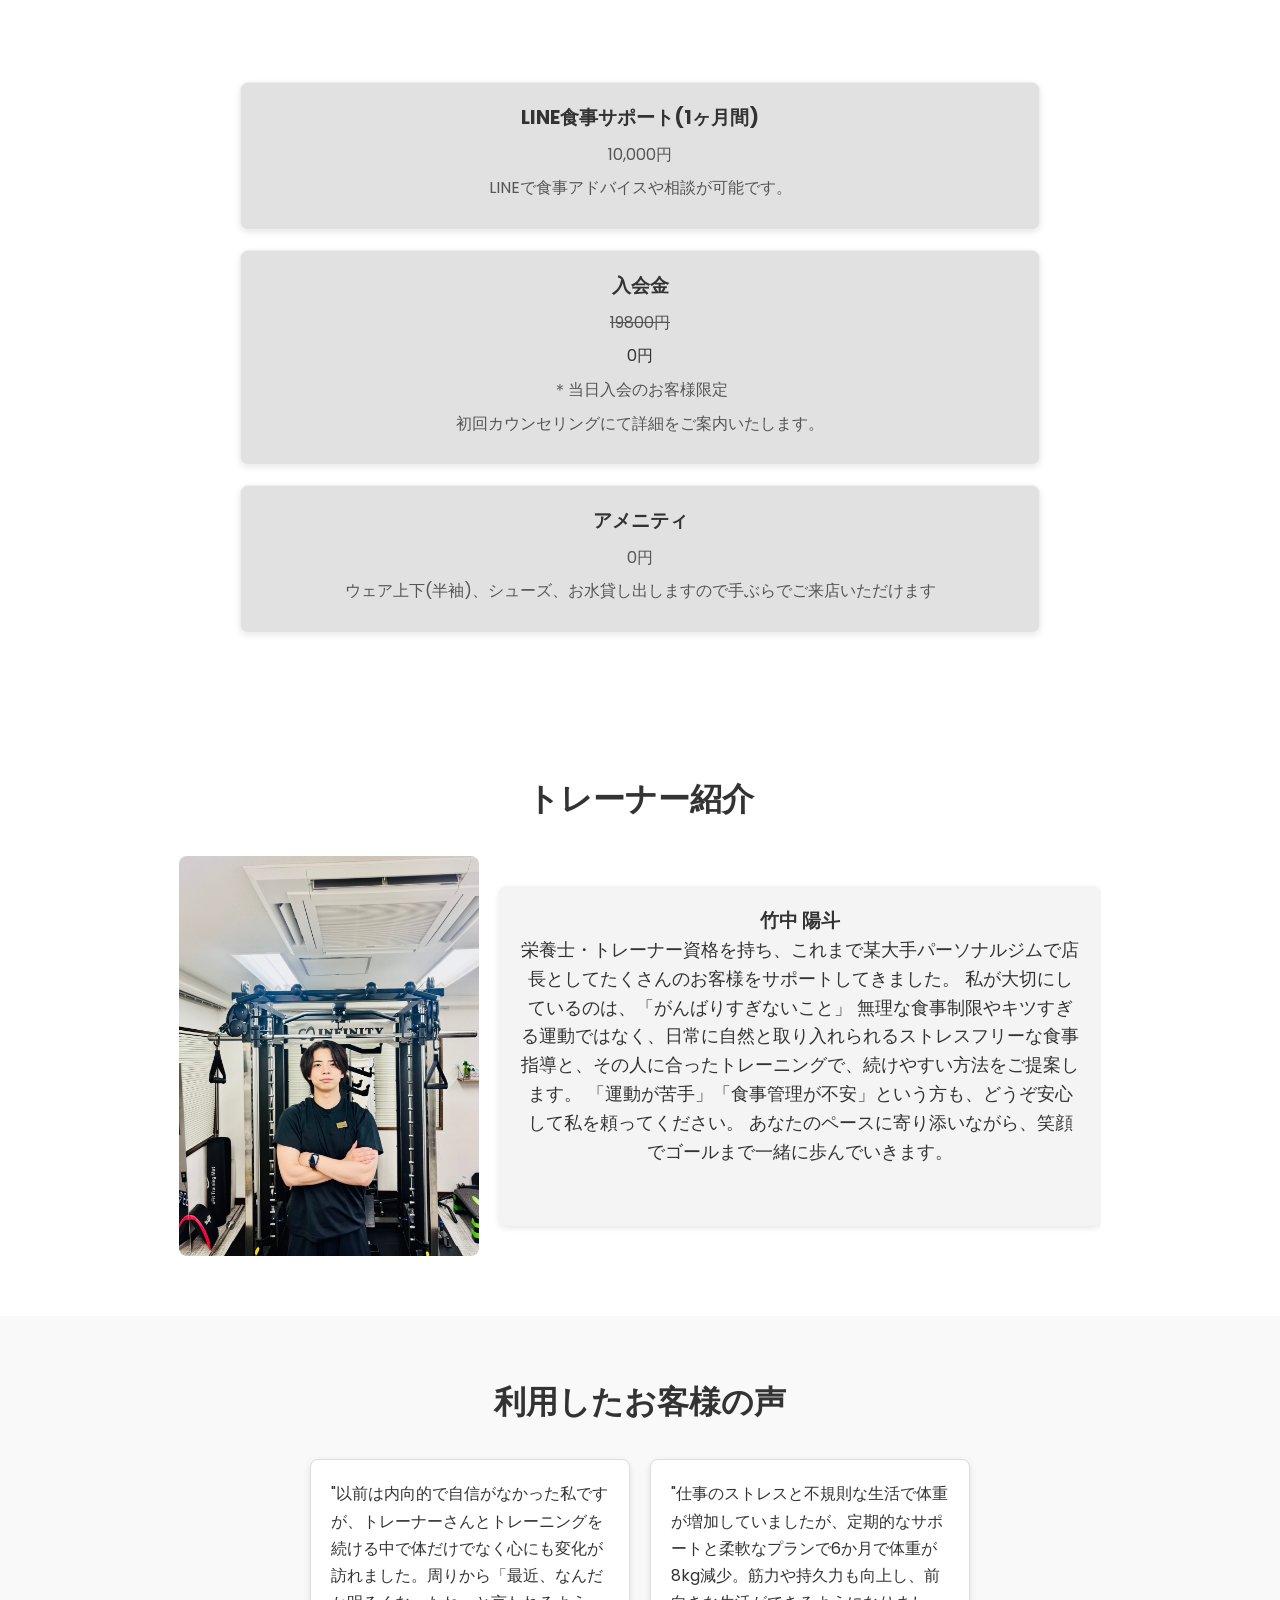
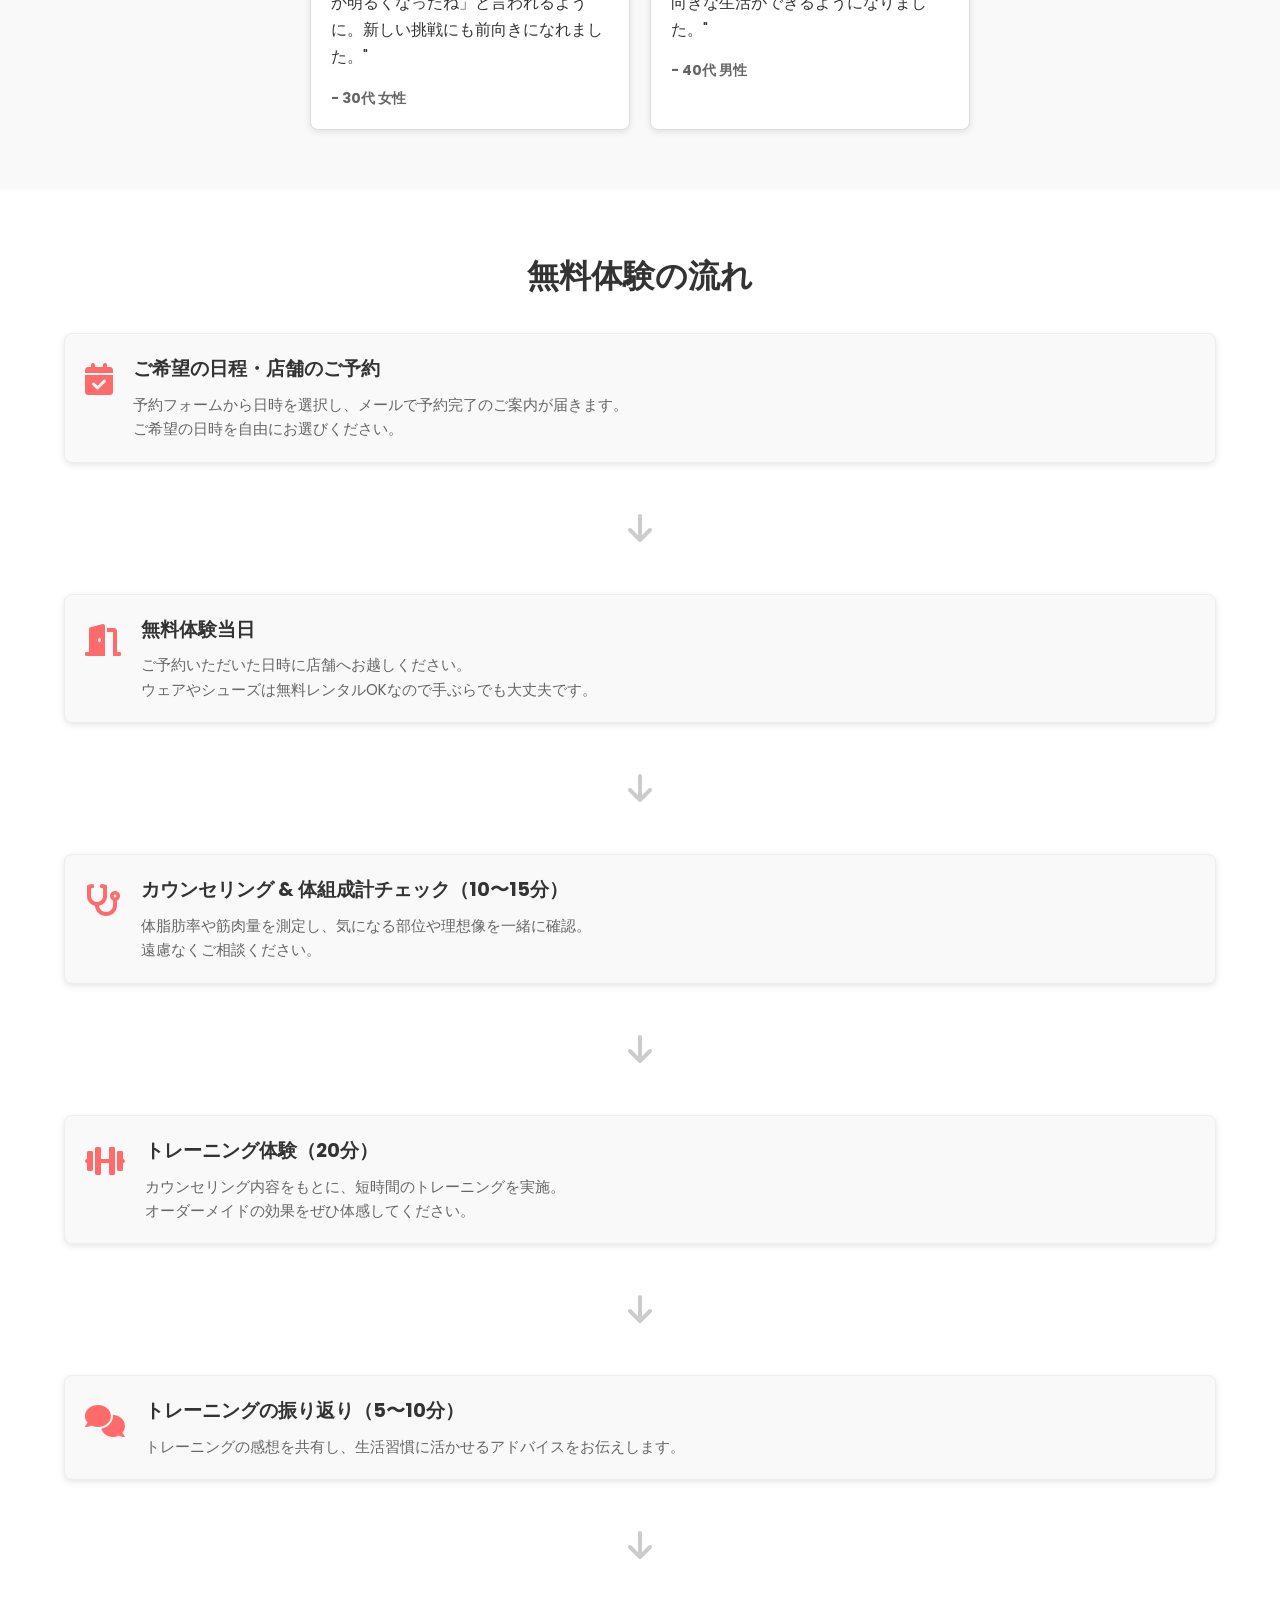
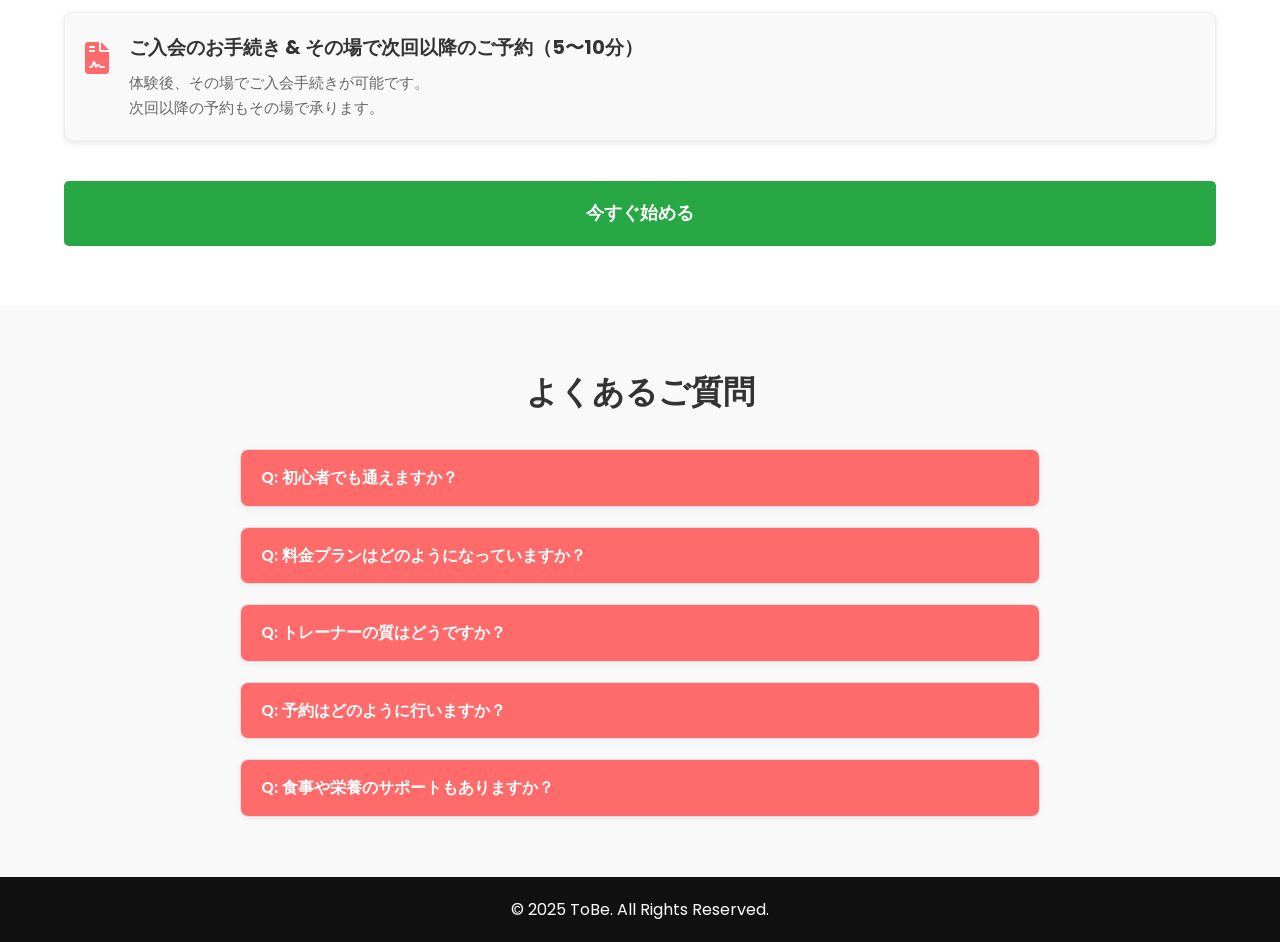
==== commit 1927532c: "CSSとHTMLの更新" ====
--- a/index.html
+++ b/index.html
@@ -193,11 +193,14 @@
     
         <div class="pricing-cards">
     
-          <!-- プラン1 -->
           <div class="pricing-card">
             <h3 class="plan-title">月8回コース</h3>
-            <p class="plan-price">（税込）57,600円</p>
-            <p class="plan-sub">一回8640円</p>
+          
+            <div class="price-box">
+              <p class="total-price">総額 57,600円（税込）</p>
+              <p class="per-price">一回あたり <span>7,200円〜</span></p>
+            </div>
+          
             <ul class="plan-features">
               <li>完全オーダーメイドトレーニング</li>
               <li>ウェア・タオル無料レンタル</li>
--- a/css/styles.css
+++ b/css/styles.css
@@ -29,7 +29,7 @@
   left: 0;
   width: 100%;
   height: 100%;
-  background: url("../img/背景.JPG") no-repeat center center;
+  
   background-size: cover;
   z-index: -1;
 }
@@ -503,6 +503,39 @@
   color: #666;
   margin-bottom: 15px;
   animation: fadeInUp 1s ease;
+}
+
+.price-box {
+  text-align: center;
+  background: #fff;
+  border: 2px solid #eee;
+  border-radius: 12px;
+  padding: 20px;
+  margin: 15px 0;
+  box-shadow: 0 5px 12px rgba(0, 0, 0, 0.1);
+  transition: transform 0.3s ease;
+}
+
+.price-box:hover {
+  transform: translateY(-5px);
+}
+
+.total-price {
+  font-size: 1rem;
+  color: #666;
+  margin-bottom: 5px;
+}
+
+.per-price {
+  font-size: 1.8rem;
+  font-weight: 700;
+  color: #ff3b2b;
+}
+
+.per-price span {
+  font-size: 2.2rem;
+  color: #ff8a00;
+  text-shadow: 1px 1px 3px rgba(0,0,0,0.2);
 }
 
 .divider {
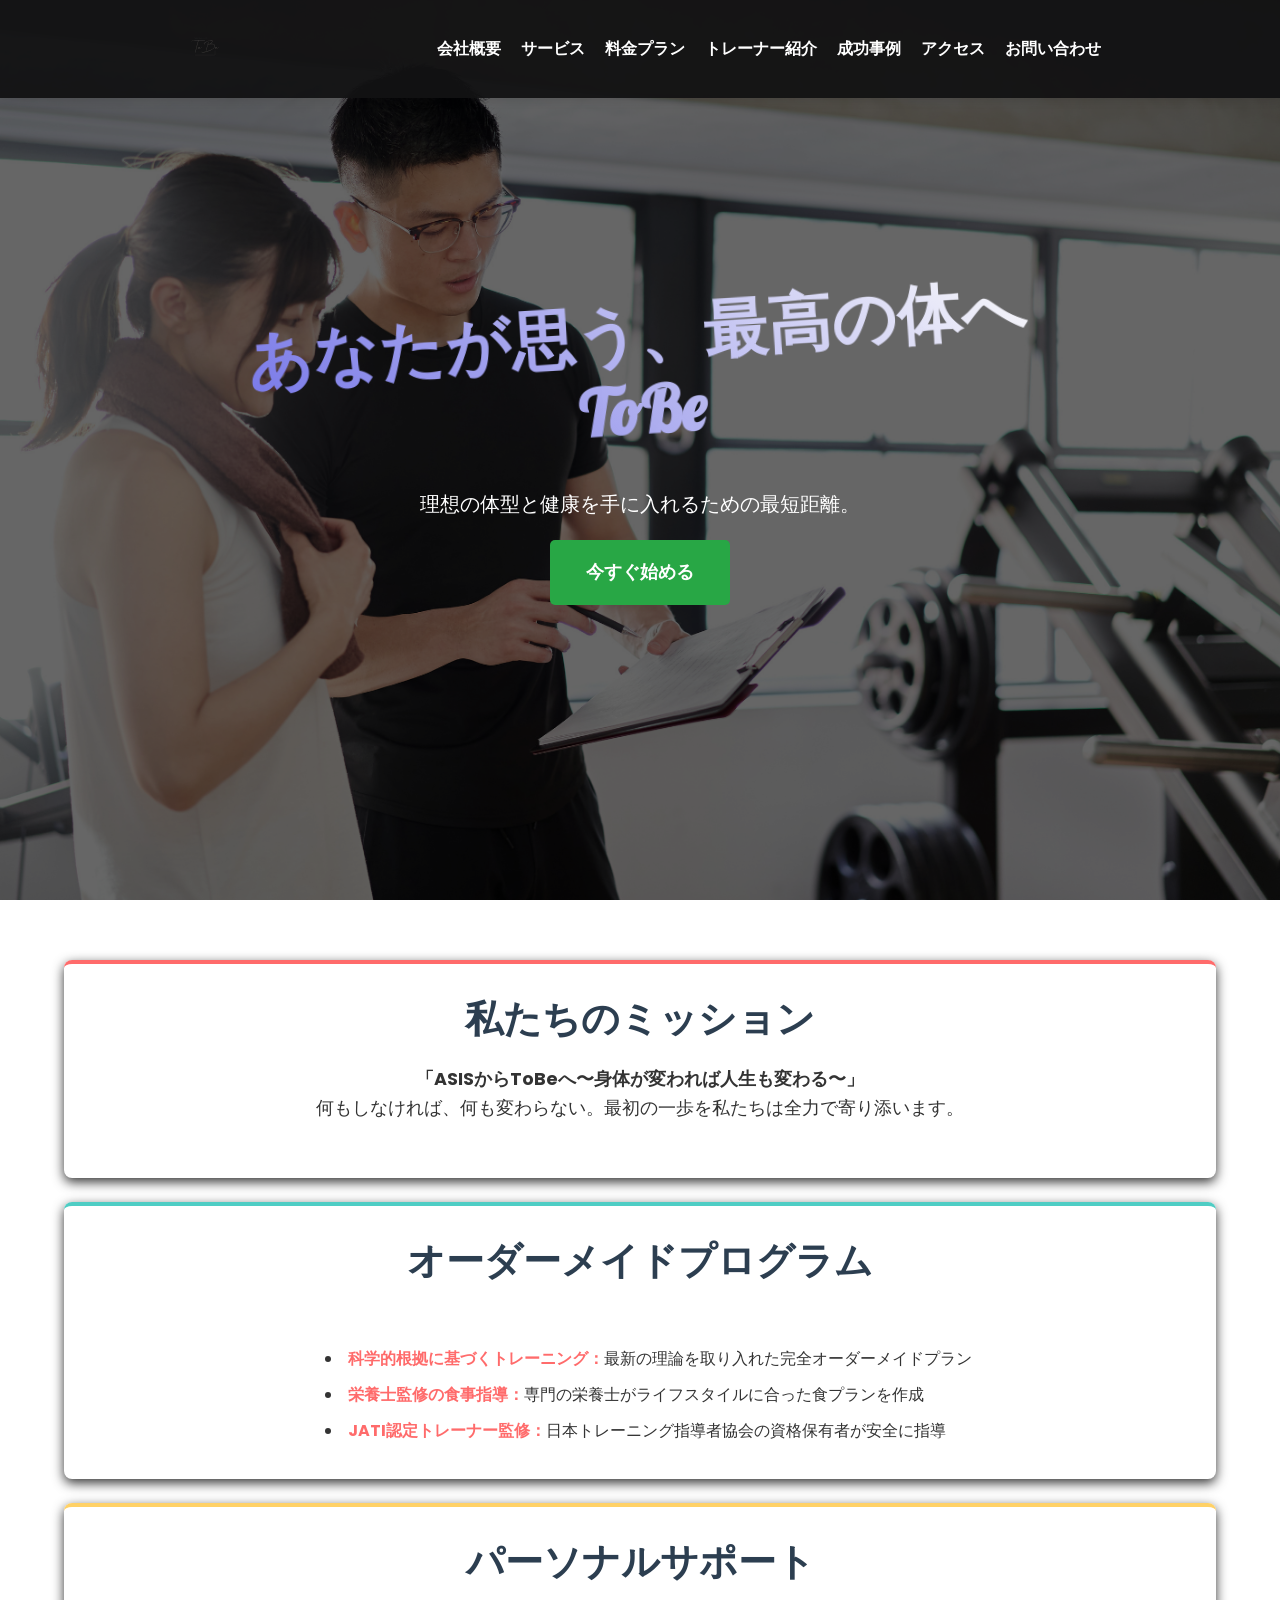
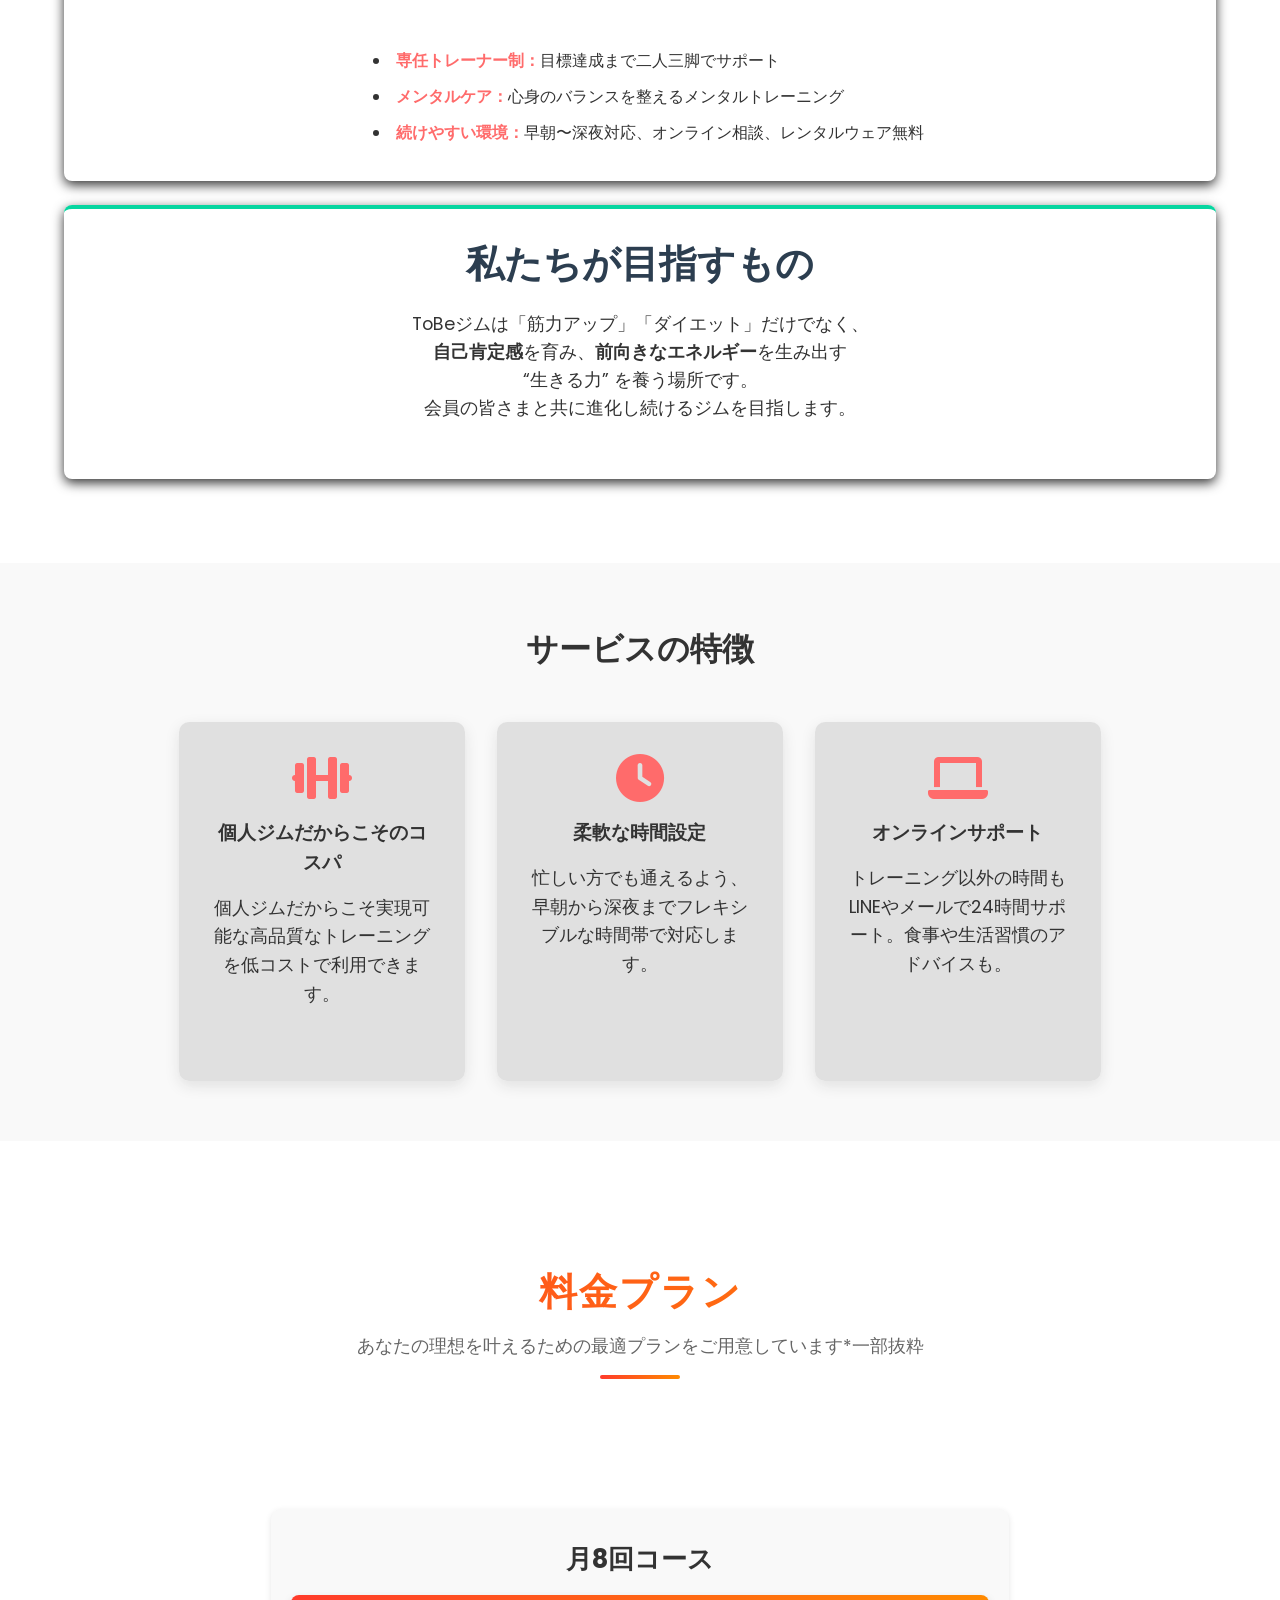
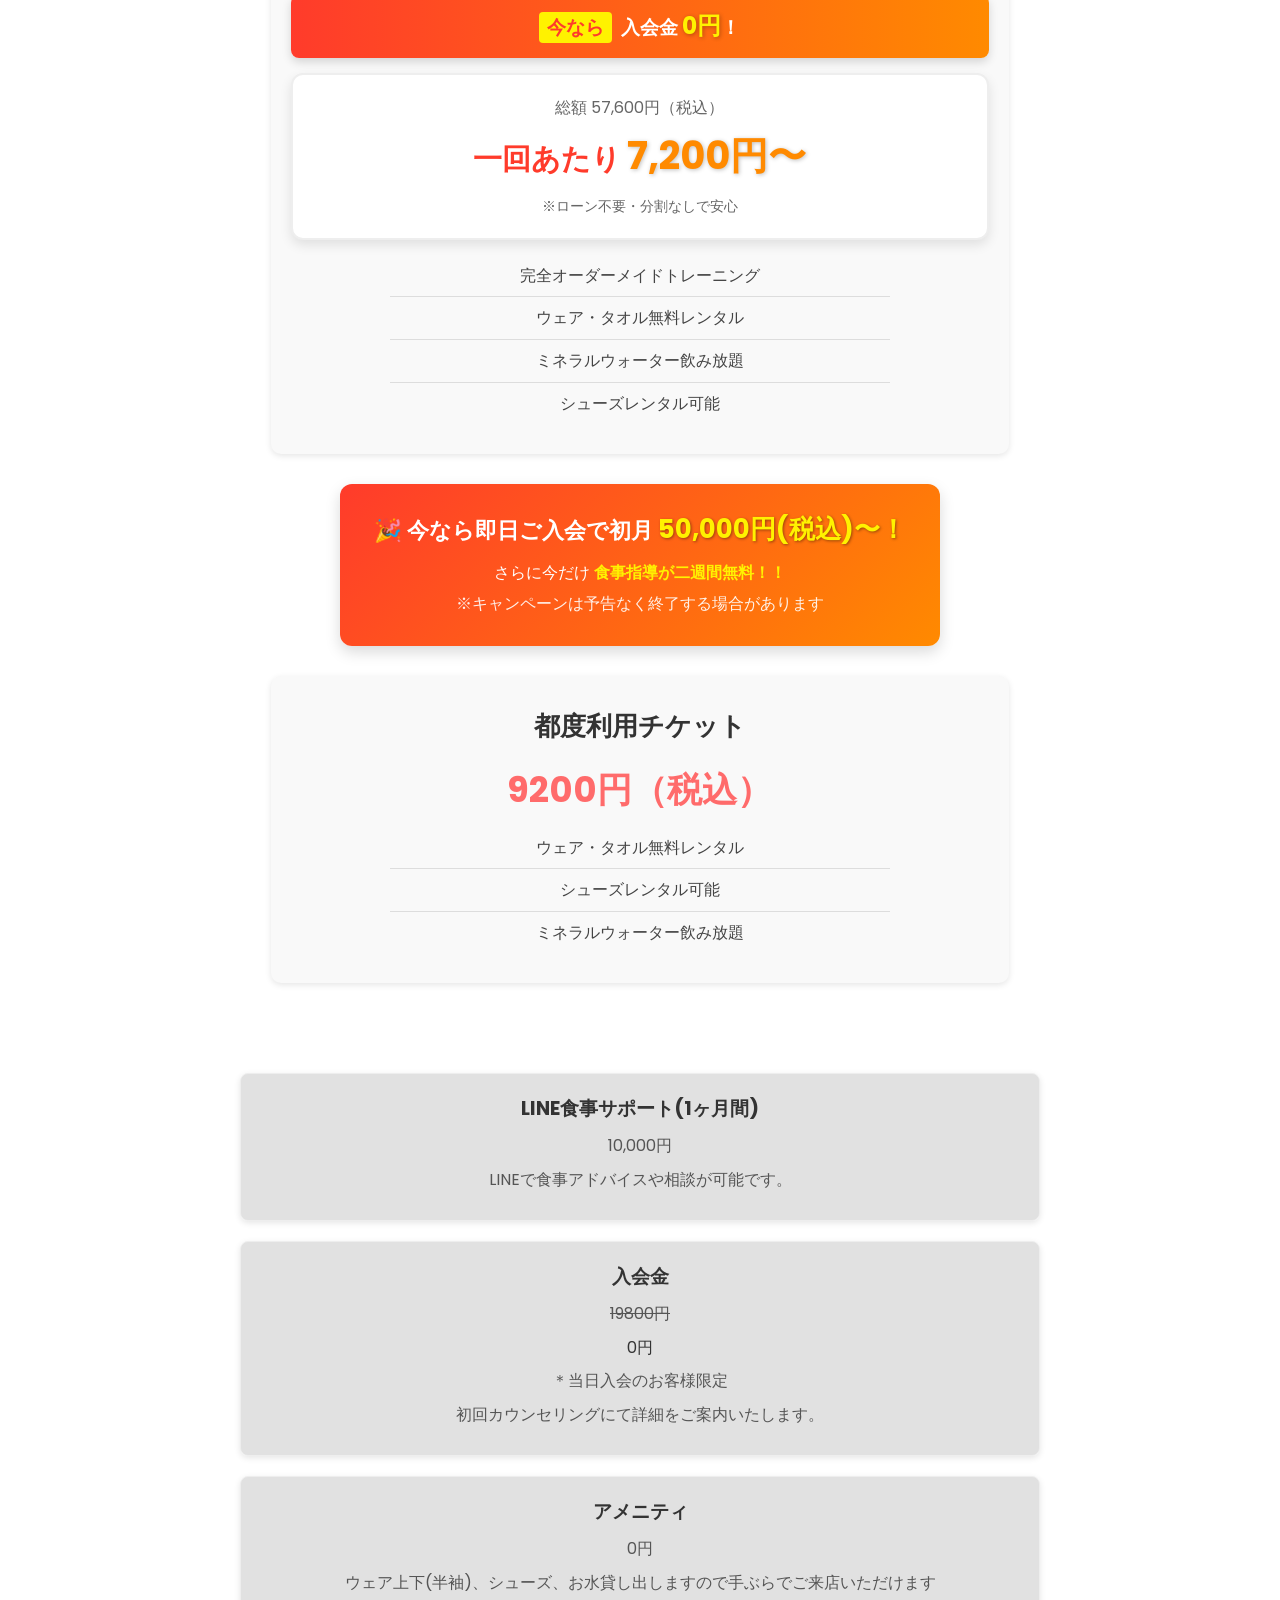
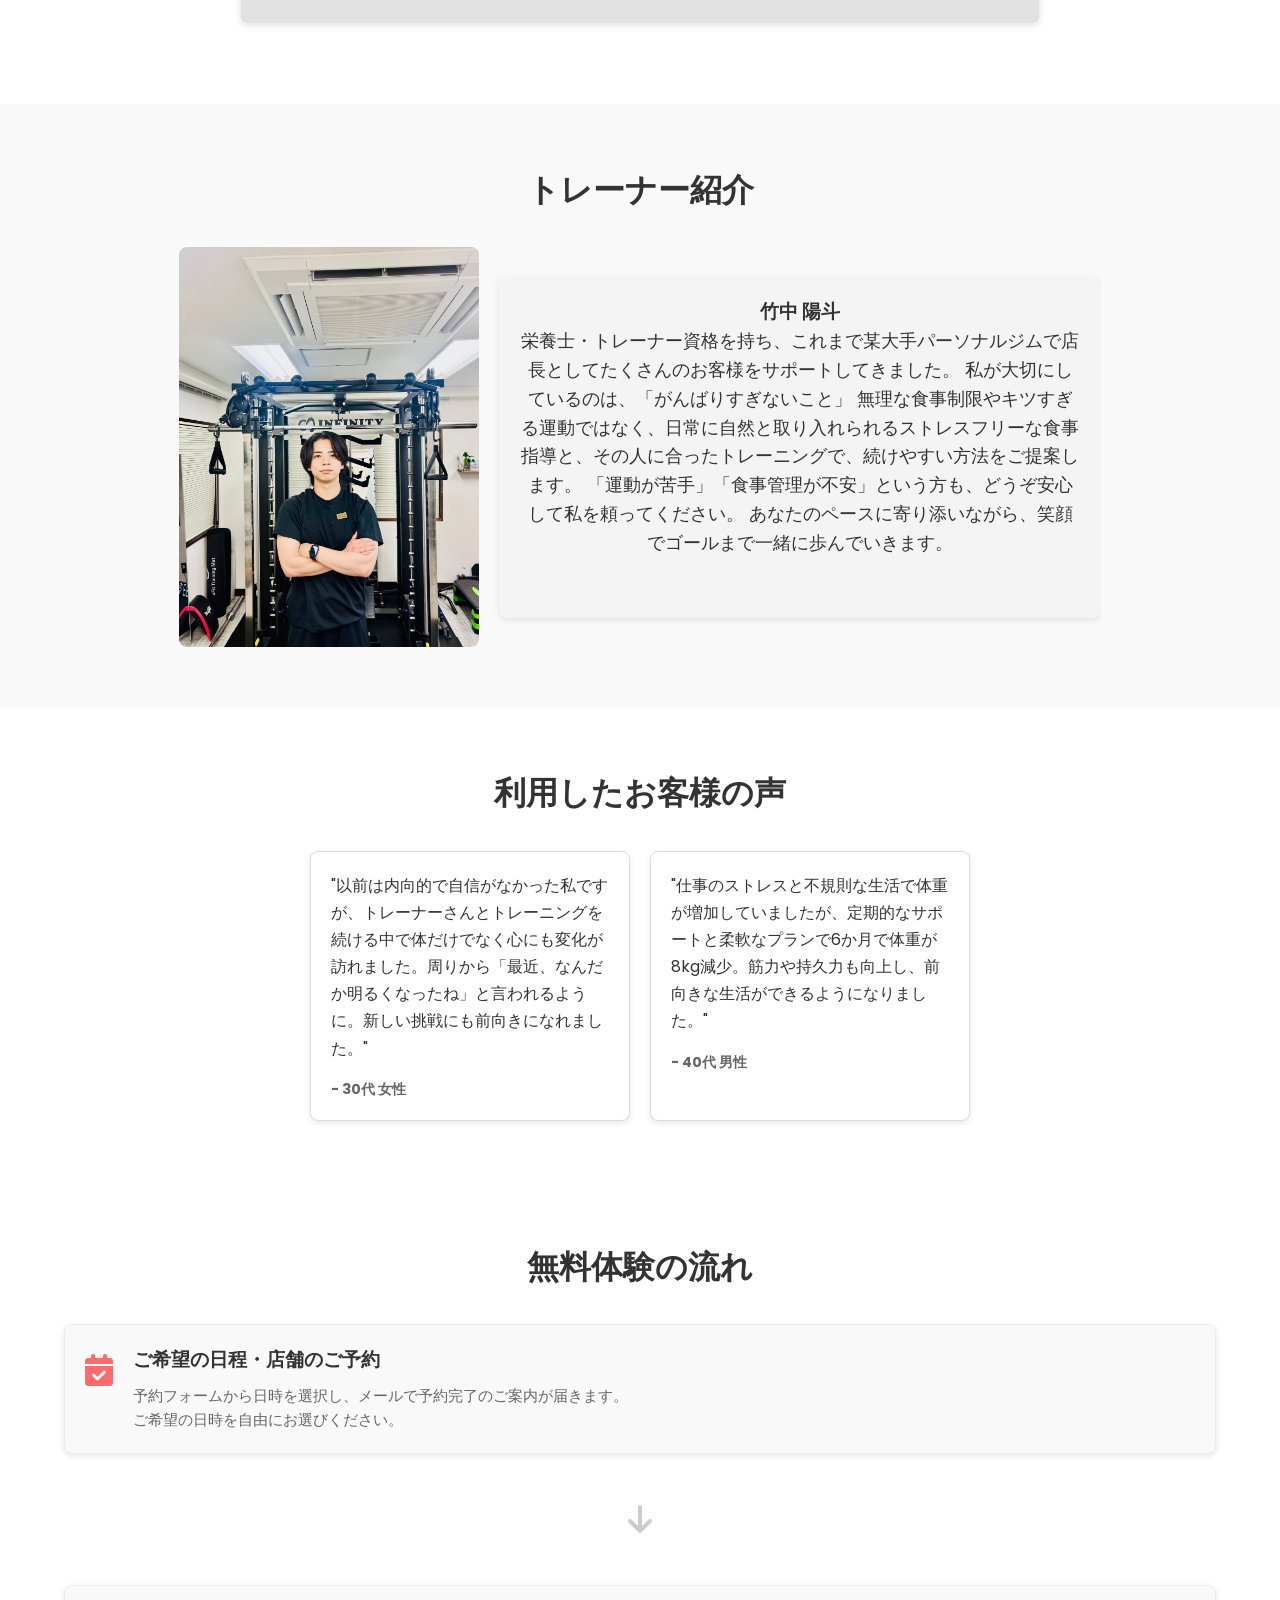
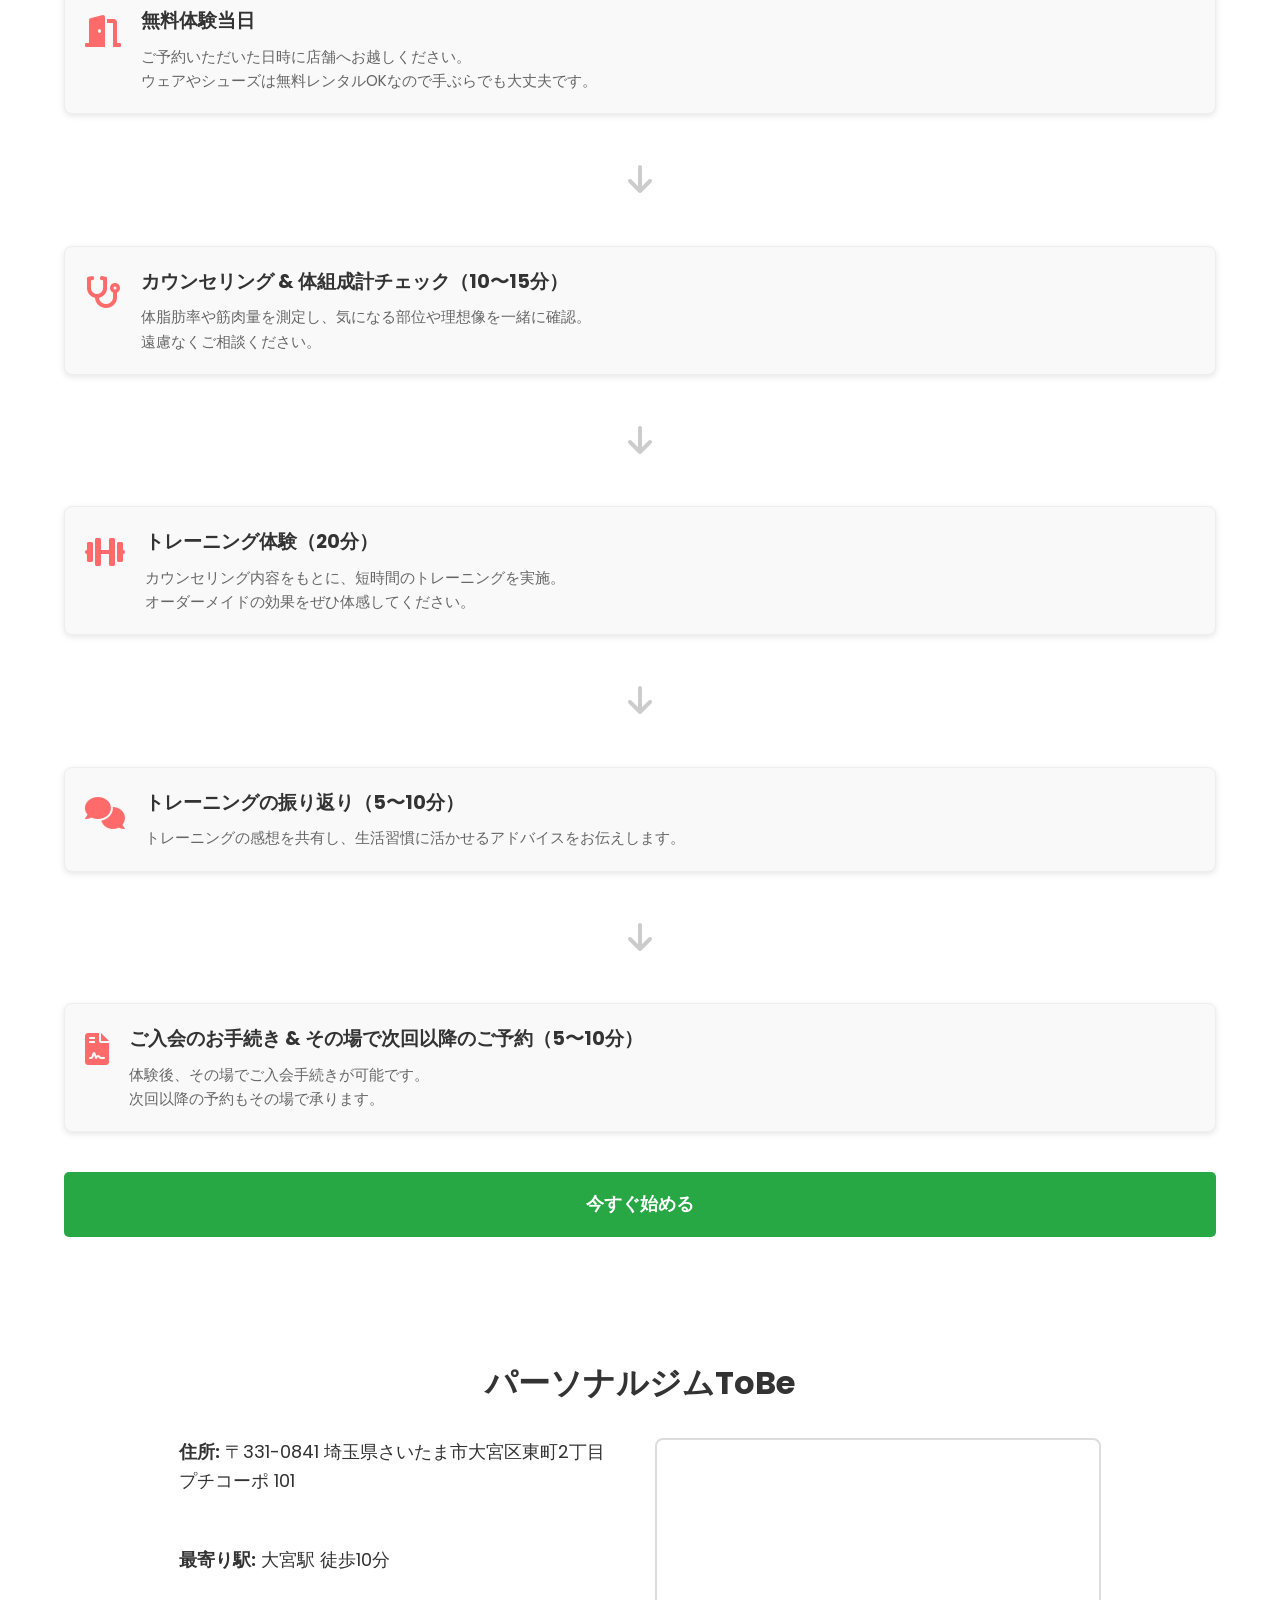
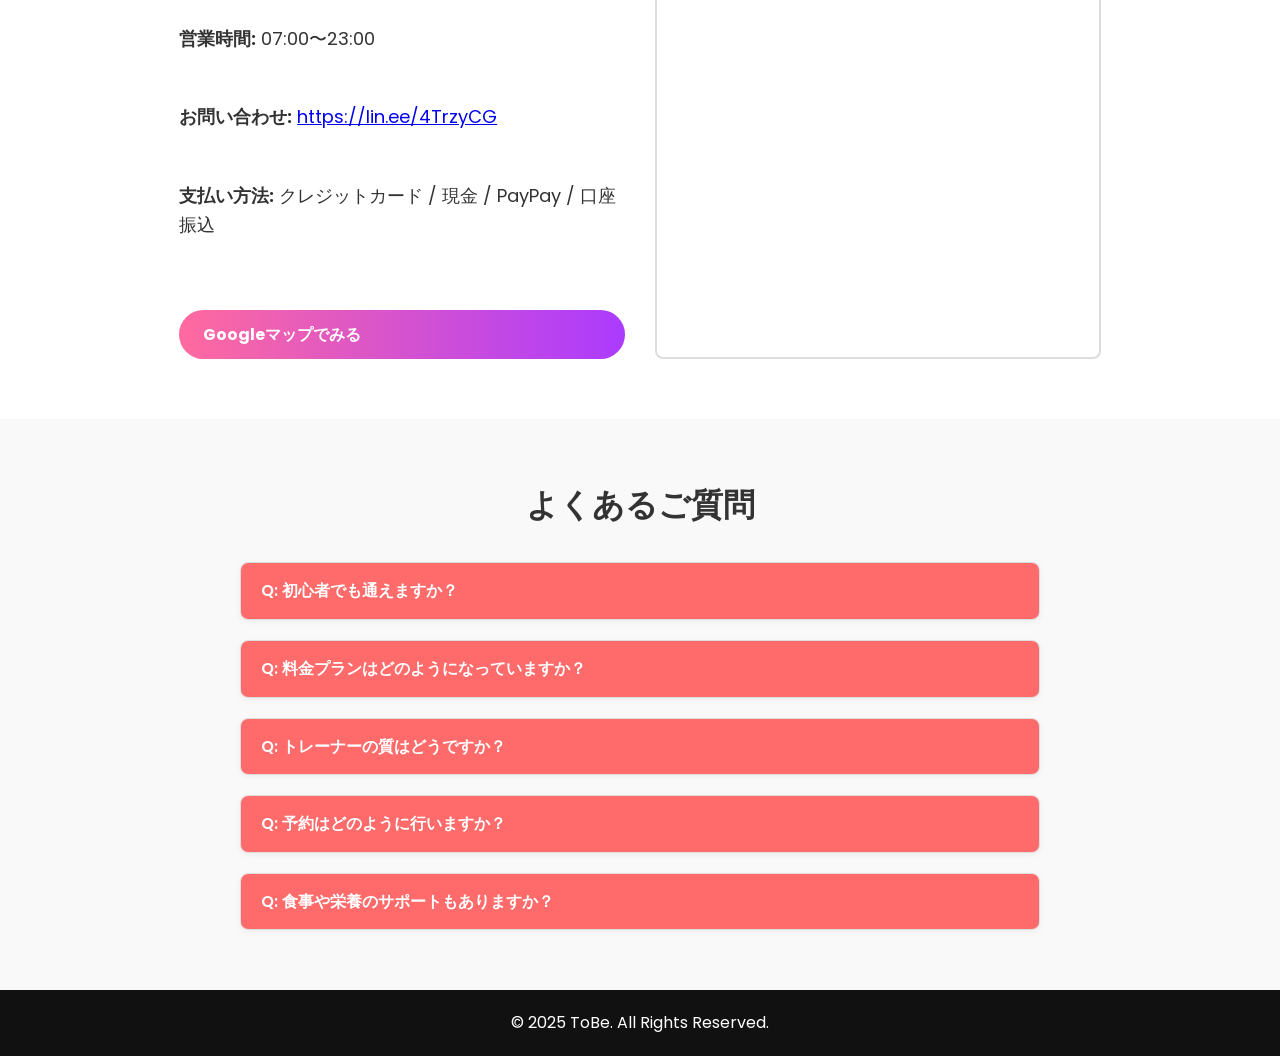
==== commit cd641e7b: "CSSとHTMLの更新" ====
--- a/index.html
+++ b/index.html
@@ -91,7 +91,338 @@
   </div>
 </section>
 
-<!-- アクセスセクション -->
+
+
+  <!-- Aboutセクション -->
+ <section id="about" class="content-section">
+   <div class="container">
+     <!-- ミッションブロック -->
+     <div class="about-block mission-block">
+       <h2 class="section-title">私たちのミッション</h2>
+       <p><strong>「ASISからToBeへ〜身体が変われば人生も変わる〜」</strong><br>
+        何もしなければ、何も変わらない。最初の一歩を私たちは全力で寄り添います。</p>
+     </div>
+
+     <!-- プログラムブロック -->
+     <div class="about-block program-block">
+       <h2 class="section-title">オーダーメイドプログラム</h2>
+       <ul class="feature-list">
+         <li><strong>科学的根拠に基づくトレーニング：</strong>最新の理論を取り入れた完全オーダーメイドプラン</li>
+         <li><strong>栄養士監修の食事指導：</strong>専門の栄養士がライフスタイルに合った食プランを作成</li>
+         <li><strong>JATI認定トレーナー監修：</strong>日本トレーニング指導者協会の資格保有者が安全に指導</li>
+       </ul>
+     </div>
+
+     <!-- サポートブロック -->
+     <div class="about-block support-block">
+       <h2 class="section-title">パーソナルサポート</h2>
+       <ul class="feature-list">
+         <li><strong>専任トレーナー制：</strong>目標達成まで二人三脚でサポート</li>
+         <li><strong>メンタルケア：</strong>心身のバランスを整えるメンタルトレーニング</li>
+         <li><strong>続けやすい環境：</strong>早朝〜深夜対応、オンライン相談、レンタルウェア無料</li>
+       </ul>
+     </div>
+
+     <!-- ビジョンブロック -->
+     <div class="about-block vision-block">
+       <h2 class="section-title">私たちが目指すもの</h2>
+       <p>
+         ToBeジムは「筋力アップ」「ダイエット」だけでなく、<br>
+         <strong>自己肯定感</strong>を育み、<strong>前向きなエネルギー</strong>を生み出す<br>
+         “生きる力” を養う場所です。<br>
+         会員の皆さまと共に進化し続けるジムを目指します。
+       </p>
+     </div>
+   </div>
+ </section>
+
+  <section id="features" class="content-section">
+    <div class="container">
+        <h2 class="section-title">サービスの特徴</h2>
+        <div class="features">
+            <div class="feature">
+                <i class="fas fa-dumbbell"></i>
+                <h3>個人ジムだからこそのコスパ</h3>
+                <p>個人ジムだからこそ実現可能な高品質なトレーニングを低コストで利用できます。</p>
+            </div>
+            <div class="feature">
+                <i class="fas fa-clock"></i>
+                <h3>柔軟な時間設定</h3>
+                <p>忙しい方でも通えるよう、早朝から深夜までフレキシブルな時間帯で対応します。</p>
+            </div>
+            <div class="feature">
+                <i class="fas fa-laptop"></i>
+                <h3>オンラインサポート</h3>
+                <p>トレーニング以外の時間もLINEやメールで24時間サポート。食事や生活習慣のアドバイスも。</p>
+            </div>
+        </div>
+    </div>
+</section>
+
+<section id="pricing" class="pricing-section">
+  <div class="pricing-container">
+    <section class="pricing-header">
+      <h2>料金プラン</h2>
+      <p class="subtext">あなたの理想を叶えるための最適プランをご用意しています*一部抜粋</p>
+      <div class="divider"></div>
+    </section>
+    
+    <section id="pricing" class="pricing-section">
+      <div class="container">
+        
+    
+        <div class="pricing-cards">
+    
+          <div class="pricing-card">
+            <h3 class="plan-title">月8回コース</h3>
+          
+            <!-- 🔥 入会金無料バナー -->
+            <div class="join-banner">
+              <p><span>今なら</span> 入会金 <strong>0円</strong>！</p>
+            </div>
+          
+            <div class="price-box">
+              <p class="total-price">総額 57,600円（税込）</p>
+              <p class="per-price">
+                一回あたり <span>7,200円〜</span>
+              </p>
+              <p class="loan-note">※ローン不要・分割なしで安心</p>
+            </div>
+          
+            <ul class="plan-features">
+              <li>完全オーダーメイドトレーニング</li>
+              <li>ウェア・タオル無料レンタル</li>
+              <li>ミネラルウォーター飲み放題</li>
+              <li>シューズレンタル可能</li>
+            </ul>
+          </div>
+          <div class="campaign-banner">
+            <h3>🎉 今なら即日ご入会で初月 <span>50,000円(税込)〜！</span></h3>
+            <p>さらに今だけ <strong>食事指導が二週間無料！！</strong> </p>
+            <p class="campaign-note">※キャンペーンは予告なく終了する場合があります</p>
+          </div>
+    
+          <!-- プラン2 -->
+          <div class="pricing-card">
+            <h3 class="plan-title">都度利用チケット</h3>
+            <p class="plan-price">9200円（税込）</p>
+            
+            <ul class="plan-features">
+              <li>ウェア・タオル無料レンタル</li>
+              <li>シューズレンタル可能</li>
+              <li>ミネラルウォーター飲み放題</li>
+            </ul>
+          </div>
+    
+    
+        </div>
+    
+        
+      </div>
+    </section>
+    
+    
+    <!-- 中段：LINE食事サポート -->
+    <div class="middle-row wide-box">
+      <h4>LINE食事サポート(1ヶ月間)</h4>
+      <p>10,000円</p>
+      <p>LINEで食事アドバイスや相談が可能です。</p>
+    </div>
+
+    <!-- 下段：入会金 -->
+    <div class="bottom-row wide-box">
+      <h4>入会金</h4>
+      <p><p><del>19800円</del></p>0円</p>
+      <p>＊当日入会のお客様限定</p>
+      <p>初回カウンセリングにて詳細をご案内いたします。</p>
+    </div>
+
+    <div class="bottom-row wide-box">
+      <h4>アメニティ</h4>
+      <p>0円</p>
+      <p>ウェア上下(半袖)、シューズ、お水貸し出しますので手ぶらでご来店いただけます</p>
+    </div>
+
+  </div>
+</section>
+
+  <!-- トレーナー紹介セクション -->
+<section id="trainers" class="content-section">
+  <div class="container">
+    <h2 class="section-title">トレーナー紹介</h2>
+    <div class="trainer-slider">
+      <div class="trainer-card active" data-index="0">
+        <div class="trainer-image">
+          <img src="img/竹.JPG" alt="トレーナー1">
+        </div>
+        <div class="trainer-info">
+          <h3>竹中 陽斗</h3>
+          <p>栄養士・トレーナー資格を持ち、これまで某大手パーソナルジムで店長としてたくさんのお客様をサポートしてきました。
+            私が大切にしているのは、「がんばりすぎないこと」
+            無理な食事制限やキツすぎる運動ではなく、日常に自然と取り入れられるストレスフリーな食事指導と、その人に合ったトレーニングで、続けやすい方法をご提案します。
+            「運動が苦手」「食事管理が不安」という方も、どうぞ安心して私を頼ってください。
+            あなたのペースに寄り添いながら、笑顔でゴールまで一緒に歩んでいきます。</p>
+        </div>
+      </div>
+      <!-- 必要に応じて追加 -->
+    </div>
+  </div>
+</section>
+
+  <!-- 成功事例（お客様の声）セクション -->
+  <section id="testimonials" class="content-section">
+    <div class="container">
+      <h2 class="section-title">利用したお客様の声</h2>
+      <div class="testimonials-grid">
+        <div class="testimonial-card">
+          
+          <div class="testimonial-text">
+            <p>"以前は内向的で自信がなかった私ですが、トレーナーさんとトレーニングを続ける中で体だけでなく心にも変化が訪れました。周りから「最近、なんだか明るくなったね」と言われるように。新しい挑戦にも前向きになれました。"</p>
+            <h4>- 30代 女性</h4>
+          </div>
+        </div>
+        <div class="testimonial-card">
+         
+          <div class="testimonial-text">
+            <p>"仕事のストレスと不規則な生活で体重が増加していましたが、定期的なサポートと柔軟なプランで6か月で体重が8kg減少。筋力や持久力も向上し、前向きな生活ができるようになりました。"</p>
+            <h4>- 40代 男性</h4>
+          </div>
+        </div>
+      </div>
+    </div>
+  </section>
+
+  <section id="trial-flow" class="flow-section">
+    <div class="container">
+      <h2 class="section-title">無料体験の流れ</h2>
+      <div class="flow-steps">
+        <!-- STEP 1 -->
+        <div class="flow-step">
+          <!-- 左側：アイコン + テキスト -->
+          <div class="step-left">
+            <div class="step-icon">
+              <i class="fas fa-calendar-check"></i>
+            </div>
+            <div class="step-content">
+              <h3>ご希望の日程・店舗のご予約</h3>
+              <p>
+                予約フォームから日時を選択し、メールで予約完了のご案内が届きます。<br>
+                ご希望の日時を自由にお選びください。
+              </p>
+            </div>
+          </div>
+        </div>
+  
+        <!-- 矢印 -->
+        <div class="flow-arrow">
+          <i class="fas fa-arrow-down"></i>
+        </div>
+  
+        <!-- STEP 2 -->
+        <div class="flow-step">
+          <div class="step-left">
+            <div class="step-icon">
+              <i class="fas fa-door-open"></i>
+            </div>
+            <div class="step-content">
+              <h3>無料体験当日</h3>
+              <p>
+                ご予約いただいた日時に店舗へお越しください。<br>
+                ウェアやシューズは無料レンタルOKなので手ぶらでも大丈夫です。
+              </p>
+            </div>
+          </div>
+        </div>
+  
+        <!-- 矢印 -->
+        <div class="flow-arrow">
+          <i class="fas fa-arrow-down"></i>
+        </div>
+  
+        <!-- STEP 3 -->
+        <div class="flow-step">
+          <div class="step-left">
+            <div class="step-icon">
+              <i class="fas fa-stethoscope"></i>
+            </div>
+            <div class="step-content">
+              <h3>カウンセリング &amp; 体組成計チェック（10〜15分）</h3>
+              <p>
+                体脂肪率や筋肉量を測定し、気になる部位や理想像を一緒に確認。<br>
+                遠慮なくご相談ください。
+              </p>
+            </div>
+          </div>
+        </div>
+  
+        <!-- 矢印 -->
+        <div class="flow-arrow">
+          <i class="fas fa-arrow-down"></i>
+        </div>
+  
+        <!-- STEP 4 -->
+        <div class="flow-step">
+          <div class="step-left">
+            <div class="step-icon">
+              <i class="fas fa-dumbbell"></i>
+            </div>
+            <div class="step-content">
+              <h3>トレーニング体験（20分）</h3>
+              <p>
+                カウンセリング内容をもとに、短時間のトレーニングを実施。<br>
+                オーダーメイドの効果をぜひ体感してください。
+              </p>
+            </div>
+          </div>
+        </div>
+  
+        <!-- 矢印 -->
+        <div class="flow-arrow">
+          <i class="fas fa-arrow-down"></i>
+        </div>
+  
+        <!-- STEP 5 -->
+        <div class="flow-step">
+          <div class="step-left">
+            <div class="step-icon">
+              <i class="fas fa-comments"></i>
+            </div>
+            <div class="step-content">
+              <h3>トレーニングの振り返り（5〜10分）</h3>
+              <p>
+                トレーニングの感想を共有し、生活習慣に活かせるアドバイスをお伝えします。<br>
+               
+              </p>
+            </div>
+          </div>
+        </div>
+  
+        <!-- 矢印 -->
+        <div class="flow-arrow">
+          <i class="fas fa-arrow-down"></i>
+        </div>
+  
+        <!-- STEP 6 -->
+        <div class="flow-step">
+          <div class="step-left">
+            <div class="step-icon">
+              <i class="fas fa-file-contract"></i>
+            </div>
+            <div class="step-content">
+              <h3>ご入会のお手続き &amp; その場で次回以降のご予約（5〜10分）</h3>
+              <p>
+                体験後、その場でご入会手続きが可能です。<br>
+                次回以降の予約もその場で承ります。
+              </p>
+            </div>
+          </div>
+        </div>
+        <a href="https://forms.gle/cVFR1vsf8Z5L9fG29" class="cta-button" target="_blank">今すぐ始める</a>
+      </div>
+    </div>
+  </section>
+
+  <!-- アクセスセクション -->
 <section id="access" class="content-section access">
   <div class="container">
     <h2 class="section-title">パーソナルジムToBe</h2>
@@ -113,327 +444,6 @@
   </div>
 </section>
 
-  <!-- Aboutセクション -->
- <section id="about" class="content-section">
-   <div class="container">
-     <!-- ミッションブロック -->
-     <div class="about-block mission-block">
-       <h2 class="section-title">私たちのミッション</h2>
-       <p><strong>「ASISからToBeへ〜身体が変われば人生も変わる〜」</strong><br>
-        何もしなければ、何も変わらない。最初の一歩を私たちは全力で寄り添います。</p>
-     </div>
-
-     <!-- プログラムブロック -->
-     <div class="about-block program-block">
-       <h2 class="section-title">オーダーメイドプログラム</h2>
-       <ul class="feature-list">
-         <li><strong>科学的根拠に基づくトレーニング：</strong>最新の理論を取り入れた完全オーダーメイドプラン</li>
-         <li><strong>栄養士監修の食事指導：</strong>専門の栄養士がライフスタイルに合った食プランを作成</li>
-         <li><strong>JATI認定トレーナー監修：</strong>日本トレーニング指導者協会の資格保有者が安全に指導</li>
-       </ul>
-     </div>
-
-     <!-- サポートブロック -->
-     <div class="about-block support-block">
-       <h2 class="section-title">パーソナルサポート</h2>
-       <ul class="feature-list">
-         <li><strong>専任トレーナー制：</strong>目標達成まで二人三脚でサポート</li>
-         <li><strong>メンタルケア：</strong>心身のバランスを整えるメンタルトレーニング</li>
-         <li><strong>続けやすい環境：</strong>早朝〜深夜対応、オンライン相談、レンタルウェア無料</li>
-       </ul>
-     </div>
-
-     <!-- ビジョンブロック -->
-     <div class="about-block vision-block">
-       <h2 class="section-title">私たちが目指すもの</h2>
-       <p>
-         ToBeジムは「筋力アップ」「ダイエット」だけでなく、<br>
-         <strong>自己肯定感</strong>を育み、<strong>前向きなエネルギー</strong>を生み出す<br>
-         “生きる力” を養う場所です。<br>
-         会員の皆さまと共に進化し続けるジムを目指します。
-       </p>
-     </div>
-   </div>
- </section>
-
-  <section id="features" class="content-section">
-    <div class="container">
-        <h2 class="section-title">サービスの特徴</h2>
-        <div class="features">
-            <div class="feature">
-                <i class="fas fa-dumbbell"></i>
-                <h3>個人ジムだからこそのコスパ</h3>
-                <p>個人ジムだからこそ実現可能な高品質なトレーニングを低コストで利用できます。</p>
-            </div>
-            <div class="feature">
-                <i class="fas fa-clock"></i>
-                <h3>柔軟な時間設定</h3>
-                <p>忙しい方でも通えるよう、早朝から深夜までフレキシブルな時間帯で対応します。</p>
-            </div>
-            <div class="feature">
-                <i class="fas fa-laptop"></i>
-                <h3>オンラインサポート</h3>
-                <p>トレーニング以外の時間もLINEやメールで24時間サポート。食事や生活習慣のアドバイスも。</p>
-            </div>
-        </div>
-    </div>
-</section>
-
-<section id="pricing" class="pricing-section">
-  <div class="pricing-container">
-    <section class="pricing-header">
-      <h2>料金プラン</h2>
-      <p class="subtext">あなたの理想を叶えるための最適プランをご用意しています*一部抜粋</p>
-      <div class="divider"></div>
-    </section>
-    
-    <section id="pricing" class="pricing-section">
-      <div class="container">
-        
-    
-        <div class="pricing-cards">
-    
-          <div class="pricing-card">
-            <h3 class="plan-title">月8回コース</h3>
-          
-            <div class="price-box">
-              <p class="total-price">総額 57,600円（税込）</p>
-              <p class="per-price">一回あたり <span>7,200円〜</span></p>
-            </div>
-          
-            <ul class="plan-features">
-              <li>完全オーダーメイドトレーニング</li>
-              <li>ウェア・タオル無料レンタル</li>
-              <li>ミネラルウォーター飲み放題</li>
-              <li>シューズレンタル可能</li>
-            </ul>
-          </div>
-          <div class="campaign-banner">
-            <h3>🎉 今なら即日ご入会で初月 <span>50,000円(税込)〜！</span></h3>
-            <p>さらに今だけ <strong>遺伝子検査</strong> が無料でついてくる！</p>
-            <p class="campaign-note">※キャンペーンは予告なく終了する場合があります</p>
-          </div>
-    
-          <!-- プラン2 -->
-          <div class="pricing-card">
-            <h3 class="plan-title">都度利用チケット</h3>
-            <p class="plan-price">9200円（税込）</p>
-            
-            <ul class="plan-features">
-              <li>ウェア・タオル無料レンタル</li>
-              <li>シューズレンタル可能</li>
-              <li>ミネラルウォーター飲み放題</li>
-            </ul>
-          </div>
-    
-    
-        </div>
-    
-        
-      </div>
-    </section>
-    
-    
-    <!-- 中段：LINE食事サポート -->
-    <div class="middle-row wide-box">
-      <h4>LINE食事サポート(1ヶ月間)</h4>
-      <p>10,000円</p>
-      <p>LINEで食事アドバイスや相談が可能です。</p>
-    </div>
-
-    <!-- 下段：入会金 -->
-    <div class="bottom-row wide-box">
-      <h4>入会金</h4>
-      <p><p><del>19800円</del></p>0円</p>
-      <p>＊当日入会のお客様限定</p>
-      <p>初回カウンセリングにて詳細をご案内いたします。</p>
-    </div>
-
-    <div class="bottom-row wide-box">
-      <h4>アメニティ</h4>
-      <p>0円</p>
-      <p>ウェア上下(半袖)、シューズ、お水貸し出しますので手ぶらでご来店いただけます</p>
-    </div>
-
-  </div>
-</section>
-
-  <!-- トレーナー紹介セクション -->
-<section id="trainers" class="content-section">
-  <div class="container">
-    <h2 class="section-title">トレーナー紹介</h2>
-    <div class="trainer-slider">
-      <div class="trainer-card active" data-index="0">
-        <div class="trainer-image">
-          <img src="img/竹.JPG" alt="トレーナー1">
-        </div>
-        <div class="trainer-info">
-          <h3>竹中 陽斗</h3>
-          <p>栄養士・トレーナー資格を持ち、これまで某大手パーソナルジムで店長としてたくさんのお客様をサポートしてきました。
-            私が大切にしているのは、「がんばりすぎないこと」
-            無理な食事制限やキツすぎる運動ではなく、日常に自然と取り入れられるストレスフリーな食事指導と、その人に合ったトレーニングで、続けやすい方法をご提案します。
-            「運動が苦手」「食事管理が不安」という方も、どうぞ安心して私を頼ってください。
-            あなたのペースに寄り添いながら、笑顔でゴールまで一緒に歩んでいきます。</p>
-        </div>
-      </div>
-      <!-- 必要に応じて追加 -->
-    </div>
-  </div>
-</section>
-
-  <!-- 成功事例（お客様の声）セクション -->
-  <section id="testimonials" class="content-section">
-    <div class="container">
-      <h2 class="section-title">利用したお客様の声</h2>
-      <div class="testimonials-grid">
-        <div class="testimonial-card">
-          
-          <div class="testimonial-text">
-            <p>"以前は内向的で自信がなかった私ですが、トレーナーさんとトレーニングを続ける中で体だけでなく心にも変化が訪れました。周りから「最近、なんだか明るくなったね」と言われるように。新しい挑戦にも前向きになれました。"</p>
-            <h4>- 30代 女性</h4>
-          </div>
-        </div>
-        <div class="testimonial-card">
-         
-          <div class="testimonial-text">
-            <p>"仕事のストレスと不規則な生活で体重が増加していましたが、定期的なサポートと柔軟なプランで6か月で体重が8kg減少。筋力や持久力も向上し、前向きな生活ができるようになりました。"</p>
-            <h4>- 40代 男性</h4>
-          </div>
-        </div>
-      </div>
-    </div>
-  </section>
-
-  <section id="trial-flow" class="flow-section">
-    <div class="container">
-      <h2 class="section-title">無料体験の流れ</h2>
-      <div class="flow-steps">
-        <!-- STEP 1 -->
-        <div class="flow-step">
-          <!-- 左側：アイコン + テキスト -->
-          <div class="step-left">
-            <div class="step-icon">
-              <i class="fas fa-calendar-check"></i>
-            </div>
-            <div class="step-content">
-              <h3>ご希望の日程・店舗のご予約</h3>
-              <p>
-                予約フォームから日時を選択し、メールで予約完了のご案内が届きます。<br>
-                ご希望の日時を自由にお選びください。
-              </p>
-            </div>
-          </div>
-        </div>
-  
-        <!-- 矢印 -->
-        <div class="flow-arrow">
-          <i class="fas fa-arrow-down"></i>
-        </div>
-  
-        <!-- STEP 2 -->
-        <div class="flow-step">
-          <div class="step-left">
-            <div class="step-icon">
-              <i class="fas fa-door-open"></i>
-            </div>
-            <div class="step-content">
-              <h3>無料体験当日</h3>
-              <p>
-                ご予約いただいた日時に店舗へお越しください。<br>
-                ウェアやシューズは無料レンタルOKなので手ぶらでも大丈夫です。
-              </p>
-            </div>
-          </div>
-        </div>
-  
-        <!-- 矢印 -->
-        <div class="flow-arrow">
-          <i class="fas fa-arrow-down"></i>
-        </div>
-  
-        <!-- STEP 3 -->
-        <div class="flow-step">
-          <div class="step-left">
-            <div class="step-icon">
-              <i class="fas fa-stethoscope"></i>
-            </div>
-            <div class="step-content">
-              <h3>カウンセリング &amp; 体組成計チェック（10〜15分）</h3>
-              <p>
-                体脂肪率や筋肉量を測定し、気になる部位や理想像を一緒に確認。<br>
-                遠慮なくご相談ください。
-              </p>
-            </div>
-          </div>
-        </div>
-  
-        <!-- 矢印 -->
-        <div class="flow-arrow">
-          <i class="fas fa-arrow-down"></i>
-        </div>
-  
-        <!-- STEP 4 -->
-        <div class="flow-step">
-          <div class="step-left">
-            <div class="step-icon">
-              <i class="fas fa-dumbbell"></i>
-            </div>
-            <div class="step-content">
-              <h3>トレーニング体験（20分）</h3>
-              <p>
-                カウンセリング内容をもとに、短時間のトレーニングを実施。<br>
-                オーダーメイドの効果をぜひ体感してください。
-              </p>
-            </div>
-          </div>
-        </div>
-  
-        <!-- 矢印 -->
-        <div class="flow-arrow">
-          <i class="fas fa-arrow-down"></i>
-        </div>
-  
-        <!-- STEP 5 -->
-        <div class="flow-step">
-          <div class="step-left">
-            <div class="step-icon">
-              <i class="fas fa-comments"></i>
-            </div>
-            <div class="step-content">
-              <h3>トレーニングの振り返り（5〜10分）</h3>
-              <p>
-                トレーニングの感想を共有し、生活習慣に活かせるアドバイスをお伝えします。<br>
-               
-              </p>
-            </div>
-          </div>
-        </div>
-  
-        <!-- 矢印 -->
-        <div class="flow-arrow">
-          <i class="fas fa-arrow-down"></i>
-        </div>
-  
-        <!-- STEP 6 -->
-        <div class="flow-step">
-          <div class="step-left">
-            <div class="step-icon">
-              <i class="fas fa-file-contract"></i>
-            </div>
-            <div class="step-content">
-              <h3>ご入会のお手続き &amp; その場で次回以降のご予約（5〜10分）</h3>
-              <p>
-                体験後、その場でご入会手続きが可能です。<br>
-                次回以降の予約もその場で承ります。
-              </p>
-            </div>
-          </div>
-        </div>
-        <a href="https://forms.gle/cVFR1vsf8Z5L9fG29" class="cta-button" target="_blank">今すぐ始める</a>
-      </div>
-    </div>
-  </section>
-
   <section id="faq" class="content-section">
     <div class="container">
       <h2 class="section-title">よくあるご質問</h2>
--- a/css/styles.css
+++ b/css/styles.css
@@ -691,6 +691,75 @@
   .plan {
     width: 100%;
     margin-bottom: 20px;
+  }
+}
+
+/* 入会金無料バナー */
+.join-banner {
+  background: linear-gradient(90deg, #ff3b2b, #ff8a00);
+  color: #fff;
+  font-weight: 700;
+  font-size: 1.2rem;
+  text-align: center;
+  padding: 12px 10px;
+  border-radius: 8px;
+  margin-bottom: 15px;
+  box-shadow: 0 4px 10px rgba(0,0,0,0.15);
+  animation: fadeInDown 0.8s ease;
+}
+
+.join-banner span {
+  background: #fff200;
+  color: #ff3b2b;
+  padding: 2px 8px;
+  border-radius: 4px;
+  margin-right: 5px;
+}
+
+.join-banner strong {
+  font-size: 1.5rem;
+  color: #fff200;
+  text-shadow: 1px 1px 4px rgba(0,0,0,0.3);
+}
+
+/* 一回あたり料金 */
+.per-price {
+  font-size: 1.8rem;
+  font-weight: 700;
+  color: #ff3b2b;
+  margin-bottom: 8px;
+}
+
+.per-price span {
+  font-size: 2.4rem;
+  color: #ff8a00;
+  text-shadow: 1px 1px 4px rgba(0,0,0,0.25);
+}
+
+/* ローン不要注釈 */
+.loan-note {
+  font-size: 0.9rem;
+  color: #666;
+  margin-top: 5px;
+}
+
+/* スマホ対応 */
+@media (max-width: 768px) {
+  .join-banner {
+    font-size: 1rem;
+    padding: 10px;
+  }
+
+  .per-price {
+    font-size: 1.4rem;
+  }
+
+  .per-price span {
+    font-size: 2rem;
+  }
+
+  .loan-note {
+    font-size: 0.85rem;
   }
 }
 /* トレーナーセクションの基本 */
@@ -1255,4 +1324,95 @@
     }
   
 }
-
+/* ───────────────
+📱スマホ用：ヒーローセクションだけ余白ゼロ
+──────────────── */
+@media (max-width: 768px) {
+  .hero {
+    margin: 0;
+    padding: 0;
+    width: 100vw;
+    height: 100vh;
+    background: url("../img/main%20contents.png") no-repeat center center;
+    background-size: cover;
+    background-attachment: scroll;
+    background-color: #000; /* 万が一画像読み込み前のバックアップカラー */
+  }
+
+  /* hero内のcontainerによる余白をリセット */
+  .hero .container {
+    margin: 0;
+    padding: 0;
+    width: 100%;
+    max-width: none;
+  }
+
+  /* hero内のテキスト位置調整 */
+  .hero-content {
+    position: absolute;
+    top: 50%;
+    left: 50%;
+    transform: translate(-50%, -50%);
+    width: 90%;
+    text-align: center;
+  }
+
+  /* 文字を少し小さくして改行バランス調整 */
+  .hero-heading-text {
+    font-size: 2rem;
+    line-height: 1.4;
+  }
+
+  .hero .highlight {
+    display: block;
+    font-size: 2.2rem;
+    margin-top: 10px;
+  }
+
+  .hero p {
+    font-size: 1rem;
+    color: #fff;
+    margin-top: 15px;
+  }
+
+  .cta-button {
+    margin-top: 20px;
+  }
+}/* ───────────────
+.hero {
+  position: relative;
+  width: 100vw;
+  height: 100vh;
+  margin: 0;
+  padding: 0;
+  overflow: hidden;
+  background: url("../img/main%20contents.png") no-repeat center center;
+  background-size: cover;
+}
+
+/* スマホ専用の最適化 */
+@media (max-width: 768px) {
+  .hero {
+    width: 100%;
+    height: 100dvh; /* 実際の画面サイズにピッタリ */
+    background-size: cover;
+    background-position: center;
+    background-repeat: no-repeat;
+  }
+
+  .hero .container {
+    width: 100%;
+    padding: 0;
+    margin: 0;
+  }
+
+  .hero-content {
+    position: absolute;
+    top: 50%;
+    left: 50%;
+    transform: translate(-50%, -50%);
+    width: 90%;
+    text-align: center;
+  }
+}
+}
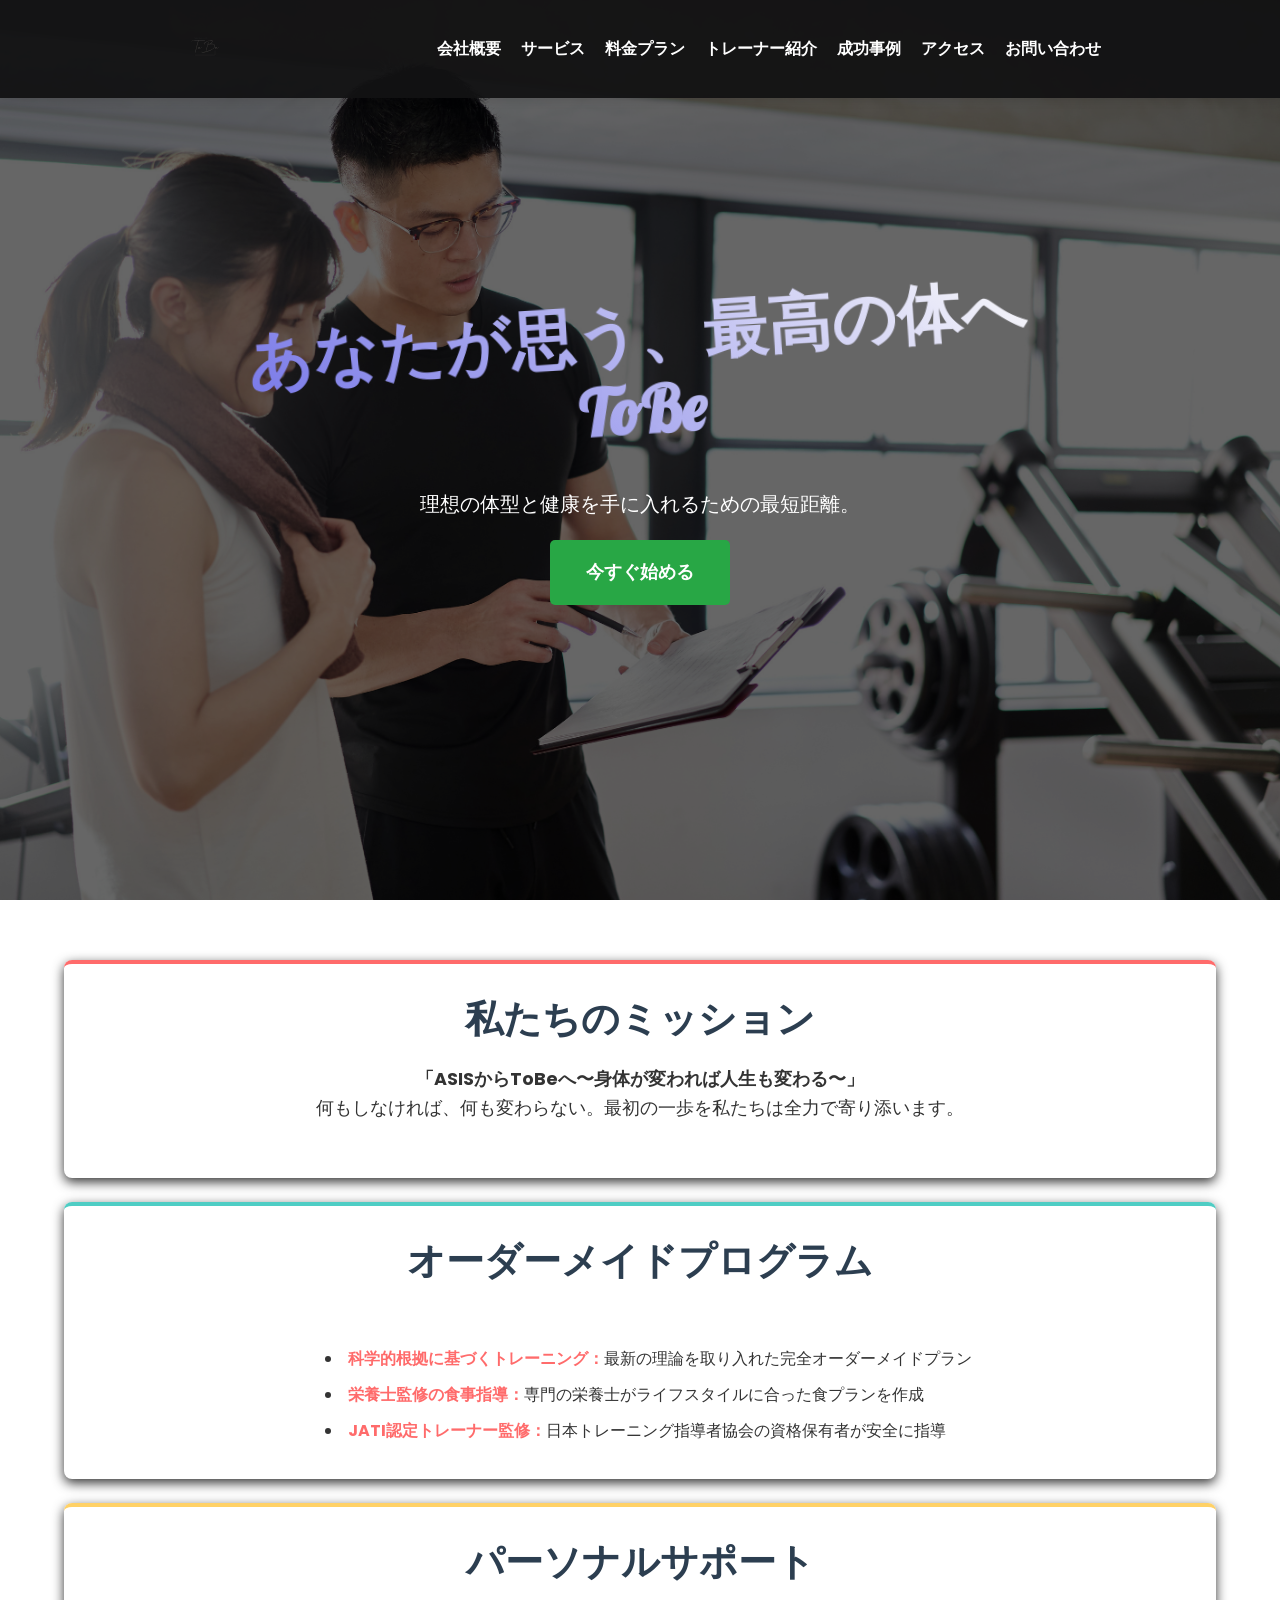
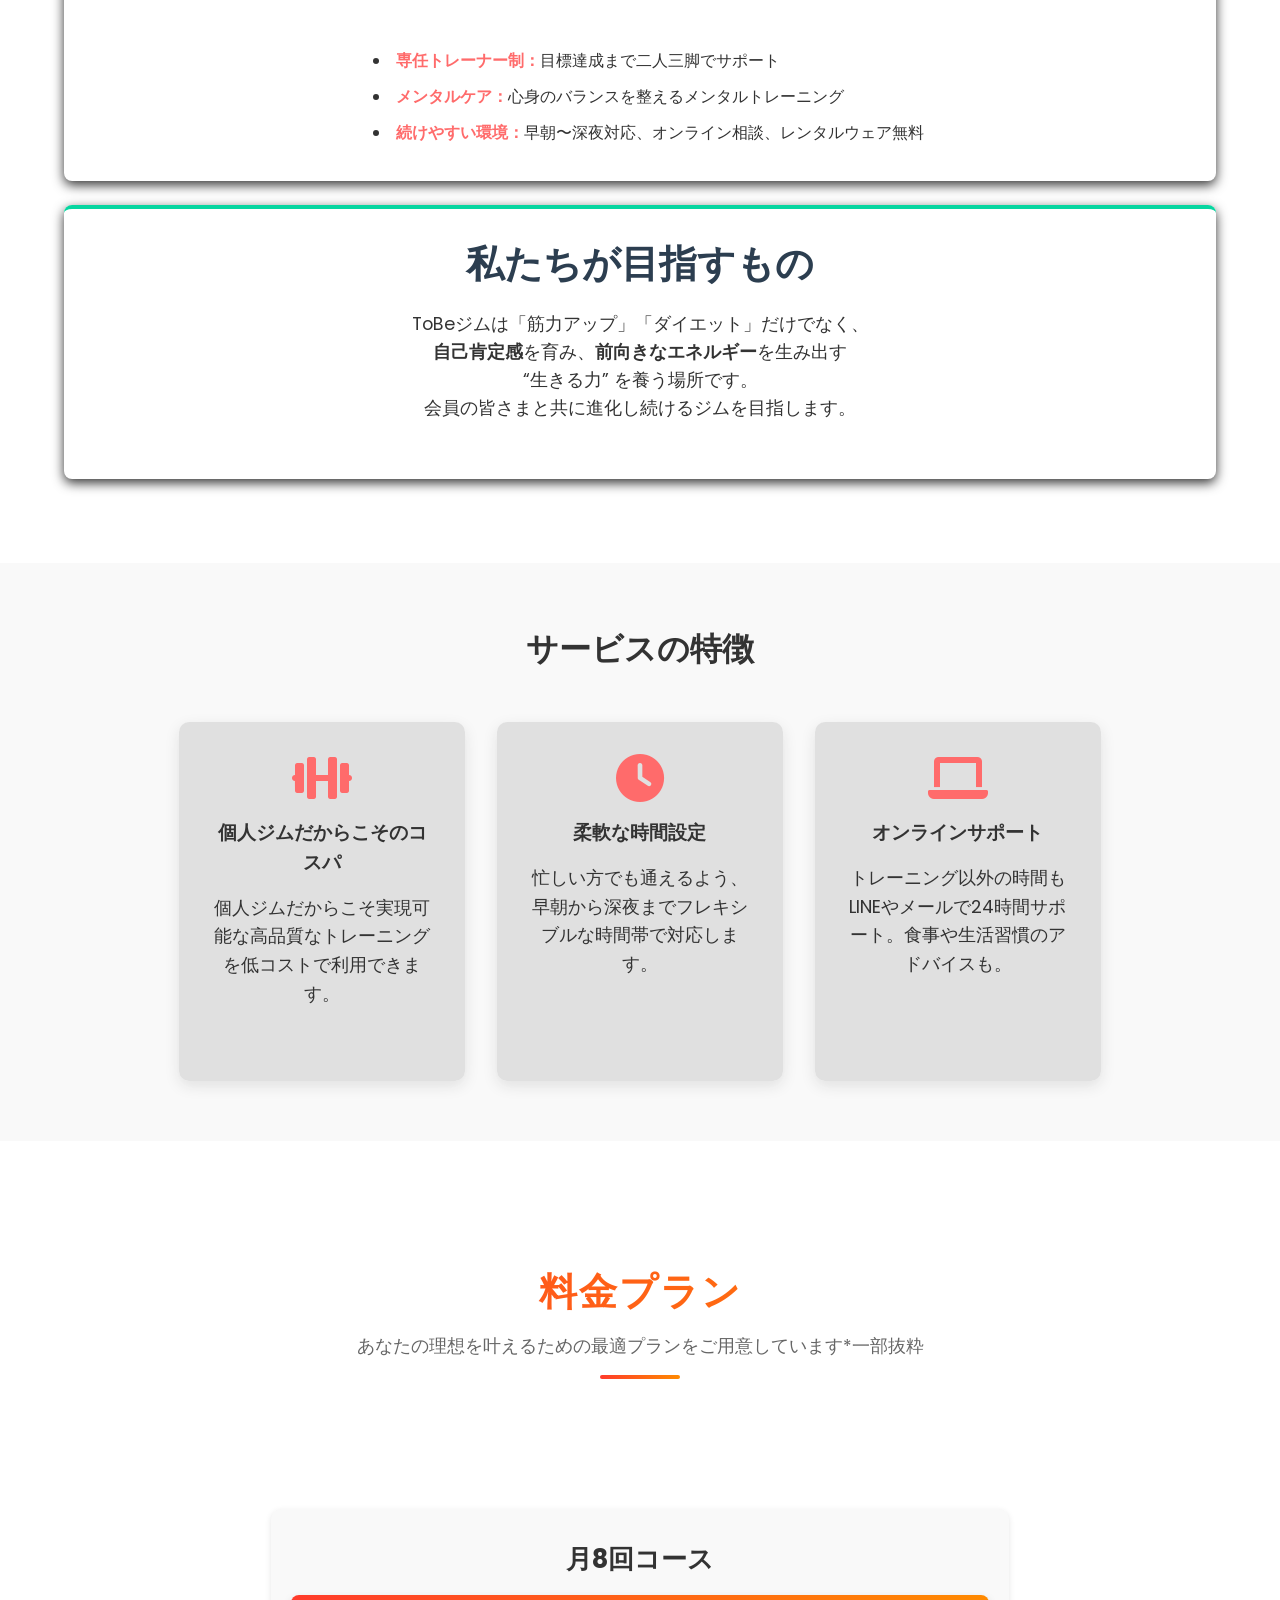
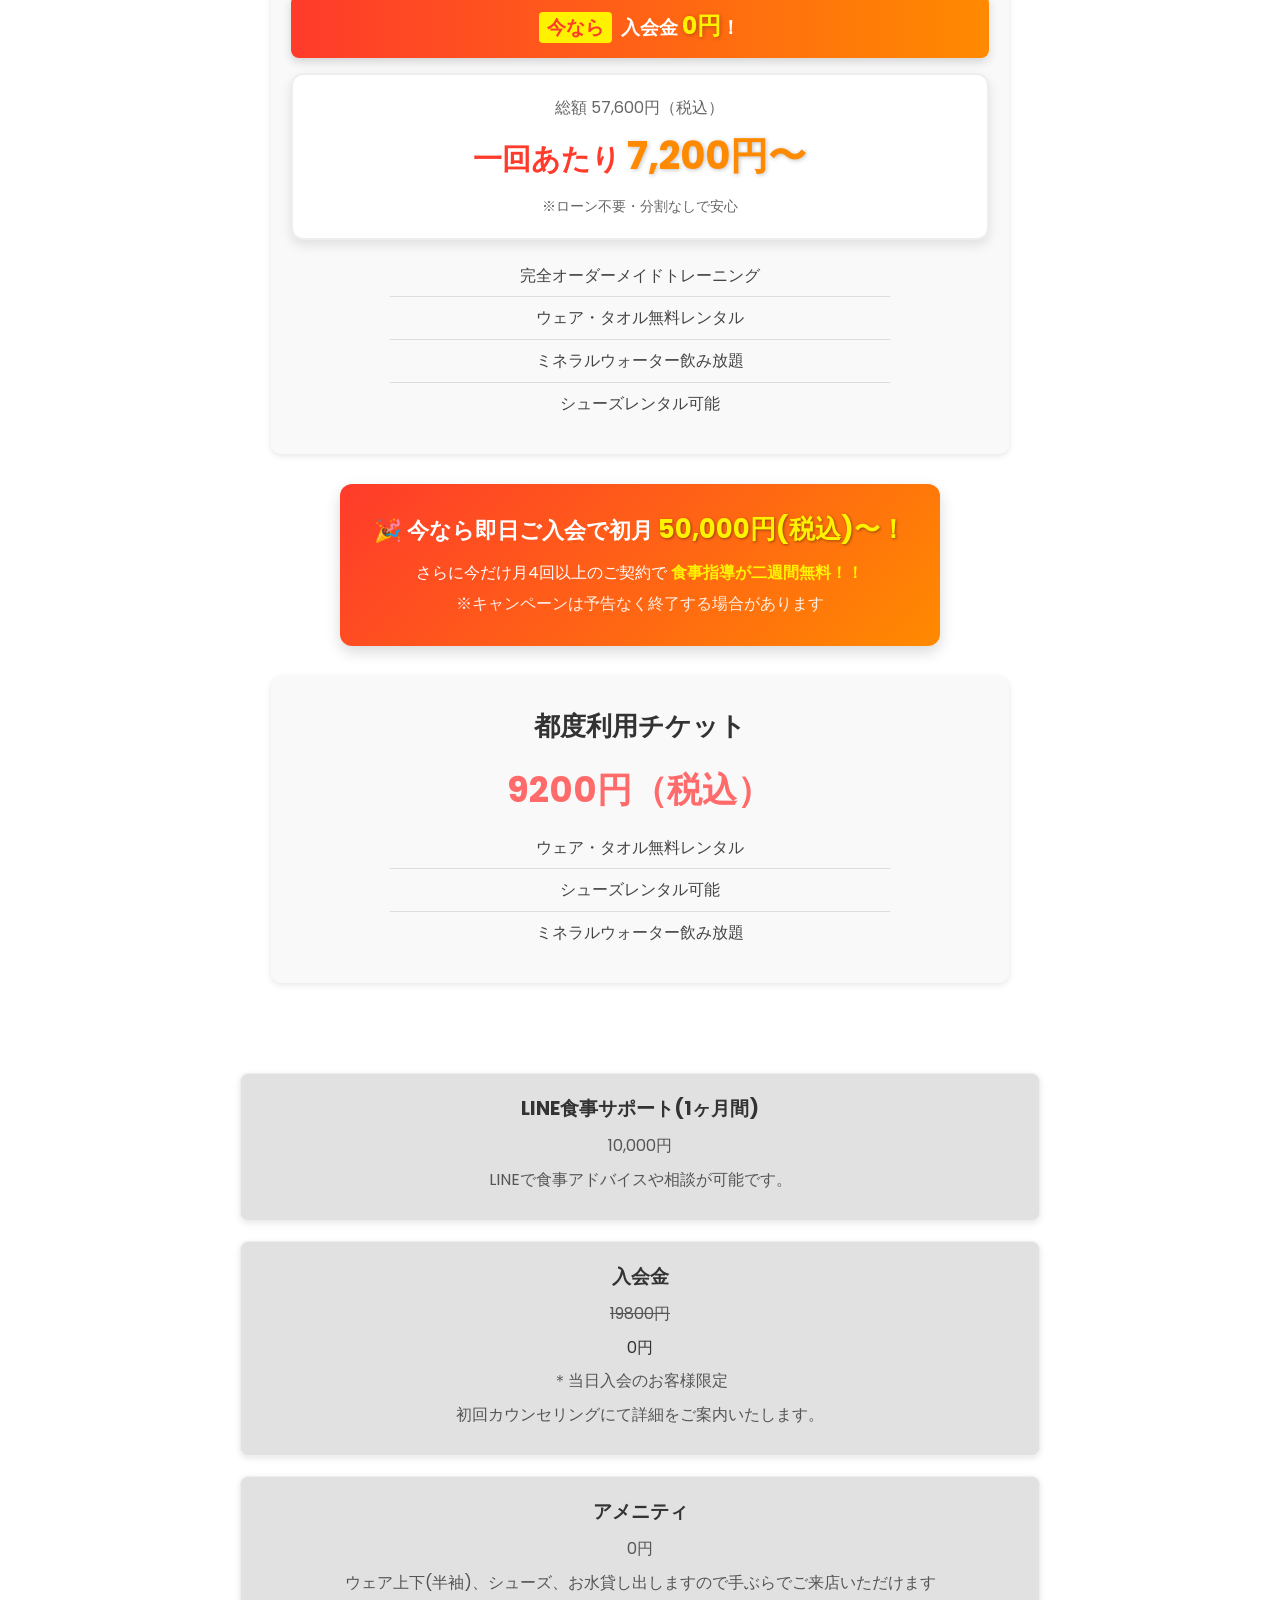
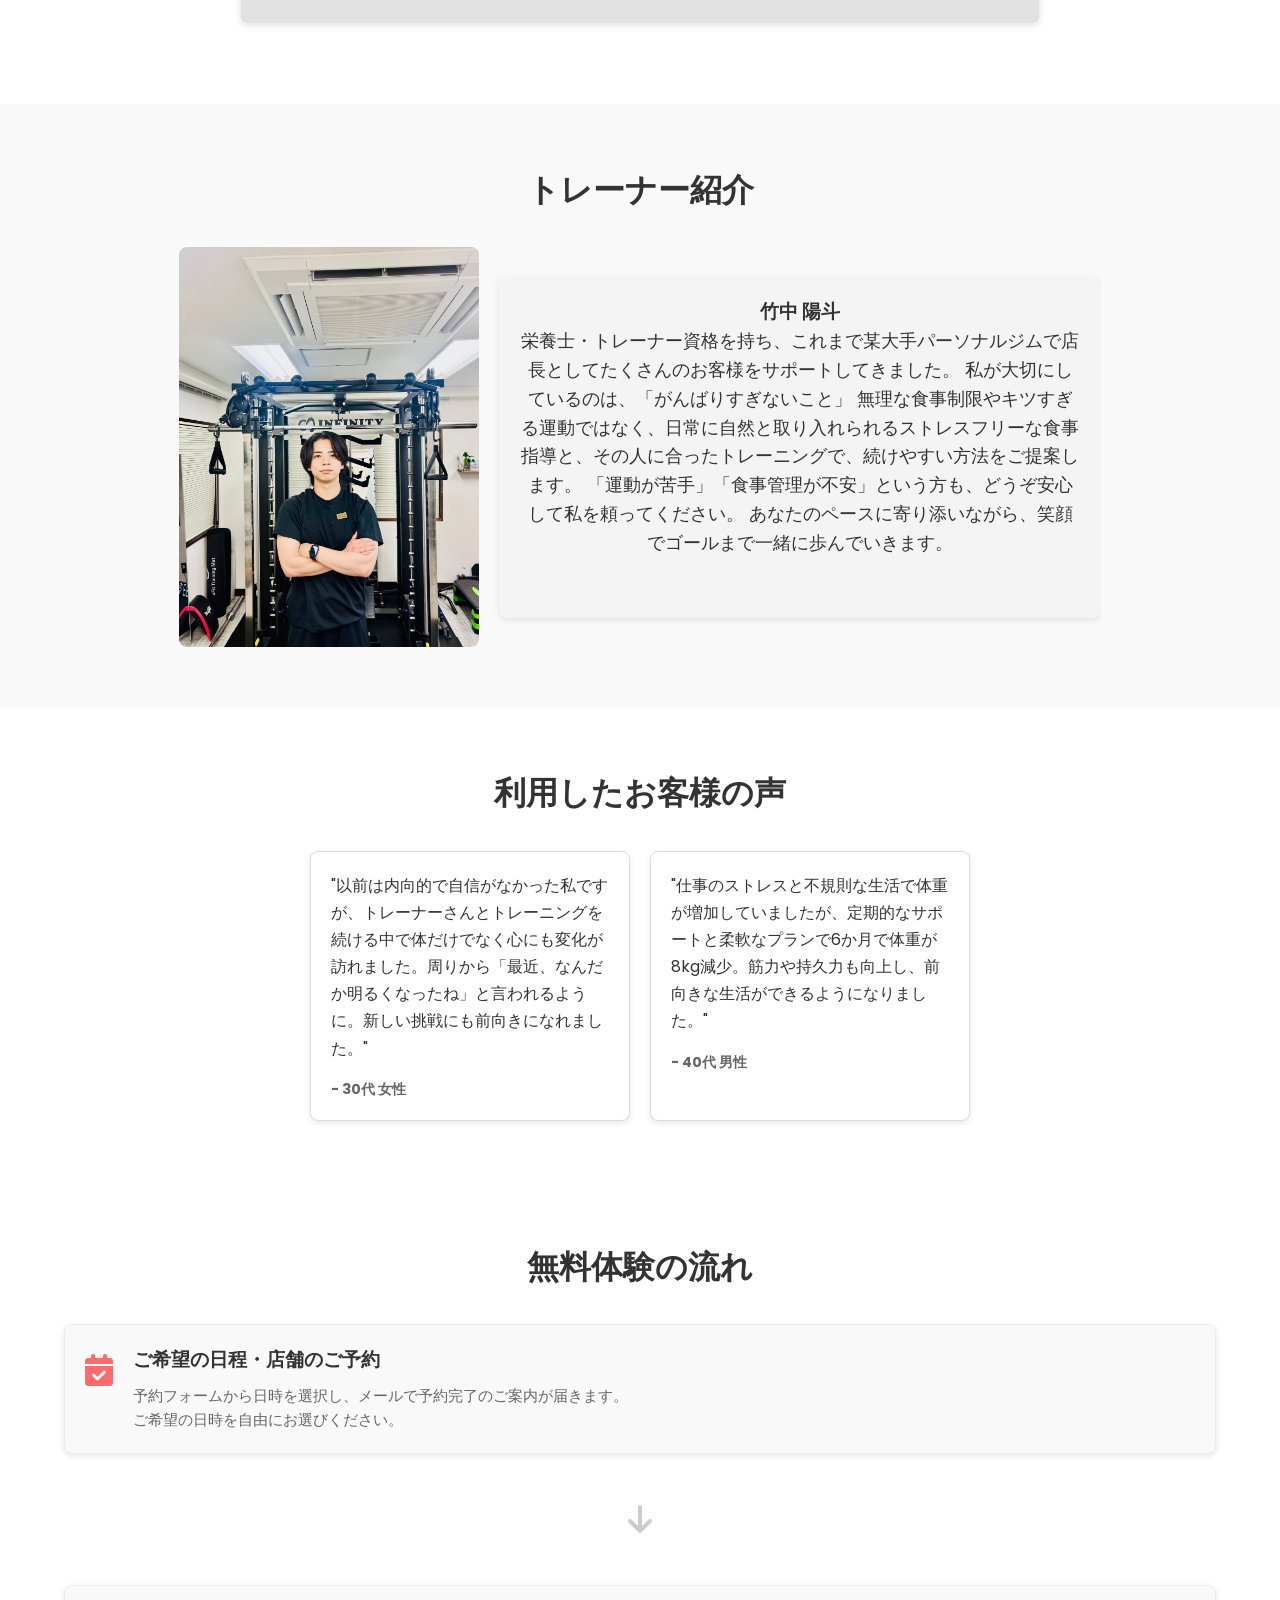
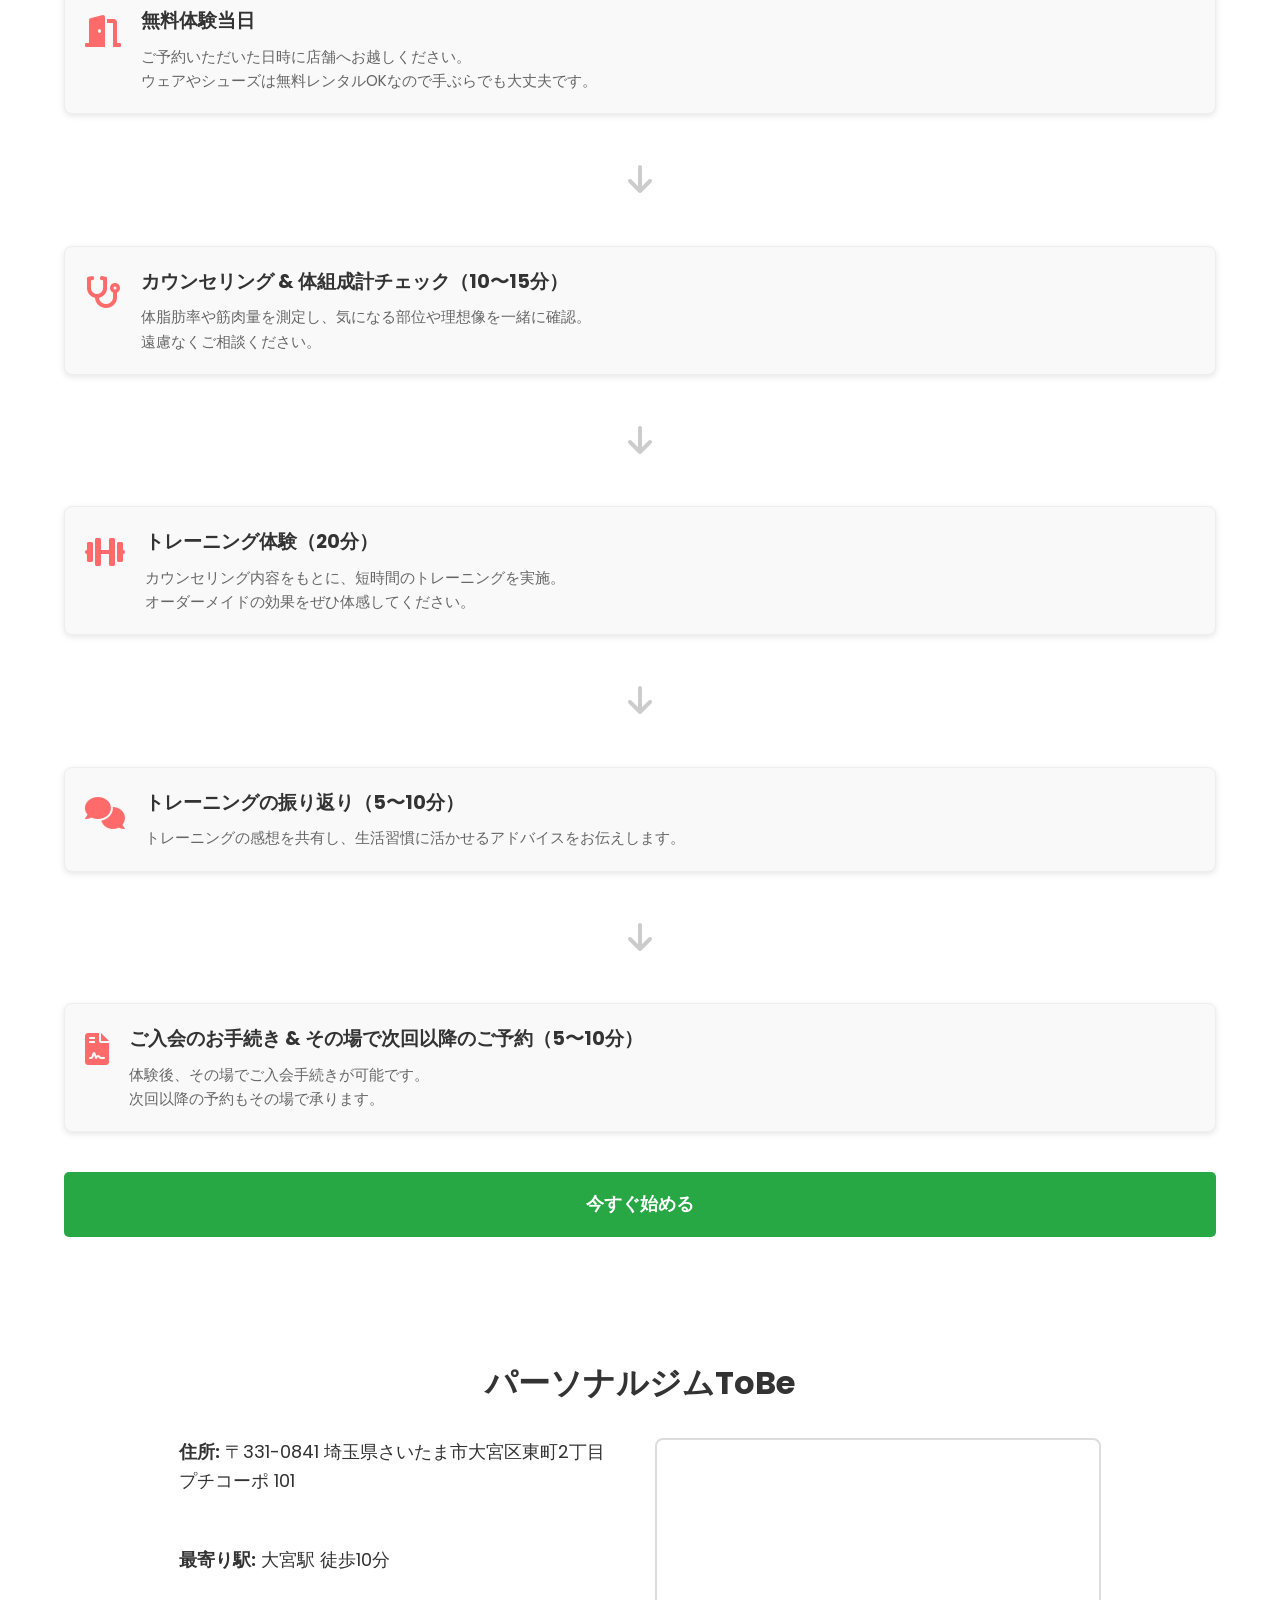
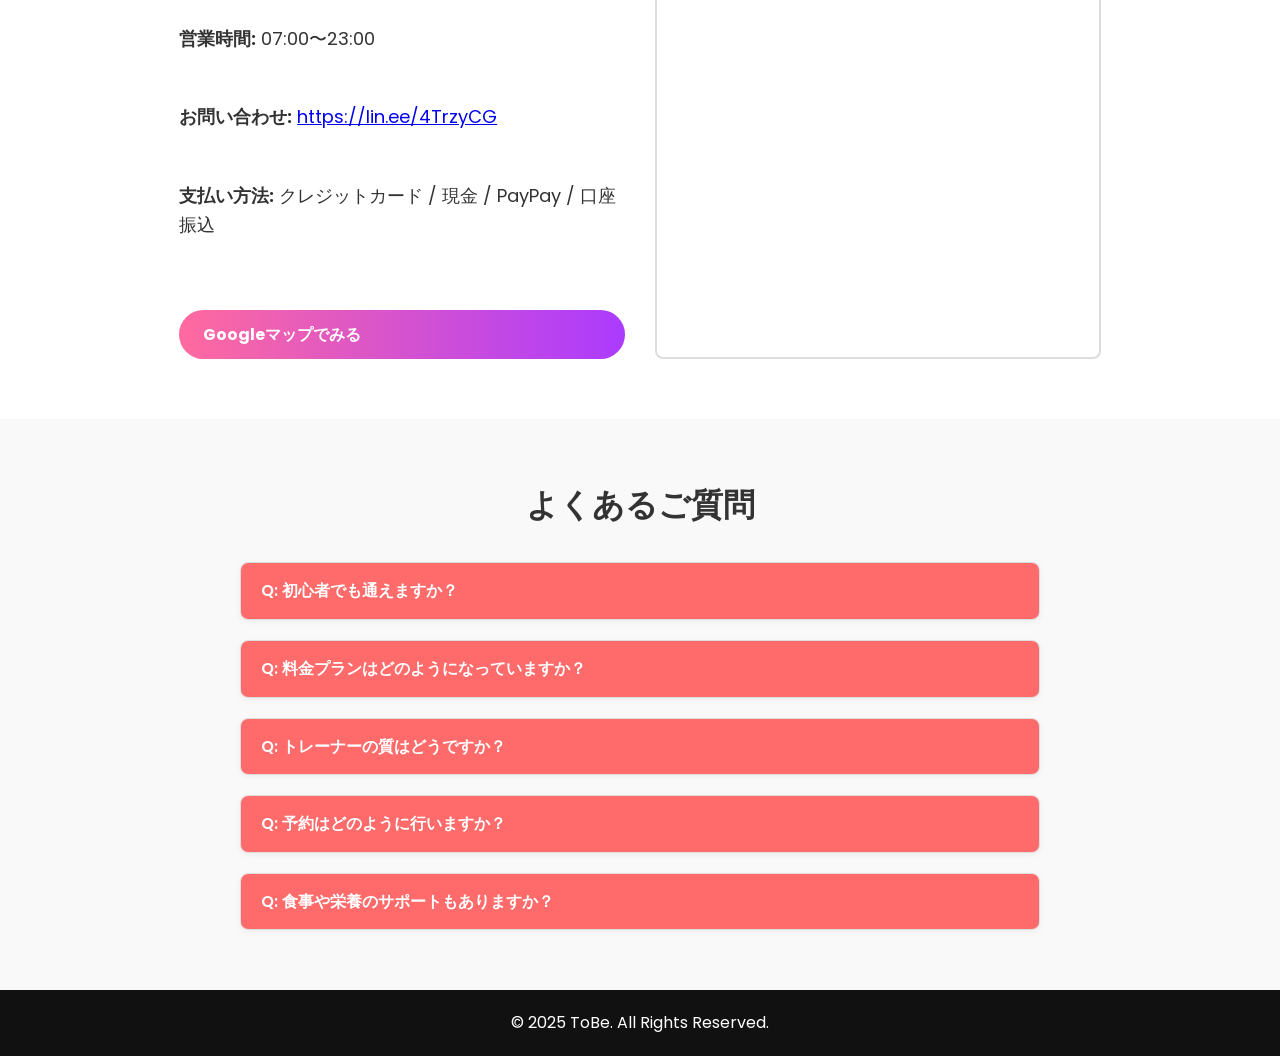
==== commit 351d990a: "CSSとHTMLの更新" ====
--- a/index.html
+++ b/index.html
@@ -7,7 +7,7 @@
   <meta name="keywords" content="Luminous,ルミナス、パーソナルジム,大宮,パーソナルトレーニング,JATI,栄養士,ダイエット,筋力アップ,大宮パーソナルジム,パーソナルジムルミナス、パーソナルジムLuminous">
   <meta name="google-site-verification" content="mAruXYX72T_4sQsR0c7cQkvYTONWRllxUtvL-5qpZTM" />
   <link rel="canonical" href="https://yodo1219.github.io/ToBe/">
-  <title>パーソナルジムLuminous.大宮の完全オーダーメイドトレーニング</title>
+  <title>パーソナルジムToBe.大宮の完全オーダーメイドトレーニング</title>
   <!-- Google Fonts & Font Awesome -->
 <link rel="preconnect" href="https://fonts.googleapis.com">
 <link rel="preconnect" href="https://fonts.gstatic.com" crossorigin>
@@ -198,7 +198,7 @@
           </div>
           <div class="campaign-banner">
             <h3>🎉 今なら即日ご入会で初月 <span>50,000円(税込)〜！</span></h3>
-            <p>さらに今だけ <strong>食事指導が二週間無料！！</strong> </p>
+            <p>さらに今だけ月4回以上のご契約で <strong>食事指導が二週間無料！！</strong> </p>
             <p class="campaign-note">※キャンペーンは予告なく終了する場合があります</p>
           </div>
     
